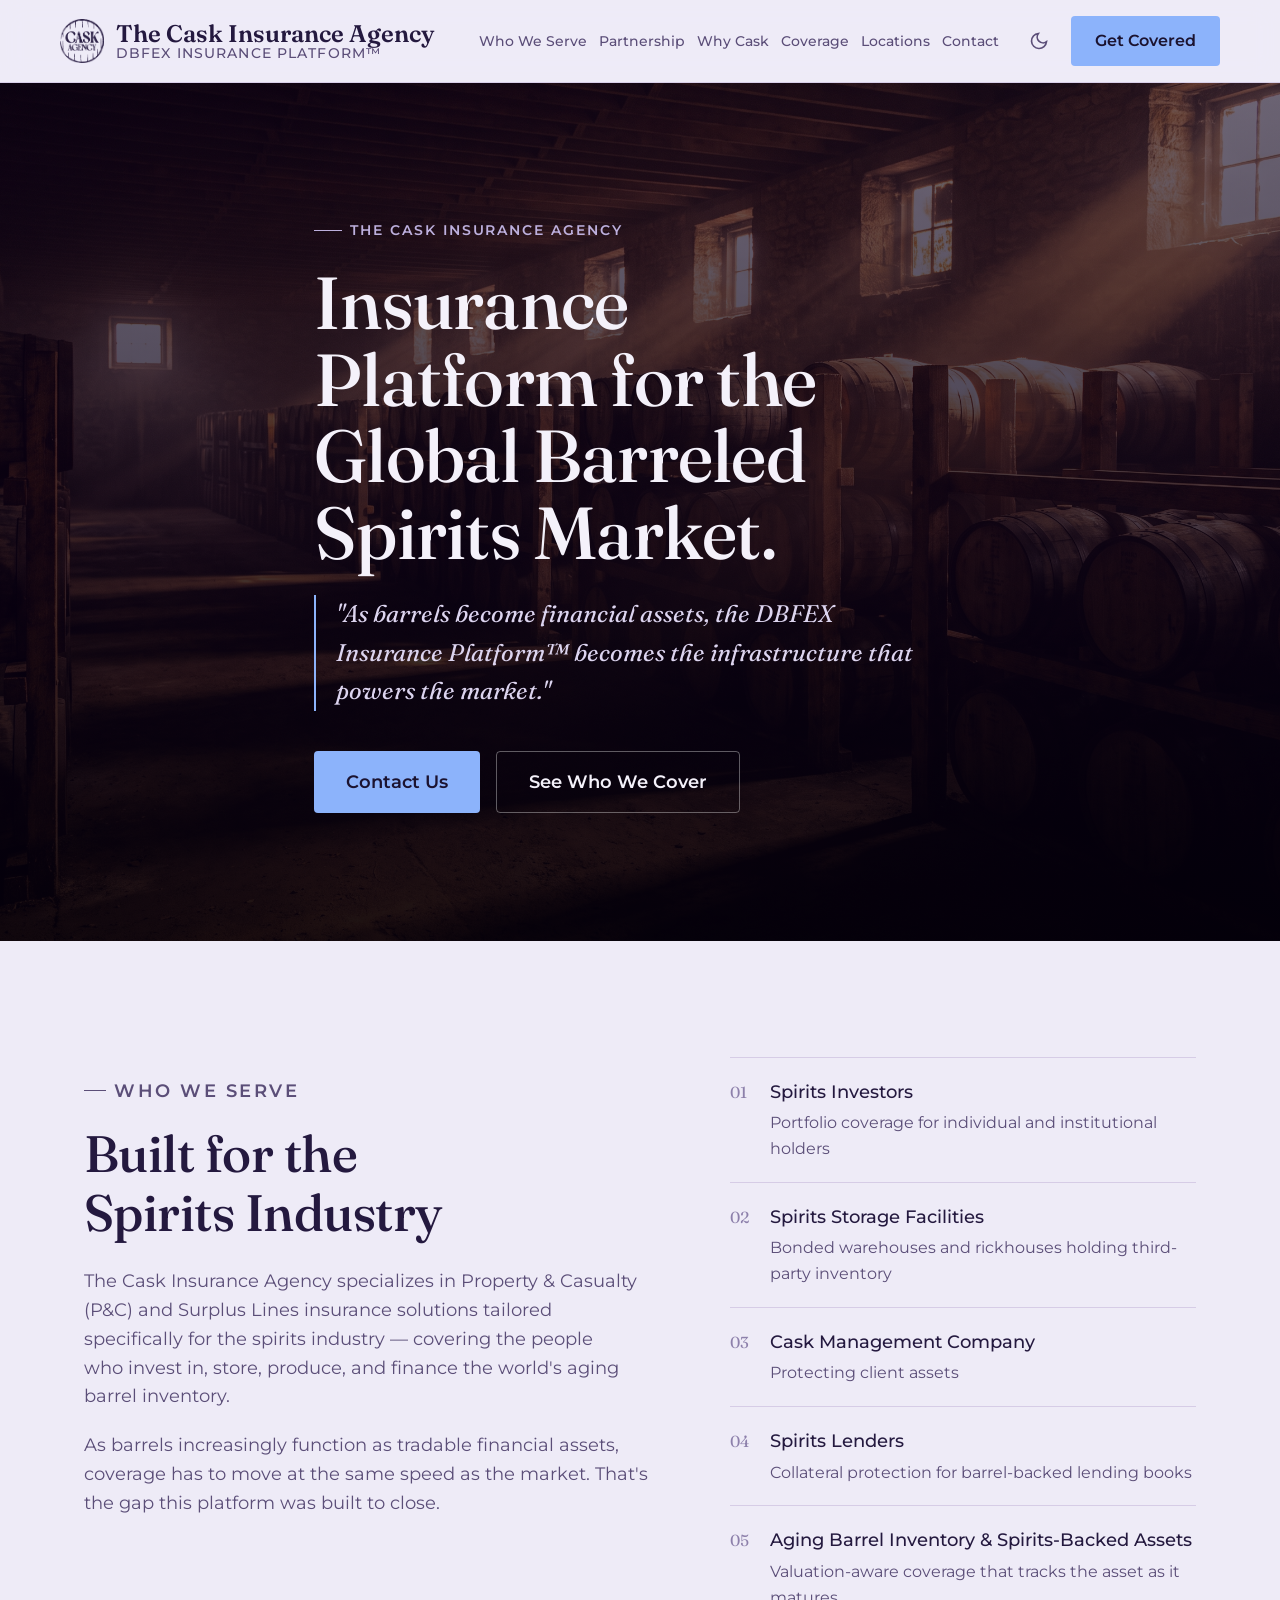
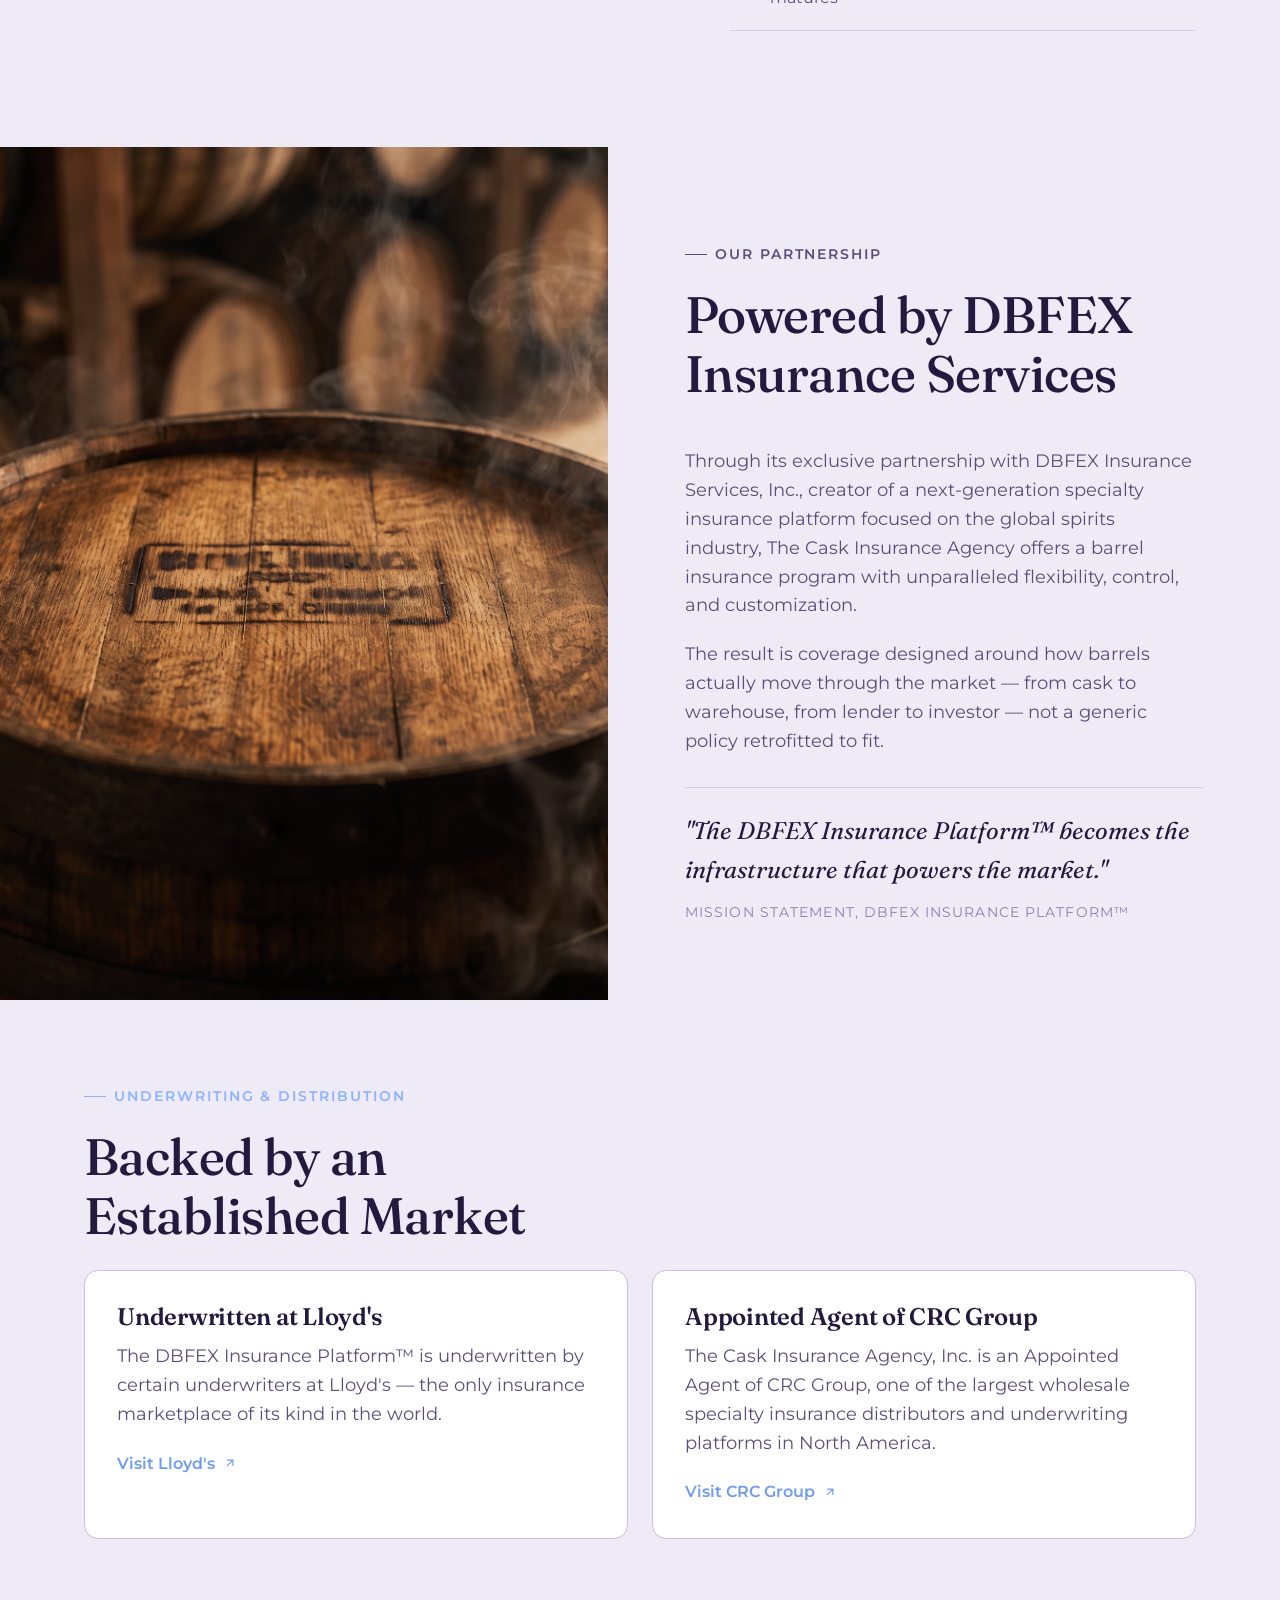
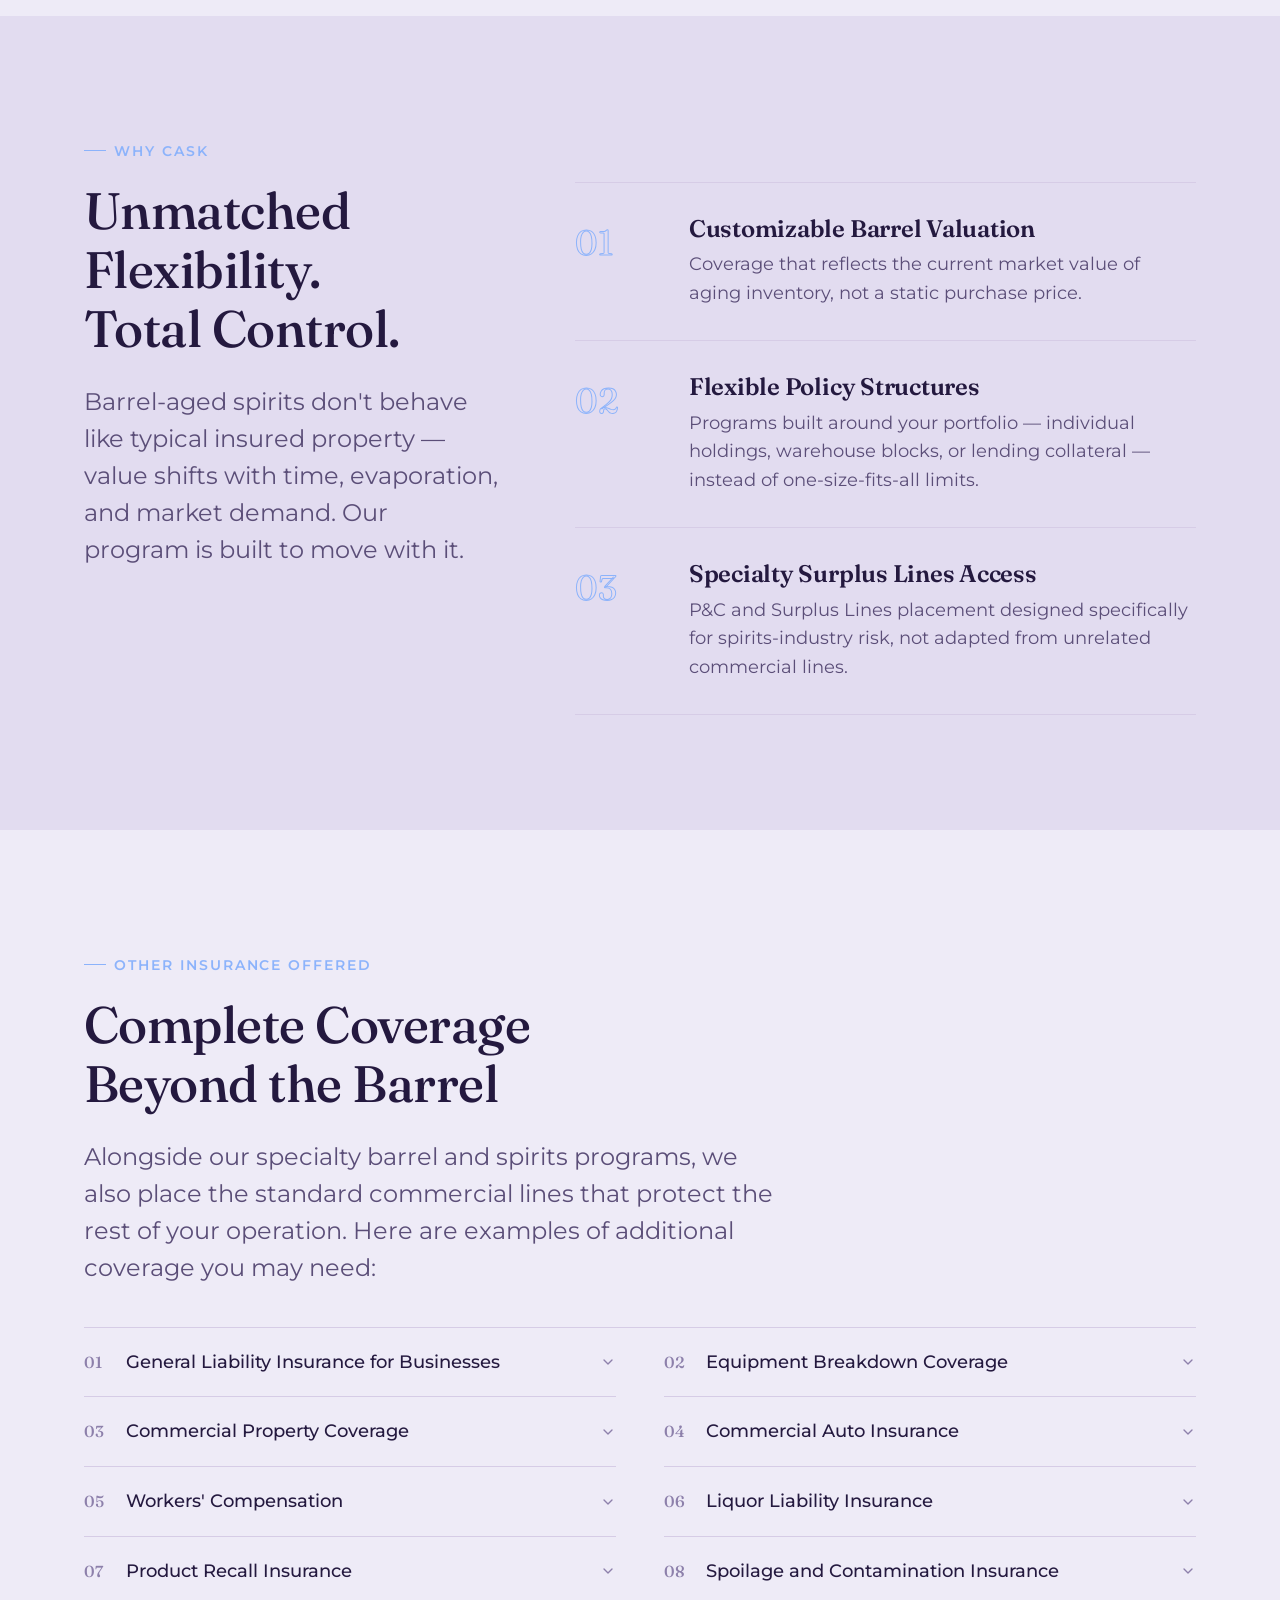
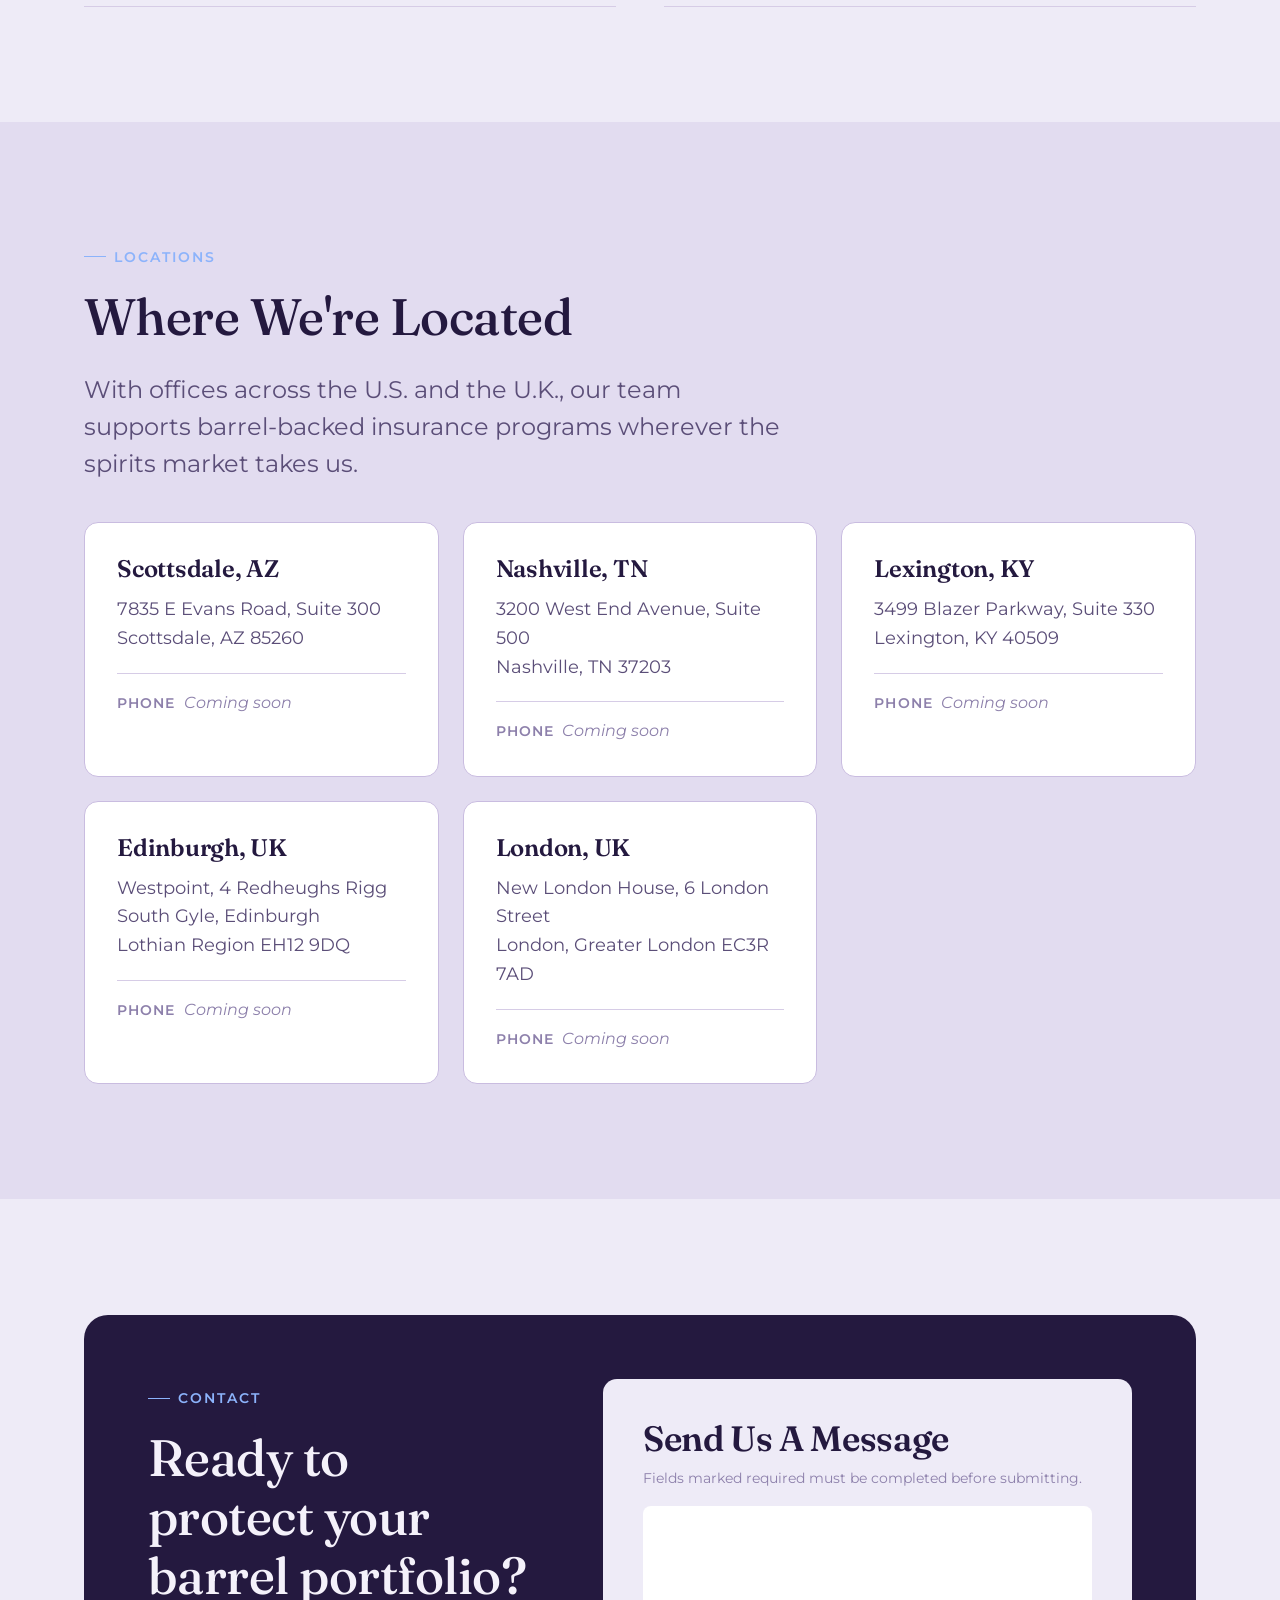
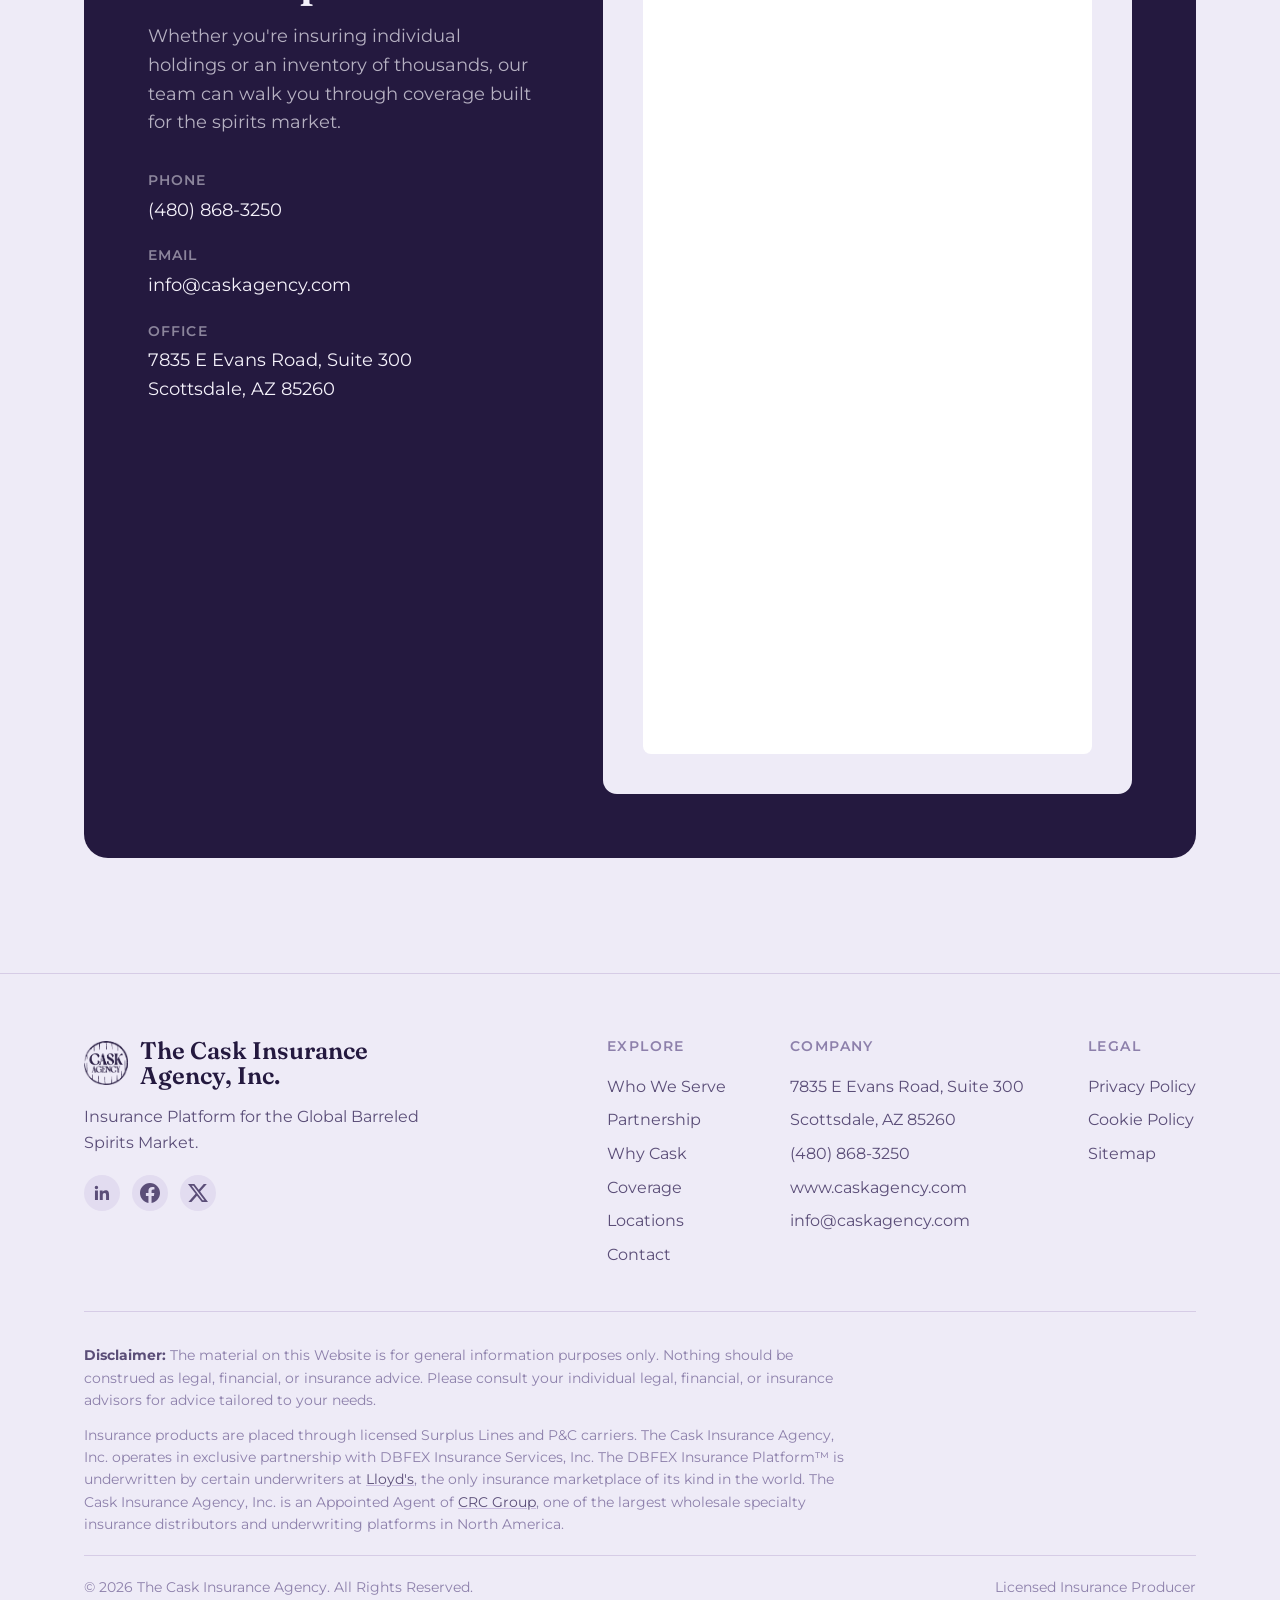
==== index.html @ e5c998e0 "Add expandable descriptions to Complete Coverage Beyond the Barrel section" ====
<!doctype html>
<html lang="en">
<head>
  <meta charset="UTF-8" />
  <meta name="viewport" content="width=device-width, initial-scale=1.0" />
  <title>The Cask Insurance Agency — Insurance Platform for the Global Barreled Spirits Market</title>
  <meta name="description" content="The Cask Insurance Agency provides P&C and Surplus Lines insurance for spirits investors, storage facilities, distilleries, lenders, and barrel-backed financial assets — powered by the DBFEX Insurance Platform." />
  <meta property="og:title" content="The Cask Insurance Agency" />
  <meta property="og:description" content="Insurance Platform for the Global Barreled Spirits Market." />
  <meta property="og:type" content="website" />
  <meta property="og:url" content="https://www.caskagency.com" />

  <link rel="preconnect" href="https://fonts.googleapis.com" />
  <link rel="preconnect" href="https://fonts.gstatic.com" crossorigin />
  <link href="https://fonts.googleapis.com/css2?family=Fraunces:ital,opsz,wght@0,9..144,300..700;1,9..144,400..600&family=Montserrat:wght@400;500;600;700&display=swap" rel="stylesheet" />

  <link rel="stylesheet" href="./base.css" />
  <link rel="stylesheet" href="./style.css" />

  <!-- Favicon: official Cask Agency stamp mark -->
  <link rel="icon" type="image/png" sizes="64x64" href="./assets/favicon-64.png" />
  <link rel="icon" type="image/png" sizes="32x32" href="./assets/favicon-32.png" />
  <link rel="apple-touch-icon" href="./assets/favicon.png" />
</head>
<body>
  <a href="#main" class="skip-link">Skip to content</a>

  <header class="header" data-header>
    <div class="container header__inner">
      <a href="#top" class="brand" aria-label="Cask Agency, home">
        <img src="./assets/logo-dark-purple.png" alt="Cask Agency" class="brand__mark brand__mark--light" width="44" height="44" />
        <img src="./assets/logo-cream.png" alt="Cask Agency" class="brand__mark brand__mark--dark" width="44" height="44" />
        <span class="brand__name">The Cask Insurance Agency<small>DBFEX Insurance Platform&trade;</small></span>
      </a>

      <nav class="nav" aria-label="Primary">
        <ul class="nav__links" role="list">
          <li><a href="#who-we-serve">Who We Serve</a></li>
          <li><a href="#partnership">Partnership</a></li>
          <li><a href="#why-cask">Why Cask</a></li>
          <li><a href="#other-coverage">Coverage</a></li>
          <li><a href="#locations">Locations</a></li>
          <li><a href="#contact">Contact</a></li>
        </ul>
        <div class="nav__actions">
          <button class="theme-toggle" data-theme-toggle aria-label="Switch to light mode">
            <svg width="20" height="20" viewBox="0 0 24 24" fill="none" stroke="currentColor" stroke-width="2"><path d="M21 12.79A9 9 0 1 1 11.21 3 7 7 0 0 0 21 12.79z"/></svg>
          </button>
          <a href="#contact" class="btn btn--primary">Get Covered</a>
          <button class="nav-toggle" data-nav-toggle aria-label="Open menu" aria-expanded="false">
            <svg width="22" height="22" viewBox="0 0 24 24" fill="none" stroke="currentColor" stroke-width="2"><path d="M3 6h18M3 12h18M3 18h18"/></svg>
          </button>
        </div>
      </nav>
    </div>
  </header>

  <main id="main">
    <!-- ============ HERO ============ -->
    <section class="hero" id="top">
      <div class="hero__bg">
        <img src="./assets/hero-warehouse.png" alt="Rows of oak whiskey barrels aging in a warm, sunlit rickhouse warehouse" width="1600" height="900" loading="eager" decoding="async" />
        <div class="hero__scrim"></div>
      </div>
      <div class="container hero__content">
        <p class="hero__eyebrow">The Cask Insurance Agency</p>
        <h1>Insurance Platform for the Global Barreled Spirits Market.</h1>
        <p class="hero__mission">"As barrels become financial assets, the DBFEX Insurance Platform&trade; becomes the infrastructure that powers the market."</p>
        <div class="hero__actions">
          <a href="#contact" class="btn btn--primary btn--lg">Contact Us</a>
          <a href="#who-we-serve" class="btn btn--ghost btn--lg">See Who We Cover</a>
        </div>
      </div>
    </section>

    <!-- ============ WHO WE SERVE ============ -->
    <section class="section" id="who-we-serve">
      <div class="container">
        <div class="serve">
          <div class="serve__copy">
            <p class="eyebrow">Who We Serve</p>
            <h2 class="section__title">Built for the Spirits Industry</h2>
            <p>The Cask Insurance Agency specializes in Property &amp; Casualty (P&amp;C) and Surplus Lines insurance solutions tailored specifically for the spirits industry — covering the people who invest in, store, produce, and finance the world's aging barrel inventory.</p>
            <p>As barrels increasingly function as tradable financial assets, coverage has to move at the same speed as the market. That's the gap this platform was built to close.</p>
          </div>
          <div class="serve__list" role="list">
            <div class="serve__item" role="listitem">
              <span class="serve__index">01</span>
              <span class="serve__label">Spirits Investors<span>Portfolio coverage for individual and institutional holders</span></span>
            </div>
            <div class="serve__item" role="listitem">
              <span class="serve__index">02</span>
              <span class="serve__label">Spirits Storage Facilities<span>Bonded warehouses and rickhouses holding third-party inventory</span></span>
            </div>
            <div class="serve__item" role="listitem">
              <span class="serve__index">03</span>
              <span class="serve__label">Cask Management Company<span>Protecting client assets</span></span>
            </div>
            <div class="serve__item" role="listitem">
              <span class="serve__index">04</span>
              <span class="serve__label">Spirits Lenders<span>Collateral protection for barrel-backed lending books</span></span>
            </div>
            <div class="serve__item" role="listitem">
              <span class="serve__index">05</span>
              <span class="serve__label">Aging Barrel Inventory &amp; Spirits-Backed Assets<span>Valuation-aware coverage that tracks the asset as it matures</span></span>
            </div>
          </div>
        </div>
      </div>
    </section>

    <!-- ============ PARTNERSHIP ============ -->
    <section class="partnership" id="partnership">
      <div class="partnership__media">
        <img src="./assets/barrel-detail.png" alt="Close-up of a branded oak whiskey barrel head with warm light and rising steam" width="1200" height="900" loading="lazy" decoding="async" />
      </div>
      <div class="partnership__text">
        <p class="eyebrow">Our Partnership</p>
        <h2 class="section__title">Powered by DBFEX Insurance Services</h2>
        <p>Through its exclusive partnership with DBFEX Insurance Services, Inc., creator of a next-generation specialty insurance platform focused on the global spirits industry, The Cask Insurance Agency offers a barrel insurance program with unparalleled flexibility, control, and customization.</p>
        <p>The result is coverage designed around how barrels actually move through the market — from cask to warehouse, from lender to investor — not a generic policy retrofitted to fit.</p>
        <blockquote class="partnership__quote">
          "The DBFEX Insurance Platform&trade; becomes the infrastructure that powers the market."
          <cite>Mission Statement, DBFEX Insurance Platform&trade;</cite>
        </blockquote>
      </div>
    </section>

    <!-- ============ UNDERWRITING & DISTRIBUTION ============ -->
    <section class="section section--tight" id="backing">
      <div class="container">
        <p class="eyebrow">Underwriting &amp; Distribution</p>
        <h2 class="section__title">Backed by an Established Market</h2>
        <div class="backing__grid">
          <div class="backing__card">
            <h3>Underwritten at Lloyd's</h3>
            <p>The DBFEX Insurance Platform&trade; is underwritten by certain underwriters at Lloyd's — the only insurance marketplace of its kind in the world.</p>
            <a href="https://www.lloyds.com" target="_blank" rel="noopener" class="backing__link">
              Visit Lloyd's
              <svg width="14" height="14" viewBox="0 0 24 24" fill="none" stroke="currentColor" stroke-width="2" aria-hidden="true"><path d="M7 17L17 7M7 7h10v10"/></svg>
            </a>
          </div>
          <div class="backing__card">
            <h3>Appointed Agent of CRC Group</h3>
            <p>The Cask Insurance Agency, Inc. is an Appointed Agent of CRC Group, one of the largest wholesale specialty insurance distributors and underwriting platforms in North America.</p>
            <a href="https://www.crcgroup.com" target="_blank" rel="noopener" class="backing__link">
              Visit CRC Group
              <svg width="14" height="14" viewBox="0 0 24 24" fill="none" stroke="currentColor" stroke-width="2" aria-hidden="true"><path d="M7 17L17 7M7 7h10v10"/></svg>
            </a>
          </div>
        </div>
      </div>
    </section>

    <!-- ============ WHY CASK ============ -->
    <section class="section section--offset" id="why-cask">
      <div class="container">
        <p class="eyebrow">Why Cask</p>
        <div class="why">
          <div>
            <h2 class="section__title">Unmatched Flexibility.<br />Total Control.</h2>
            <p class="section__lede">Barrel-aged spirits don't behave like typical insured property — value shifts with time, evaporation, and market demand. Our program is built to move with it.</p>
          </div>
          <div class="why__list">
            <div class="why__item">
              <span class="why__num" aria-hidden="true">01</span>
              <div>
                <h3>Customizable Barrel Valuation</h3>
                <p>Coverage that reflects the current market value of aging inventory, not a static purchase price.</p>
              </div>
            </div>
            <div class="why__item">
              <span class="why__num" aria-hidden="true">02</span>
              <div>
                <h3>Flexible Policy Structures</h3>
                <p>Programs built around your portfolio — individual holdings, warehouse blocks, or lending collateral — instead of one-size-fits-all limits.</p>
              </div>
            </div>
            <div class="why__item">
              <span class="why__num" aria-hidden="true">03</span>
              <div>
                <h3>Specialty Surplus Lines Access</h3>
                <p>P&amp;C and Surplus Lines placement designed specifically for spirits-industry risk, not adapted from unrelated commercial lines.</p>
              </div>
            </div>
          </div>
        </div>
      </div>
    </section>

    <!-- ============ OTHER INSURANCE OFFERED ============ -->
    <section class="section" id="other-coverage">
      <div class="container">
        <p class="eyebrow">Other Insurance Offered</p>
        <h2 class="section__title">Complete Coverage Beyond the Barrel</h2>
        <p class="section__lede">Alongside our specialty barrel and spirits programs, we also place the standard commercial lines that protect the rest of your operation. Here are examples of additional coverage you may need:</p>
        <div class="coverage__grid" role="list">
          <details class="coverage__item" role="listitem">
            <summary class="coverage__summary">
              <span class="coverage__index">01</span>
              <span class="coverage__label">General Liability Insurance for Businesses</span>
              <svg class="coverage__chevron" width="16" height="16" viewBox="0 0 24 24" fill="none" stroke="currentColor" stroke-width="2" stroke-linecap="round" stroke-linejoin="round" aria-hidden="true"><path d="M6 9l6 6 6-6"/></svg>
            </summary>
            <p class="coverage__description">General liability insurance is one of the most essential coverages that a business can carry. It protects your company from the financial fallout of common accidents, lawsuits and third-party claims that could otherwise jeopardize your operations.</p>
          </details>
          <details class="coverage__item" role="listitem">
            <summary class="coverage__summary">
              <span class="coverage__index">02</span>
              <span class="coverage__label">Equipment Breakdown Coverage</span>
              <svg class="coverage__chevron" width="16" height="16" viewBox="0 0 24 24" fill="none" stroke="currentColor" stroke-width="2" stroke-linecap="round" stroke-linejoin="round" aria-hidden="true"><path d="M6 9l6 6 6-6"/></svg>
            </summary>
            <p class="coverage__description">Equipment breakdown coverage for business pays to repair or replace vital machinery, computers, and electrical systems damaged by sudden internal failures like power surges or motor burnouts. Standard commercial property insurance excludes these mechanical events, but this coverage adds protection for repair costs, lost income, and spoiled inventory.</p>
          </details>
          <details class="coverage__item" role="listitem">
            <summary class="coverage__summary">
              <span class="coverage__index">03</span>
              <span class="coverage__label">Commercial Property Coverage</span>
              <svg class="coverage__chevron" width="16" height="16" viewBox="0 0 24 24" fill="none" stroke="currentColor" stroke-width="2" stroke-linecap="round" stroke-linejoin="round" aria-hidden="true"><path d="M6 9l6 6 6-6"/></svg>
            </summary>
            <p class="coverage__description">Commercial property insurance protects a business's physical assets—including owned or rented buildings, equipment, inventory, and furniture—from unexpected events like fires, storms, or theft. It often includes business interruption coverage to replace lost income if operations halt due to property damage.</p>
          </details>
          <details class="coverage__item" role="listitem">
            <summary class="coverage__summary">
              <span class="coverage__index">04</span>
              <span class="coverage__label">Commercial Auto Insurance</span>
              <svg class="coverage__chevron" width="16" height="16" viewBox="0 0 24 24" fill="none" stroke="currentColor" stroke-width="2" stroke-linecap="round" stroke-linejoin="round" aria-hidden="true"><path d="M6 9l6 6 6-6"/></svg>
            </summary>
            <p class="coverage__description">Commercial auto insurance protects vehicles owned or used by a business.</p>
          </details>
          <details class="coverage__item" role="listitem">
            <summary class="coverage__summary">
              <span class="coverage__index">05</span>
              <span class="coverage__label">Workers' Compensation</span>
              <svg class="coverage__chevron" width="16" height="16" viewBox="0 0 24 24" fill="none" stroke="currentColor" stroke-width="2" stroke-linecap="round" stroke-linejoin="round" aria-hidden="true"><path d="M6 9l6 6 6-6"/></svg>
            </summary>
            <p class="coverage__description">Workers' compensation insurance is a state-mandated, no-fault system that provides medical benefits and wage replacement to employees who suffer job-related injuries or illnesses.</p>
          </details>
          <details class="coverage__item" role="listitem">
            <summary class="coverage__summary">
              <span class="coverage__index">06</span>
              <span class="coverage__label">Liquor Liability Insurance</span>
              <svg class="coverage__chevron" width="16" height="16" viewBox="0 0 24 24" fill="none" stroke="currentColor" stroke-width="2" stroke-linecap="round" stroke-linejoin="round" aria-hidden="true"><path d="M6 9l6 6 6-6"/></svg>
            </summary>
            <p class="coverage__description">Liquor liability insurance is a specific type of commercial coverage that protects businesses if an intoxicated customer causes bodily injury or property damage after being served alcohol. Standard general liability policies exclude alcohol-related incidents for businesses that profit from drink sales, making standalone policies or specific endorsements vital.</p>
          </details>
          <details class="coverage__item" role="listitem">
            <summary class="coverage__summary">
              <span class="coverage__index">07</span>
              <span class="coverage__label">Product Recall Insurance</span>
              <svg class="coverage__chevron" width="16" height="16" viewBox="0 0 24 24" fill="none" stroke="currentColor" stroke-width="2" stroke-linecap="round" stroke-linejoin="round" aria-hidden="true"><path d="M6 9l6 6 6-6"/></svg>
            </summary>
            <p class="coverage__description">Product recall insurance is a specialized business policy that covers the direct financial costs of removing a defective, contaminated, or dangerous product from the market.</p>
          </details>
          <details class="coverage__item" role="listitem">
            <summary class="coverage__summary">
              <span class="coverage__index">08</span>
              <span class="coverage__label">Spoilage and Contamination Insurance</span>
              <svg class="coverage__chevron" width="16" height="16" viewBox="0 0 24 24" fill="none" stroke="currentColor" stroke-width="2" stroke-linecap="round" stroke-linejoin="round" aria-hidden="true"><path d="M6 9l6 6 6-6"/></svg>
            </summary>
            <p class="coverage__description">Protecting against losses from spoiled or contaminated products is the essential role of spoilage and contamination insurance for distilleries. This type of insurance provides coverage for losses like loss of inventory, loss of income, and additional expenses incurred to replace or repair the affected products.</p>
          </details>
        </div>
      </div>
    </section>

    <!-- ============ LOCATIONS ============ -->
    <section class="section section--offset" id="locations">
      <div class="container">
        <p class="eyebrow">Locations</p>
        <h2 class="section__title">Where We're Located</h2>
        <p class="section__lede">With offices across the U.S. and the U.K., our team supports barrel-backed insurance programs wherever the spirits market takes us.</p>
        <div class="locations__grid" role="list">
          <div class="locations__card" role="listitem">
            <h3>Scottsdale, AZ</h3>
            <address>7835 E Evans Road, Suite 300<br />Scottsdale, AZ 85260</address>
            <div class="locations__phone">
              <span class="locations__phone-label">Phone</span>
              <span class="locations__phone-value" data-phone-placeholder>Coming soon</span>
            </div>
          </div>
          <div class="locations__card" role="listitem">
            <h3>Nashville, TN</h3>
            <address>3200 West End Avenue, Suite 500<br />Nashville, TN 37203</address>
            <div class="locations__phone">
              <span class="locations__phone-label">Phone</span>
              <span class="locations__phone-value" data-phone-placeholder>Coming soon</span>
            </div>
          </div>
          <div class="locations__card" role="listitem">
            <h3>Lexington, KY</h3>
            <address>3499 Blazer Parkway, Suite 330<br />Lexington, KY 40509</address>
            <div class="locations__phone">
              <span class="locations__phone-label">Phone</span>
              <span class="locations__phone-value" data-phone-placeholder>Coming soon</span>
            </div>
          </div>
          <div class="locations__card" role="listitem">
            <h3>Edinburgh, UK</h3>
            <address>Westpoint, 4 Redheughs Rigg<br />South Gyle, Edinburgh<br />Lothian Region EH12 9DQ</address>
            <div class="locations__phone">
              <span class="locations__phone-label">Phone</span>
              <span class="locations__phone-value" data-phone-placeholder>Coming soon</span>
            </div>
          </div>
          <div class="locations__card" role="listitem">
            <h3>London, UK</h3>
            <address>New London House, 6 London Street<br />London, Greater London EC3R 7AD</address>
            <div class="locations__phone">
              <span class="locations__phone-label">Phone</span>
              <span class="locations__phone-value" data-phone-placeholder>Coming soon</span>
            </div>
          </div>
        </div>
      </div>
    </section>

    <!-- ============ CTA / CONTACT ============ -->
    <section class="section" id="contact">
      <div class="container">
        <div class="contact">
          <div class="contact__intro">
            <p class="eyebrow">Contact</p>
            <h2 class="cta__title">Ready to protect your barrel portfolio?</h2>
            <p class="cta__lede">Whether you're insuring individual holdings or an inventory of thousands, our team can walk you through coverage built for the spirits market.</p>
            <ul class="contact__details" role="list">
              <li>
                <span class="contact__label">Phone</span>
                <a href="tel:+14808683250">(480) 868-3250</a>
              </li>
              <li>
                <span class="contact__label">Email</span>
                <a href="mailto:info@caskagency.com">info@caskagency.com</a>
              </li>
              <li>
                <span class="contact__label">Office</span>
                <span>7835 E Evans Road, Suite 300<br />Scottsdale, AZ 85260</span>
              </li>
            </ul>
          </div>

          <div class="contact__form">
            <h3 class="contact__form-title">Send Us A Message</h3>
            <p class="contact__required-note">Fields marked required must be completed before submitting.</p>
            <div class="contact__tally-wrap">
              <iframe
                data-tally-src="https://tally.so/embed/RGQ8vp?alignLeft=1&hideTitle=1&transparentBackground=1&dynamicHeight=1"
                loading="lazy"
                width="100%"
                height="832"
                frameborder="0"
                marginheight="0"
                marginwidth="0"
                title="Cask Agency Contact Form"
              ></iframe>
            </div>
          </div>
        </div>
      </div>
    </section>
  </main>

  <footer class="footer">
    <div class="container">
      <div class="footer__top">
        <div class="footer__brand">
          <a href="#top" class="brand" aria-label="Cask Agency, home">
            <img src="./assets/logo-dark-purple.png" alt="Cask Agency" class="brand__mark brand__mark--light" width="44" height="44" />
            <img src="./assets/logo-cream.png" alt="Cask Agency" class="brand__mark brand__mark--dark" width="44" height="44" />
            <span class="brand__name">The Cask Insurance Agency, Inc.</span>
          </a>
          <p>Insurance Platform for the Global Barreled Spirits Market.</p>
          <div class="footer__social">
            <a href="https://www.linkedin.com/company/the-cask-insurance-agency/" target="_blank" rel="noopener" aria-label="The Cask Insurance Agency on LinkedIn" class="footer__social-link">
              <svg width="20" height="20" viewBox="0 0 24 24" fill="currentColor" aria-hidden="true"><path d="M20.45 20.45h-3.56v-5.57c0-1.33-.02-3.03-1.85-3.03-1.85 0-2.14 1.44-2.14 2.94v5.66H9.35V9h3.41v1.56h.05c.48-.9 1.64-1.85 3.37-1.85 3.6 0 4.27 2.37 4.27 5.45v6.29zM5.34 7.43a2.06 2.06 0 1 1 0-4.13 2.06 2.06 0 0 1 0 4.13zM7.12 20.45H3.56V9h3.56v11.45z"/></svg>
            </a>
            <a href="https://www.facebook.com/CaskAgency" target="_blank" rel="noopener" aria-label="The Cask Insurance Agency on Facebook" class="footer__social-link">
              <svg width="20" height="20" viewBox="0 0 24 24" fill="currentColor" aria-hidden="true"><path d="M24 12.073c0-6.627-5.373-12-12-12s-12 5.373-12 12c0 5.99 4.388 10.954 10.125 11.854v-8.385H7.078v-3.47h3.047V9.43c0-3.007 1.792-4.669 4.533-4.669 1.312 0 2.686.235 2.686.235v2.953H15.83c-1.491 0-1.956.925-1.956 1.874v2.25h3.328l-.532 3.47h-2.796v8.385C19.612 23.027 24 18.062 24 12.073z"/></svg>
            </a>
            <a href="https://x.com/CaskAgency" target="_blank" rel="noopener" aria-label="The Cask Insurance Agency on X" class="footer__social-link">
              <svg width="20" height="20" viewBox="0 0 24 24" fill="currentColor" aria-hidden="true"><path d="M18.901 1.153h3.68l-8.04 9.19L24 22.846h-7.406l-5.8-7.584-6.638 7.584H.474l8.6-9.83L0 1.154h7.594l5.243 6.932ZM17.61 20.644h2.039L6.486 3.24H4.298Z"/></svg>
            </a>
          </div>
        </div>
        <div class="footer__cols">
          <div class="footer__col">
            <h4>Explore</h4>
            <a href="#who-we-serve">Who We Serve</a>
            <a href="#partnership">Partnership</a>
            <a href="#why-cask">Why Cask</a>
            <a href="#other-coverage">Coverage</a>
            <a href="#locations">Locations</a>
            <a href="#contact">Contact</a>
          </div>
          <div class="footer__col">
            <h4>Company</h4>
            <span>7835 E Evans Road, Suite 300</span>
            <span>Scottsdale, AZ 85260</span>
            <a href="tel:+14808683250">(480) 868-3250</a>
            <a href="https://www.caskagency.com">www.caskagency.com</a>
            <a href="mailto:info@caskagency.com">info@caskagency.com</a>
          </div>
          <div class="footer__col">
            <h4>Legal</h4>
            <a href="./privacy-policy.html">Privacy Policy</a>
            <a href="./cookie-policy.html">Cookie Policy</a>
            <a href="./sitemap.html">Sitemap</a>
          </div>
        </div>
      </div>
      <div class="footer__bottom">
        <div class="footer__legal-block">
          <p class="footer__disclaimer"><strong>Disclaimer:</strong> The material on this Website is for general information purposes only. Nothing should be construed as legal, financial, or insurance advice. Please consult your individual legal, financial, or insurance advisors for advice tailored to your needs.</p>
          <p class="footer__legal">Insurance products are placed through licensed Surplus Lines and P&amp;C carriers. The Cask Insurance Agency, Inc. operates in exclusive partnership with DBFEX Insurance Services, Inc. The DBFEX Insurance Platform&trade; is underwritten by certain underwriters at <a href="https://www.lloyds.com" target="_blank" rel="noopener">Lloyd's</a>, the only insurance marketplace of its kind in the world. The Cask Insurance Agency, Inc. is an Appointed Agent of <a href="https://www.crcgroup.com" target="_blank" rel="noopener">CRC Group</a>, one of the largest wholesale specialty insurance distributors and underwriting platforms in North America.</p>
        </div>
        <div class="footer__copyright-row">
          <p>&copy; 2026 The Cask Insurance Agency. All Rights Reserved.</p>
          <p>Licensed Insurance Producer</p>
        </div>
      </div>
    </div>
  </footer>

  <script src="./app.js" defer></script>
  <script>
    var d = document,
      w = "https://tally.so/widgets/embed.js",
      v = function () {
        "undefined" != typeof Tally
          ? Tally.loadEmbeds()
          : d.querySelectorAll("iframe[data-tally-src]:not([src])").forEach(function (e) {
              e.src = e.dataset.tallySrc;
            });
      };
    if ("undefined" != typeof Tally) v();
    else if (d.querySelector('script[src="' + w + '"]') == null) {
      var s = d.createElement("script");
      (s.src = w), (s.onload = v), (s.onerror = v), d.body.appendChild(s);
    }
  </script>
</body>
</html>
---- base.css ----
/* base.css */
*,
*::before,
*::after {
  box-sizing: border-box;
  margin: 0;
  padding: 0;
}

html {
  -moz-text-size-adjust: none;
  -webkit-text-size-adjust: none;
  text-size-adjust: none;
  -webkit-font-smoothing: antialiased;
  -moz-osx-font-smoothing: grayscale;
  text-rendering: optimizeLegibility;
  scroll-behavior: smooth;
  hanging-punctuation: first last;
  scroll-padding-top: var(--space-16);
}

body {
  min-height: 100dvh;
  line-height: 1.6;
  font-family: var(--font-body, sans-serif);
  font-size: var(--text-base);
  color: var(--color-text);
  background-color: var(--color-bg);
}

img,
picture,
video,
canvas,
svg {
  display: block;
  max-width: 100%;
  height: auto;
}
ul[role='list'],
ol[role='list'] {
  list-style: none;
}
input,
button,
textarea,
select {
  font: inherit;
  color: inherit;
}

h1,
h2,
h3,
h4,
h5,
h6 {
  text-wrap: balance;
  line-height: 1.15;
}
p,
li,
figcaption {
  text-wrap: pretty;
  max-width: 72ch;
}

::selection {
  background: oklch(from var(--color-primary) l c h / 0.25);
  color: var(--color-text);
}

:focus-visible {
  outline: 2px solid var(--color-primary);
  outline-offset: 3px;
  border-radius: var(--radius-sm);
}

@media (prefers-reduced-motion: reduce) {
  *,
  *::before,
  *::after {
    animation-duration: 0.01ms !important;
    animation-iteration-count: 1 !important;
    transition-duration: 0.01ms !important;
    scroll-behavior: auto !important;
  }
}

button {
  cursor: pointer;
  background: none;
  border: none;
}
table {
  border-collapse: collapse;
  width: 100%;
}

a,
button,
[role='button'],
[role='link'],
input,
textarea,
select {
  transition:
    color var(--transition-interactive),
    background var(--transition-interactive),
    border-color var(--transition-interactive),
    box-shadow var(--transition-interactive);
}

.sr-only {
  position: absolute;
  width: 1px;
  height: 1px;
  padding: 0;
  margin: -1px;
  overflow: hidden;
  clip: rect(0, 0, 0, 0);
  white-space: nowrap;
  border-width: 0;
}
---- style.css ----
/* ==========================================================================
   The Cask Insurance Agency — Design Tokens & Styles
   ========================================================================== */

:root,
[data-theme='light'] {
  /* Surfaces — cream & lavender, per Cask Agency brand guide */
  --color-bg: #eeebf7;
  --color-surface: #e9e5f3;
  --color-surface-2: #ffffff;
  --color-surface-offset: #e2dcf0;
  --color-surface-offset-2: #d6cce6;
  --color-surface-dynamic: #c9bce0;
  --color-divider: #d6cce6;
  --color-border: #c9bce0;

  /* Text — dark purple */
  --color-text: #24193f;
  --color-text-muted: #5b4e78;
  --color-text-faint: #8d80ab;
  --color-text-inverse: #f4f1fa;

  /* Primary accent — sky blue (buttons pair with dark-purple text) */
  --color-primary: #8cb3fb;
  --color-primary-hover: #a6c5fc;
  --color-primary-active: #6f9ceb;
  --color-primary-highlight: #dce7fd;
  --color-on-primary: #1b1330;

  /* Secondary accent — light purple, for decorative use */
  --color-secondary: #bdb0de;

  /* Radius */
  --radius-sm: 0.25rem;
  --radius-md: 0.5rem;
  --radius-lg: 0.875rem;
  --radius-xl: 1.5rem;
  --radius-full: 9999px;

  /* Transitions */
  --transition-interactive: 180ms cubic-bezier(0.16, 1, 0.3, 1);

  /* Shadows — tone-matched to warm surfaces */
  --shadow-sm: 0 1px 2px oklch(0.2 0.03 50 / 0.08);
  --shadow-md: 0 6px 16px oklch(0.2 0.03 50 / 0.1);
  --shadow-lg: 0 20px 44px oklch(0.2 0.03 50 / 0.16);

  /* Content widths */
  --content-narrow: 640px;
  --content-default: 960px;
  --content-wide: 1240px;
  --content-full: 100%;

  /* Fisterra (headline) is a licensed display serif from TipoType — Fraunces
     is used here as a free stand-in with a similar informal, humanist serif
     character. Swap in @font-face rules for Fisterra if a license is available. */
  --font-display: 'Fraunces', 'Iowan Old Style', 'Georgia', serif;
  --font-body: 'Montserrat', 'Inter', 'Helvetica Neue', sans-serif;
}

[data-theme='dark'] {
  --color-bg: #1b1330;
  --color-surface: #24193f;
  --color-surface-2: #2c2049;
  --color-surface-offset: #2f2350;
  --color-surface-offset-2: #392c5c;
  --color-surface-dynamic: #443768;
  --color-divider: #392c5c;
  --color-border: #443768;

  --color-text: #e9e5f3;
  --color-text-muted: #bdb0de;
  --color-text-faint: #8a7dae;
  --color-text-inverse: #1b1330;

  --color-primary: #8cb3fb;
  --color-primary-hover: #a6c5fc;
  --color-primary-active: #6f9ceb;
  --color-primary-highlight: #33406b;
  --color-on-primary: #1b1330;

  --color-secondary: #bdb0de;

  --shadow-sm: 0 1px 2px oklch(0 0 0 / 0.35);
  --shadow-md: 0 6px 20px oklch(0 0 0 / 0.4);
  --shadow-lg: 0 24px 48px oklch(0 0 0 / 0.5);
}

/* ==========================================================================
   Type Scale
   ========================================================================== */
:root {
  --text-xs: clamp(0.75rem, 0.7rem + 0.25vw, 0.875rem);
  --text-sm: clamp(0.875rem, 0.8rem + 0.35vw, 1rem);
  --text-base: clamp(1rem, 0.95rem + 0.25vw, 1.125rem);
  --text-lg: clamp(1.125rem, 1rem + 0.75vw, 1.5rem);
  --text-xl: clamp(1.5rem, 1.2rem + 1.25vw, 2.25rem);
  --text-2xl: clamp(2rem, 1.2rem + 2.5vw, 3.25rem);
  --text-3xl: clamp(2.5rem, 1rem + 4vw, 4.75rem);
  --text-hero: clamp(2.5rem, 1rem + 4.5vw, 5rem);

  --space-1: 0.25rem;
  --space-2: 0.5rem;
  --space-3: 0.75rem;
  --space-4: 1rem;
  --space-5: 1.25rem;
  --space-6: 1.5rem;
  --space-8: 2rem;
  --space-10: 2.5rem;
  --space-12: 3rem;
  --space-16: 4rem;
  --space-20: 5rem;
  --space-24: 6rem;
  --space-32: 8rem;
}

/* ==========================================================================
   Base Layout
   ========================================================================== */
body {
  font-family: var(--font-body);
  overflow-x: hidden;
}

.container {
  width: 100%;
  max-width: var(--content-wide);
  margin-inline: auto;
  padding-inline: clamp(var(--space-5), 5vw, var(--space-16));
}

.container--narrow {
  max-width: var(--content-default);
}

section {
  position: relative;
}

h1,
h2,
h3 {
  font-family: var(--font-display);
  font-weight: 600;
  letter-spacing: -0.01em;
}

a {
  color: inherit;
  text-decoration: none;
}

/* ==========================================================================
   Skip Link
   ========================================================================== */
.skip-link {
  position: absolute;
  left: -9999px;
  top: 0;
  z-index: 100;
  background: var(--color-primary);
  color: var(--color-on-primary);
  padding: var(--space-3) var(--space-5);
  border-radius: var(--radius-sm);
}
.skip-link:focus {
  left: var(--space-4);
  top: var(--space-4);
}

/* ==========================================================================
   Header
   ========================================================================== */
.header {
  position: sticky;
  top: 0;
  z-index: 50;
  background: oklch(from var(--color-bg) l c h / 0.88);
  backdrop-filter: blur(14px);
  border-bottom: 1px solid oklch(from var(--color-border) l c h / 0.6);
  transition:
    transform 0.3s cubic-bezier(0.16, 1, 0.3, 1),
    box-shadow 0.3s cubic-bezier(0.16, 1, 0.3, 1);
}
.header--hidden {
  transform: translateY(-100%);
}
.header--scrolled {
  box-shadow: var(--shadow-sm);
}

.header .container {
  padding-inline: clamp(var(--space-5), 4vw, var(--space-10));
}

.header__inner {
  display: flex;
  align-items: center;
  justify-content: space-between;
  padding-block: var(--space-4);
  gap: var(--space-5);
}

.brand {
  display: flex;
  align-items: center;
  gap: var(--space-3);
  font-family: var(--font-display);
  font-size: var(--text-lg);
  font-weight: 600;
  color: var(--color-text);
  flex-shrink: 0;
}
.brand__mark {
  width: 44px;
  height: 44px;
  flex-shrink: 0;
  object-fit: contain;
}
.brand__mark--dark {
  display: none;
}
[data-theme='dark'] .brand__mark--light {
  display: none;
}
[data-theme='dark'] .brand__mark--dark {
  display: block;
}
.brand__name {
  line-height: 1.05;
}
.brand__name small {
  display: block;
  font-family: var(--font-body);
  font-size: var(--text-xs);
  font-weight: 500;
  letter-spacing: 0.08em;
  text-transform: uppercase;
  color: var(--color-text-muted);
}

.nav {
  display: flex;
  align-items: center;
  gap: var(--space-5);
  min-width: 0;
}
.nav__links {
  display: flex;
  gap: var(--space-3);
  min-width: 0;
}
.nav__links a {
  font-size: var(--text-xs);
  color: var(--color-text-muted);
  font-weight: 500;
  padding-block: var(--space-2);
  position: relative;
  white-space: nowrap;
}
.nav__links a:hover {
  color: var(--color-text);
}
.nav__links a::after {
  content: '';
  position: absolute;
  left: 0;
  bottom: -2px;
  width: 0;
  height: 1px;
  background: var(--color-primary);
  transition: width var(--transition-interactive);
}
.nav__links a:hover::after {
  width: 100%;
}

.nav__actions {
  display: flex;
  align-items: center;
  gap: var(--space-3);
}

.theme-toggle {
  display: flex;
  align-items: center;
  justify-content: center;
  width: 40px;
  height: 40px;
  border-radius: var(--radius-full);
  color: var(--color-text-muted);
}
.theme-toggle:hover {
  color: var(--color-text);
  background: var(--color-surface-offset);
}

.nav-toggle {
  display: none;
  width: 44px;
  height: 44px;
  align-items: center;
  justify-content: center;
  color: var(--color-text);
}

/* ==========================================================================
   Buttons
   ========================================================================== */
.btn {
  display: inline-flex;
  align-items: center;
  justify-content: center;
  gap: var(--space-2);
  font-size: var(--text-sm);
  font-weight: 600;
  padding: var(--space-3) var(--space-6);
  border-radius: var(--radius-sm);
  white-space: nowrap;
  min-height: 44px;
}
.btn--primary {
  background: var(--color-primary);
  color: var(--color-on-primary);
}
.btn--primary:hover {
  background: var(--color-primary-hover);
}
.btn--primary:active {
  background: var(--color-primary-active);
}
.btn--ghost {
  background: transparent;
  color: var(--color-text);
  border: 1px solid var(--color-border);
}
.btn--ghost:hover {
  border-color: var(--color-primary);
  color: var(--color-text);
  background: var(--color-primary-highlight);
}
.btn--lg {
  padding: var(--space-4) var(--space-8);
  font-size: var(--text-base);
}

/* ==========================================================================
   Hero
   ========================================================================== */
.hero {
  position: relative;
  min-height: 88vh;
  display: flex;
  align-items: center;
  overflow: hidden;
  color: var(--color-text-inverse);
}
.hero__bg {
  position: absolute;
  inset: 0;
  z-index: 0;
}
.hero__bg img {
  width: 100%;
  height: 100%;
  object-fit: cover;
  object-position: center 40%;
}
.hero__scrim {
  position: absolute;
  inset: 0;
  background: linear-gradient(
    180deg,
    oklch(0.14 0.06 305 / 0.6) 0%,
    oklch(0.11 0.06 305 / 0.76) 55%,
    oklch(0.08 0.05 305 / 0.9) 100%
  );
}
.hero__content {
  position: relative;
  z-index: 1;
  max-width: 780px;
  padding-block: clamp(var(--space-20), 12vw, var(--space-32));
}
.hero__eyebrow {
  display: inline-flex;
  align-items: center;
  gap: var(--space-2);
  font-size: var(--text-xs);
  font-weight: 600;
  letter-spacing: 0.14em;
  text-transform: uppercase;
  color: var(--color-secondary);
  margin-bottom: var(--space-6);
}
.hero__eyebrow::before {
  content: '';
  width: 28px;
  height: 1px;
  background: currentColor;
}
.hero h1 {
  font-size: var(--text-hero);
  font-weight: 500;
  line-height: 1.04;
  margin-bottom: var(--space-6);
  color: #f4f1fa;
}
.hero__mission {
  font-family: var(--font-display);
  font-style: italic;
  font-size: var(--text-lg);
  font-weight: 400;
  color: #dcd4ef;
  max-width: 620px;
  margin-bottom: var(--space-10);
  padding-left: var(--space-5);
  border-left: 2px solid var(--color-primary);
}
.hero__actions {
  display: flex;
  gap: var(--space-4);
  flex-wrap: wrap;
}
.hero .btn--ghost {
  border-color: oklch(1 0 0 / 0.35);
  color: #f4f1fa;
}
.hero .btn--ghost:hover {
  border-color: var(--color-primary);
  color: var(--color-primary);
  background: transparent;
}

/* ==========================================================================
   Section Scaffolding
   ========================================================================== */
.section {
  padding-block: clamp(var(--space-16), 9vw, var(--space-32));
}
.section--tight {
  padding-block: clamp(var(--space-12), 6vw, var(--space-20));
}
.section--offset {
  background: var(--color-surface-offset);
}

.eyebrow {
  display: inline-flex;
  align-items: center;
  gap: var(--space-2);
  font-size: var(--text-xs);
  font-weight: 600;
  letter-spacing: 0.14em;
  text-transform: uppercase;
  color: var(--color-primary);
  margin-bottom: var(--space-5);
}
.eyebrow::before {
  content: '';
  width: 22px;
  height: 1px;
  background: currentColor;
}

.section__title {
  font-size: var(--text-2xl);
  font-weight: 500;
  color: var(--color-text);
  margin-bottom: var(--space-6);
  max-width: 16ch;
}

.section__lede {
  font-size: var(--text-lg);
  color: var(--color-text-muted);
  max-width: 44ch;
  line-height: 1.55;
}

/* ==========================================================================
   Who We Serve — asymmetric two column
   ========================================================================== */
.serve {
  display: grid;
  grid-template-columns: 1.1fr 0.9fr;
  gap: clamp(var(--space-10), 6vw, var(--space-20));
  align-items: start;
}
.serve__copy p {
  font-size: var(--text-base);
  color: var(--color-text-muted);
  margin-top: var(--space-5);
  max-width: 52ch;
}
.serve__list {
  border-top: 1px solid var(--color-divider);
}
.serve__item {
  display: flex;
  align-items: baseline;
  gap: var(--space-5);
  padding-block: var(--space-5);
  border-bottom: 1px solid var(--color-divider);
}
.serve__index {
  font-family: var(--font-display);
  font-size: var(--text-sm);
  color: var(--color-text-faint);
  flex-shrink: 0;
  width: 2ch;
}
.serve__label {
  font-size: var(--text-base);
  font-weight: 500;
  color: var(--color-text);
}
.serve__label span {
  display: block;
  font-family: var(--font-body);
  font-weight: 400;
  font-size: var(--text-sm);
  color: var(--color-text-muted);
  margin-top: var(--space-1);
}

/* ==========================================================================
   Partnership — full-bleed image + inset text
   ========================================================================== */
.partnership {
  display: grid;
  grid-template-columns: 0.95fr 1.05fr;
  gap: 0;
  align-items: stretch;
}
.partnership__media {
  position: relative;
  min-height: 480px;
  overflow: hidden;
}
.partnership__media img {
  width: 100%;
  height: 100%;
  object-fit: cover;
  position: absolute;
  inset: 0;
}
.partnership__text {
  display: flex;
  flex-direction: column;
  justify-content: center;
  padding: clamp(var(--space-10), 6vw, var(--space-20));
}
.partnership__text p {
  color: var(--color-text-muted);
  margin-top: var(--space-5);
  max-width: 50ch;
}
.partnership__quote {
  margin-top: var(--space-8);
  padding-top: var(--space-6);
  border-top: 1px solid var(--color-divider);
  font-family: var(--font-display);
  font-style: italic;
  font-size: var(--text-lg);
  color: var(--color-text);
}
.partnership__quote cite {
  display: block;
  margin-top: var(--space-3);
  font-family: var(--font-body);
  font-style: normal;
  font-size: var(--text-xs);
  letter-spacing: 0.08em;
  text-transform: uppercase;
  color: var(--color-text-faint);
}

/* ==========================================================================
   Other Insurance Offered — two-column numbered grid
   ========================================================================== */
.coverage__grid {
  display: grid;
  grid-template-columns: 1fr 1fr;
  gap: 0 var(--space-12);
  margin-top: var(--space-10);
  border-top: 1px solid var(--color-divider);
}
.coverage__item {
  border-bottom: 1px solid var(--color-divider);
}
.coverage__item > summary.coverage__summary {
  list-style: none;
}
.coverage__item > summary.coverage__summary::-webkit-details-marker {
  display: none;
}
.coverage__summary {
  display: flex;
  align-items: baseline;
  gap: var(--space-5);
  padding-block: var(--space-5);
  font-size: var(--text-base);
  font-weight: 500;
  color: var(--color-text);
  cursor: pointer;
}
.coverage__summary:hover .coverage__label {
  color: var(--color-primary);
}
.coverage__summary:focus-visible {
  outline: 2px solid var(--color-primary);
  outline-offset: 2px;
}
.coverage__label {
  flex: 1;
  transition: color 0.15s ease;
}
.coverage__index {
  font-family: var(--font-display);
  font-size: var(--text-sm);
  color: var(--color-text-faint);
  flex-shrink: 0;
  width: 2ch;
}
.coverage__chevron {
  flex-shrink: 0;
  align-self: center;
  color: var(--color-text-faint);
  transition: transform 0.2s ease;
}
.coverage__item[open] .coverage__chevron {
  transform: rotate(180deg);
}
.coverage__description {
  margin: 0 0 var(--space-5);
  padding-left: calc(2ch + var(--space-5));
  font-size: var(--text-sm);
  color: var(--color-text-muted);
  line-height: 1.6;
  max-width: 60ch;
}

/* ==========================================================================
   Locations — address cards with phone header
   ========================================================================== */
.locations__grid {
  display: grid;
  grid-template-columns: repeat(3, 1fr);
  gap: var(--space-6);
  margin-top: var(--space-10);
}
.locations__card {
  padding: clamp(var(--space-6), 4vw, var(--space-8));
  border: 1px solid var(--color-border);
  border-radius: var(--radius-lg);
  background: var(--color-surface-2);
}
.locations__card h3 {
  font-size: var(--text-lg);
  font-weight: 600;
  color: var(--color-text);
  margin-bottom: var(--space-3);
}
.locations__card address {
  font-style: normal;
  color: var(--color-text-muted);
  line-height: 1.6;
  margin-bottom: var(--space-5);
}
.locations__phone {
  display: flex;
  align-items: baseline;
  gap: var(--space-2);
  padding-top: var(--space-4);
  border-top: 1px solid var(--color-divider);
}
.locations__phone-label {
  font-size: var(--text-xs);
  font-weight: 600;
  letter-spacing: 0.08em;
  text-transform: uppercase;
  color: var(--color-text-faint);
}
.locations__phone-value {
  font-size: var(--text-sm);
  color: var(--color-text-faint);
  font-style: italic;
}
.locations__phone-value a {
  font-style: normal;
  color: var(--color-primary-active);
  font-weight: 500;
}
[data-theme='dark'] .locations__phone-value a {
  color: var(--color-primary);
}

/* ==========================================================================
   Underwriting & Distribution — trust cards
   ========================================================================== */
.backing__grid {
  display: grid;
  grid-template-columns: 1fr 1fr;
  gap: var(--space-6);
}
.backing__card {
  padding: clamp(var(--space-6), 4vw, var(--space-8));
  border: 1px solid var(--color-border);
  border-radius: var(--radius-lg);
  background: var(--color-surface-2);
}
.backing__card h3 {
  font-size: var(--text-lg);
  font-weight: 600;
  color: var(--color-text);
  margin-bottom: var(--space-3);
}
.backing__card p {
  font-size: var(--text-base);
  color: var(--color-text-muted);
  margin-bottom: var(--space-5);
  max-width: 46ch;
}
.backing__link {
  display: inline-flex;
  align-items: center;
  gap: var(--space-2);
  font-size: var(--text-sm);
  font-weight: 600;
  color: var(--color-primary-active);
}
[data-theme='dark'] .backing__link {
  color: var(--color-primary);
}
.backing__link:hover {
  text-decoration: underline;
}
.backing__link svg {
  transition: transform var(--transition-interactive);
}
.backing__link:hover svg {
  transform: translate(2px, -2px);
}

/* ==========================================================================
   Why Cask — staggered feature list (no icon-circle grid)
   ========================================================================== */
.why {
  display: grid;
  grid-template-columns: 0.8fr 1.2fr;
  gap: clamp(var(--space-10), 6vw, var(--space-20));
}
.why__list {
  display: flex;
  flex-direction: column;
}
.why__item {
  padding-block: var(--space-8);
  border-bottom: 1px solid var(--color-divider);
  display: grid;
  grid-template-columns: 90px 1fr;
  gap: var(--space-6);
}
.why__item:first-child {
  border-top: 1px solid var(--color-divider);
}
.why__num {
  font-family: var(--font-display);
  font-size: var(--text-xl);
  font-weight: 400;
  color: var(--color-primary-highlight);
  -webkit-text-stroke: 1px var(--color-primary);
  color: transparent;
}
.why__item h3 {
  font-size: var(--text-lg);
  font-weight: 600;
  margin-bottom: var(--space-2);
  color: var(--color-text);
}
.why__item p {
  font-size: var(--text-base);
  color: var(--color-text-muted);
  max-width: 48ch;
}

/* ==========================================================================
   Contact — intro + "Send Us A Message" form
   ========================================================================== */
.contact {
  background: var(--color-text);
  color: var(--color-text-inverse);
  border-radius: var(--radius-xl);
  padding: clamp(var(--space-8), 6vw, var(--space-16));
  display: grid;
  grid-template-columns: 0.85fr 1.15fr;
  gap: clamp(var(--space-10), 5vw, var(--space-16));
  align-items: start;
}
[data-theme='dark'] .contact {
  background: var(--color-surface-offset-2);
}
.cta__title {
  font-size: var(--text-2xl);
  font-weight: 500;
  color: var(--color-text-inverse);
  margin-bottom: var(--space-4);
}
[data-theme='dark'] .cta__title,
[data-theme='dark'] .cta__lede {
  color: var(--color-text);
}
.cta__lede {
  font-size: var(--text-base);
  color: oklch(from var(--color-text-inverse) l c h / 0.7);
  max-width: 42ch;
}

.contact__details {
  list-style: none;
  margin-top: var(--space-8);
  padding: 0;
  display: flex;
  flex-direction: column;
  gap: var(--space-5);
}
.contact__details li {
  display: flex;
  flex-direction: column;
  gap: var(--space-1);
}
.contact__label {
  font-size: var(--text-xs);
  font-weight: 600;
  letter-spacing: 0.08em;
  text-transform: uppercase;
  color: oklch(from var(--color-text-inverse) l c h / 0.5);
}
[data-theme='dark'] .contact__label {
  color: var(--color-text-faint);
}
.contact__details a,
.contact__details span:not(.contact__label) {
  color: var(--color-text-inverse);
  font-size: var(--text-base);
}
[data-theme='dark'] .contact__details a,
[data-theme='dark'] .contact__details span:not(.contact__label) {
  color: var(--color-text);
}
.contact__details a:hover {
  color: var(--color-primary);
}

.contact__form {
  background: var(--color-bg);
  border-radius: var(--radius-lg);
  padding: clamp(var(--space-6), 4vw, var(--space-10));
  display: flex;
  flex-direction: column;
  gap: var(--space-4);
}
[data-theme='dark'] .contact__form {
  background: var(--color-surface);
}
.contact__form-title {
  font-family: var(--font-display);
  font-size: var(--text-xl);
  color: var(--color-text);
}
.contact__required-note {
  font-size: var(--text-xs);
  color: var(--color-text-faint);
  margin-top: calc(var(--space-2) * -1);
}
.contact__tally-wrap {
  background: var(--color-surface-2);
  border-radius: var(--radius-md);
  overflow: hidden;
  padding: var(--space-2);
}
.contact__tally-wrap iframe {
  display: block;
  width: 100%;
  border: none;
}

/* ==========================================================================
   Footer
   ========================================================================== */
.footer {
  border-top: 1px solid var(--color-divider);
  padding-block: var(--space-16);
}
.footer__top {
  display: flex;
  justify-content: space-between;
  gap: var(--space-10);
  flex-wrap: wrap;
  padding-bottom: var(--space-10);
  border-bottom: 1px solid var(--color-divider);
}
.footer__brand {
  max-width: 340px;
}
.footer__brand .brand {
  margin-bottom: var(--space-4);
}
.footer__brand p {
  color: var(--color-text-muted);
  font-size: var(--text-sm);
}
.footer__social {
  display: flex;
  gap: var(--space-3);
  margin-top: var(--space-5);
}
.footer__social-link {
  display: inline-flex;
  align-items: center;
  justify-content: center;
  width: 36px;
  height: 36px;
  border-radius: var(--radius-full);
  background: var(--color-surface-offset);
  color: var(--color-text-muted);
}
.footer__social-link:hover {
  background: var(--color-primary);
  color: var(--color-on-primary);
}
.footer__cols {
  display: flex;
  gap: var(--space-16);
}
.footer__col h4 {
  font-size: var(--text-xs);
  font-weight: 600;
  letter-spacing: 0.1em;
  text-transform: uppercase;
  color: var(--color-text-faint);
  margin-bottom: var(--space-4);
}
.footer__col a,
.footer__col span {
  display: block;
  font-size: var(--text-sm);
  color: var(--color-text-muted);
  padding-block: var(--space-1);
}
.footer__col a:hover {
  color: var(--color-primary);
}
.footer__bottom {
  display: flex;
  flex-direction: column;
  gap: var(--space-5);
  padding-top: var(--space-8);
  font-size: var(--text-xs);
  color: var(--color-text-faint);
}
.footer__legal-block {
  display: flex;
  flex-direction: column;
  gap: var(--space-3);
}
.footer__disclaimer {
  max-width: 760px;
  line-height: 1.6;
}
.footer__disclaimer strong {
  color: var(--color-text-muted);
}
.footer__legal {
  max-width: 760px;
  line-height: 1.6;
}
.footer__legal a {
  color: var(--color-text-muted);
  text-decoration: underline;
  text-decoration-color: var(--color-border);
}
.footer__legal a:hover {
  color: var(--color-primary);
  text-decoration-color: currentColor;
}
.footer__copyright-row {
  display: flex;
  justify-content: space-between;
  gap: var(--space-6);
  flex-wrap: wrap;
  padding-top: var(--space-5);
  border-top: 1px solid var(--color-divider);
}

/* ==========================================================================
   Responsive
   ========================================================================== */
@media (max-width: 1220px) {
  .nav__links {
    display: none;
  }
  .nav__links--open {
    display: flex !important;
    position: absolute;
    top: 100%;
    left: 0;
    right: 0;
    flex-direction: column;
    gap: var(--space-1);
    background: var(--color-surface);
    border-bottom: 1px solid var(--color-border);
    padding: var(--space-4) clamp(var(--space-5), 5vw, var(--space-16));
    box-shadow: var(--shadow-md);
  }
  .nav__links--open a {
    padding-block: var(--space-3);
  }
  .nav-toggle {
    display: flex;
  }
}

@media (max-width: 900px) {
  .serve,
  .partnership,
  .why {
    grid-template-columns: 1fr;
  }
  .partnership__media {
    min-height: 320px;
    order: -1;
  }
  .backing__grid {
    grid-template-columns: 1fr;
  }
  .coverage__grid {
    grid-template-columns: 1fr;
  }
  .locations__grid {
    grid-template-columns: 1fr 1fr;
  }
  .contact {
    grid-template-columns: 1fr;
    text-align: left;
  }
  .footer__top {
    flex-direction: column;
  }
  .footer__cols {
    gap: var(--space-10);
  }
}

@media (max-width: 560px) {
  .hero__mission {
    font-size: var(--text-base);
  }
  .hero__actions {
    flex-direction: column;
    align-items: stretch;
  }
  .footer__cols {
    flex-wrap: wrap;
    gap: var(--space-8);
  }
  .locations__grid {
    grid-template-columns: 1fr;
  }
}

/* ==========================================================================
   Legal Pages (Privacy Policy, Cookie Policy, Sitemap)
   ========================================================================== */
.legal {
  padding-block: var(--space-20) var(--space-16);
}
.legal__header {
  max-width: var(--content-narrow);
  margin-bottom: var(--space-10);
}
.legal__updated {
  color: var(--color-text-faint);
  font-size: var(--text-sm);
  margin-top: var(--space-2);
}
.legal__body {
  max-width: var(--content-narrow);
  display: flex;
  flex-direction: column;
  gap: var(--space-8);
}
.legal__body h2 {
  font-size: var(--text-lg);
  margin-bottom: var(--space-3);
}
.legal__body p,
.legal__body li {
  color: var(--color-text-muted);
  line-height: 1.7;
}
.legal__body ul {
  display: flex;
  flex-direction: column;
  gap: var(--space-2);
  padding-left: var(--space-5);
  list-style: disc;
}
.legal__body a {
  color: var(--color-primary);
  text-decoration: underline;
  text-decoration-color: var(--color-border);
}
.legal__body a:hover {
  text-decoration-color: currentColor;
}
.sitemap__grid {
  display: grid;
  grid-template-columns: repeat(2, 1fr);
  gap: var(--space-10);
  max-width: var(--content-default);
}
.sitemap__col h2 {
  font-size: var(--text-lg);
  margin-bottom: var(--space-4);
}
.sitemap__col ul {
  display: flex;
  flex-direction: column;
  gap: var(--space-2);
  list-style: none;
  padding-left: 0;
}
.sitemap__col a {
  color: var(--color-text-muted);
  font-size: var(--text-base);
}
.sitemap__col a:hover {
  color: var(--color-primary);
}
@media (max-width: 640px) {
  .sitemap__grid {
    grid-template-columns: 1fr;
  }
}
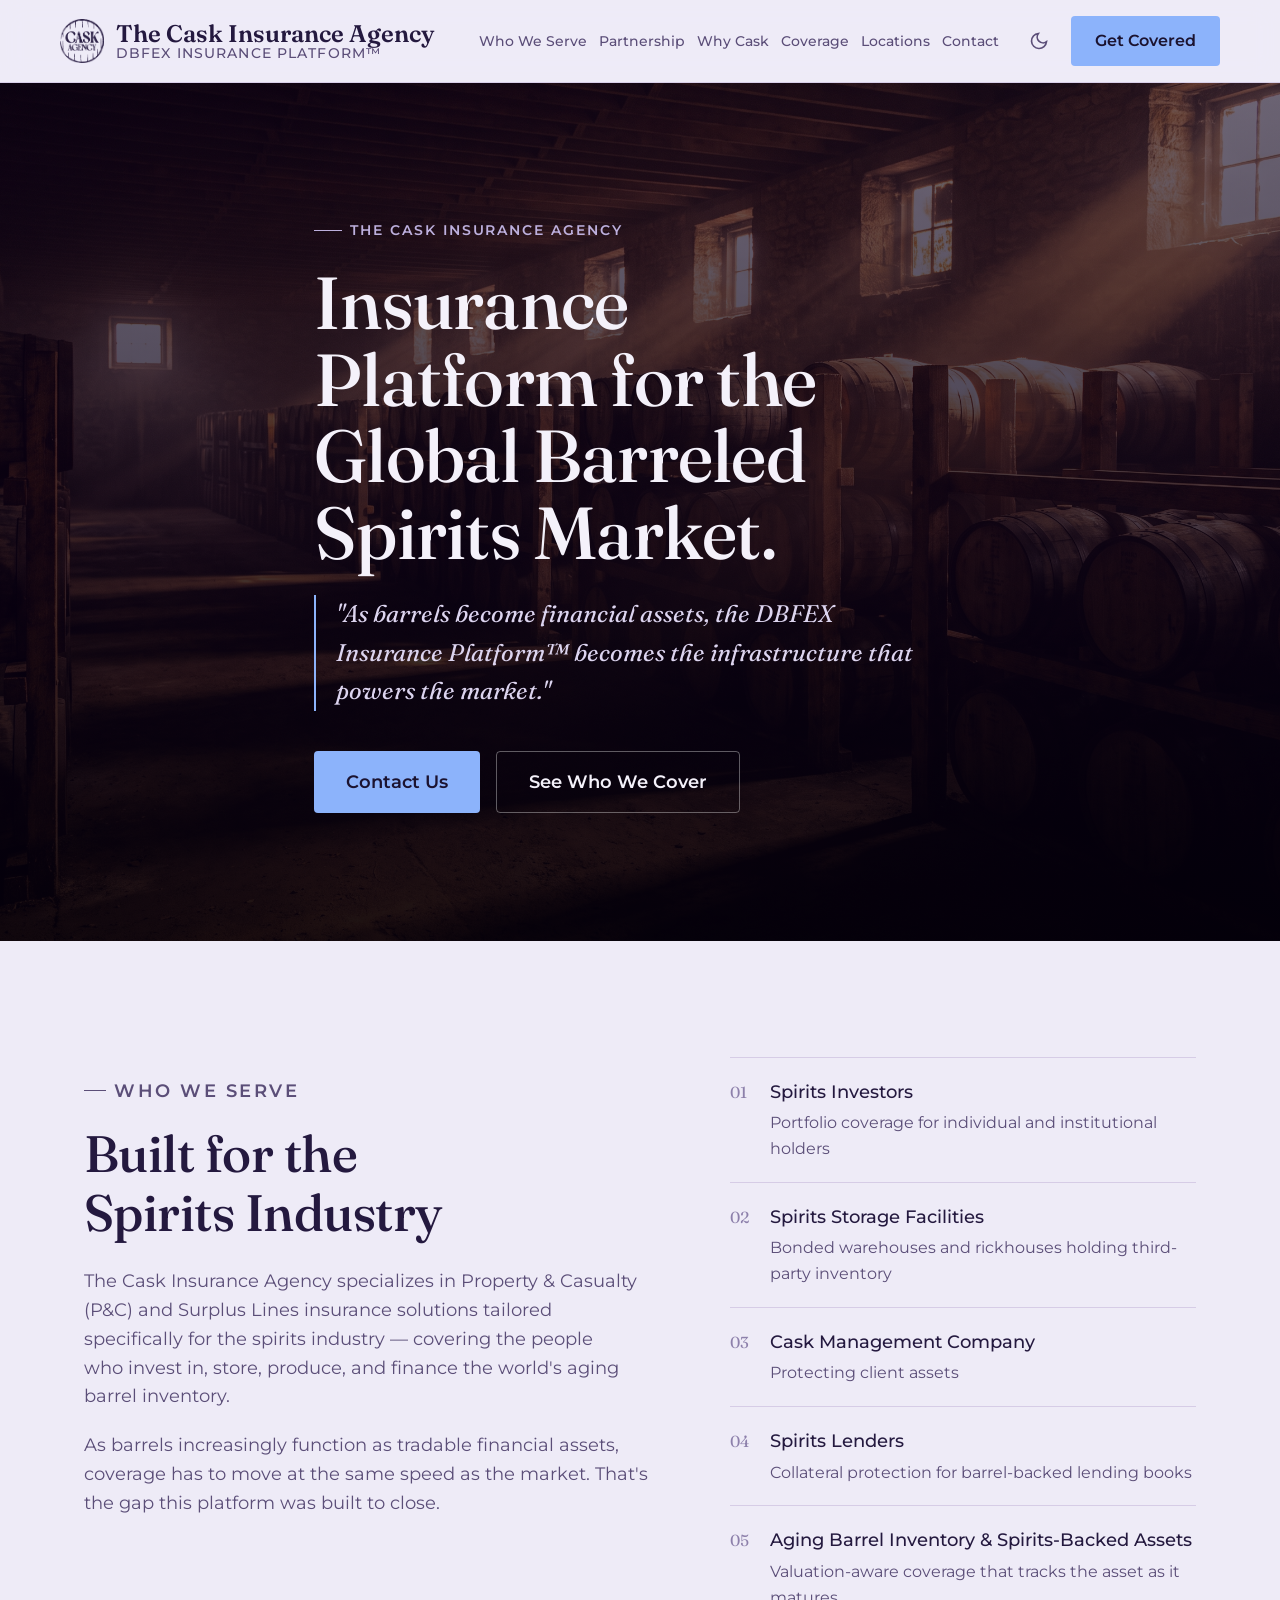
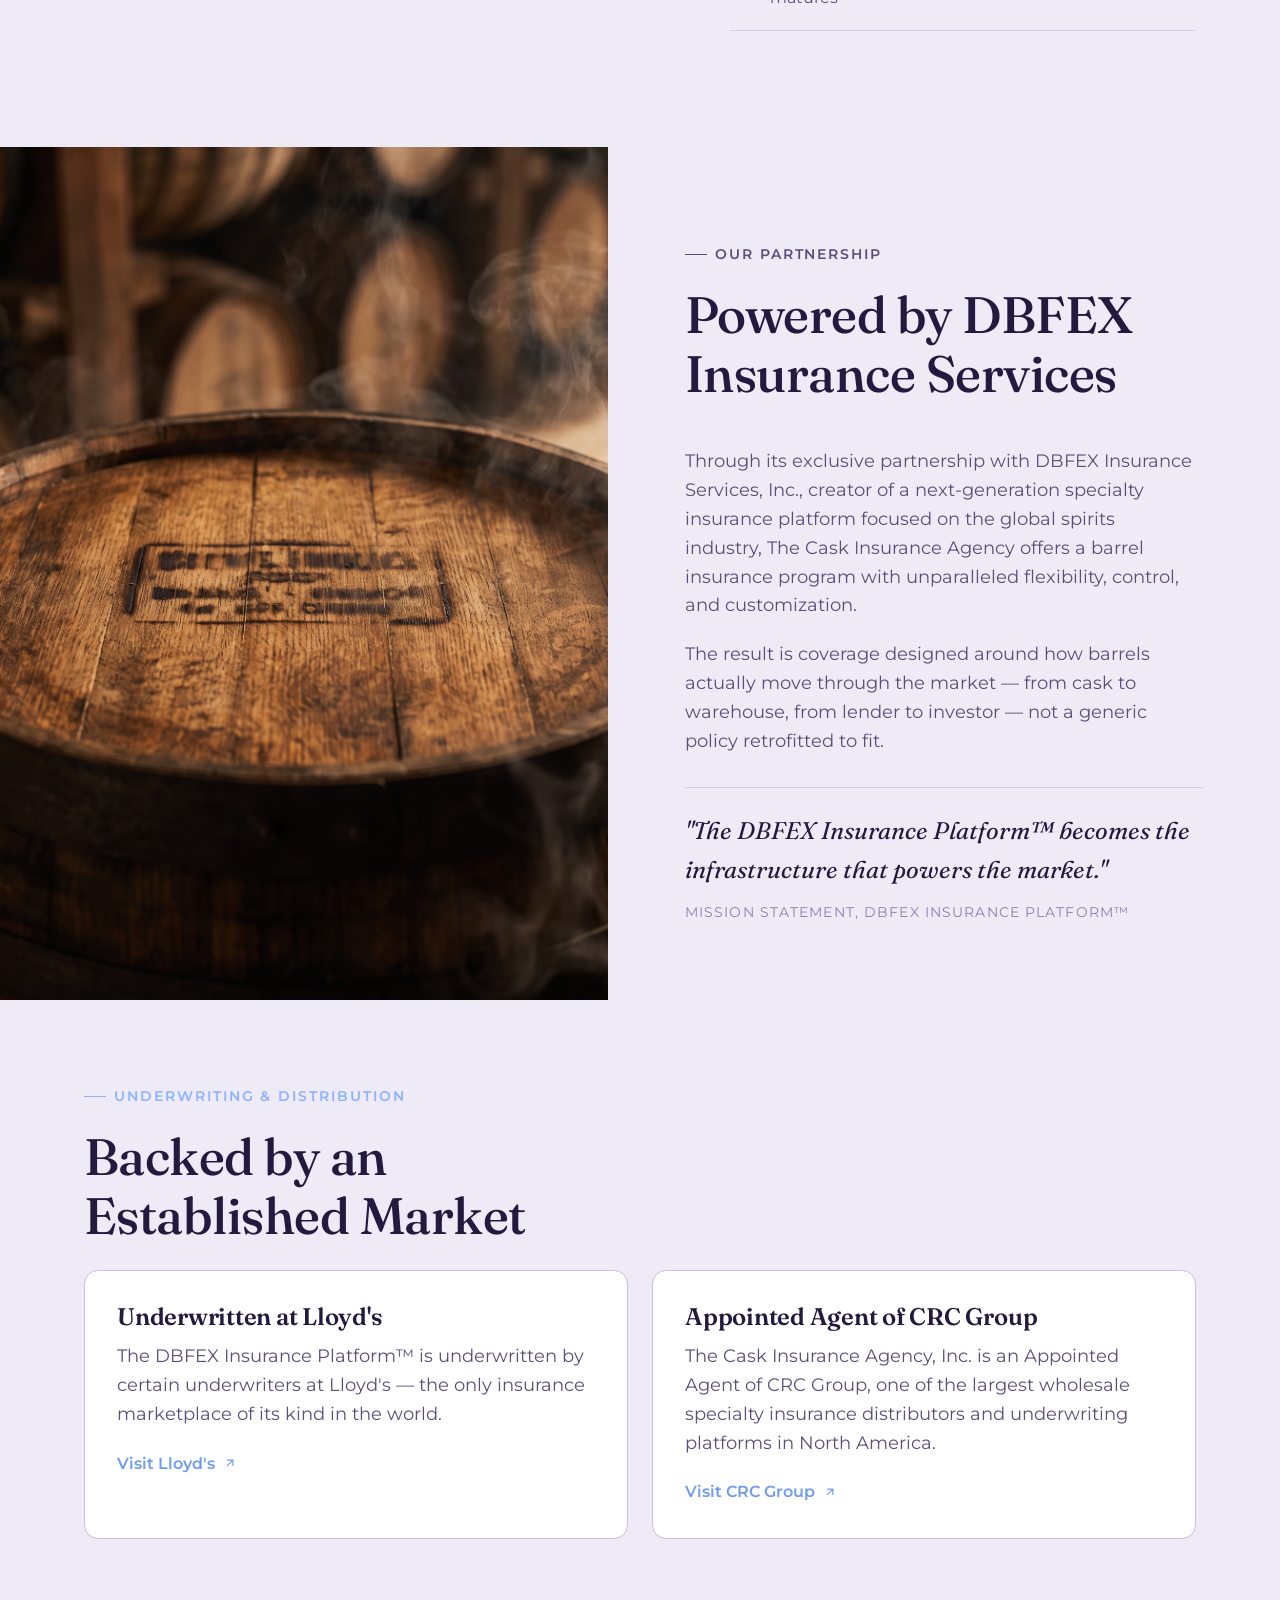
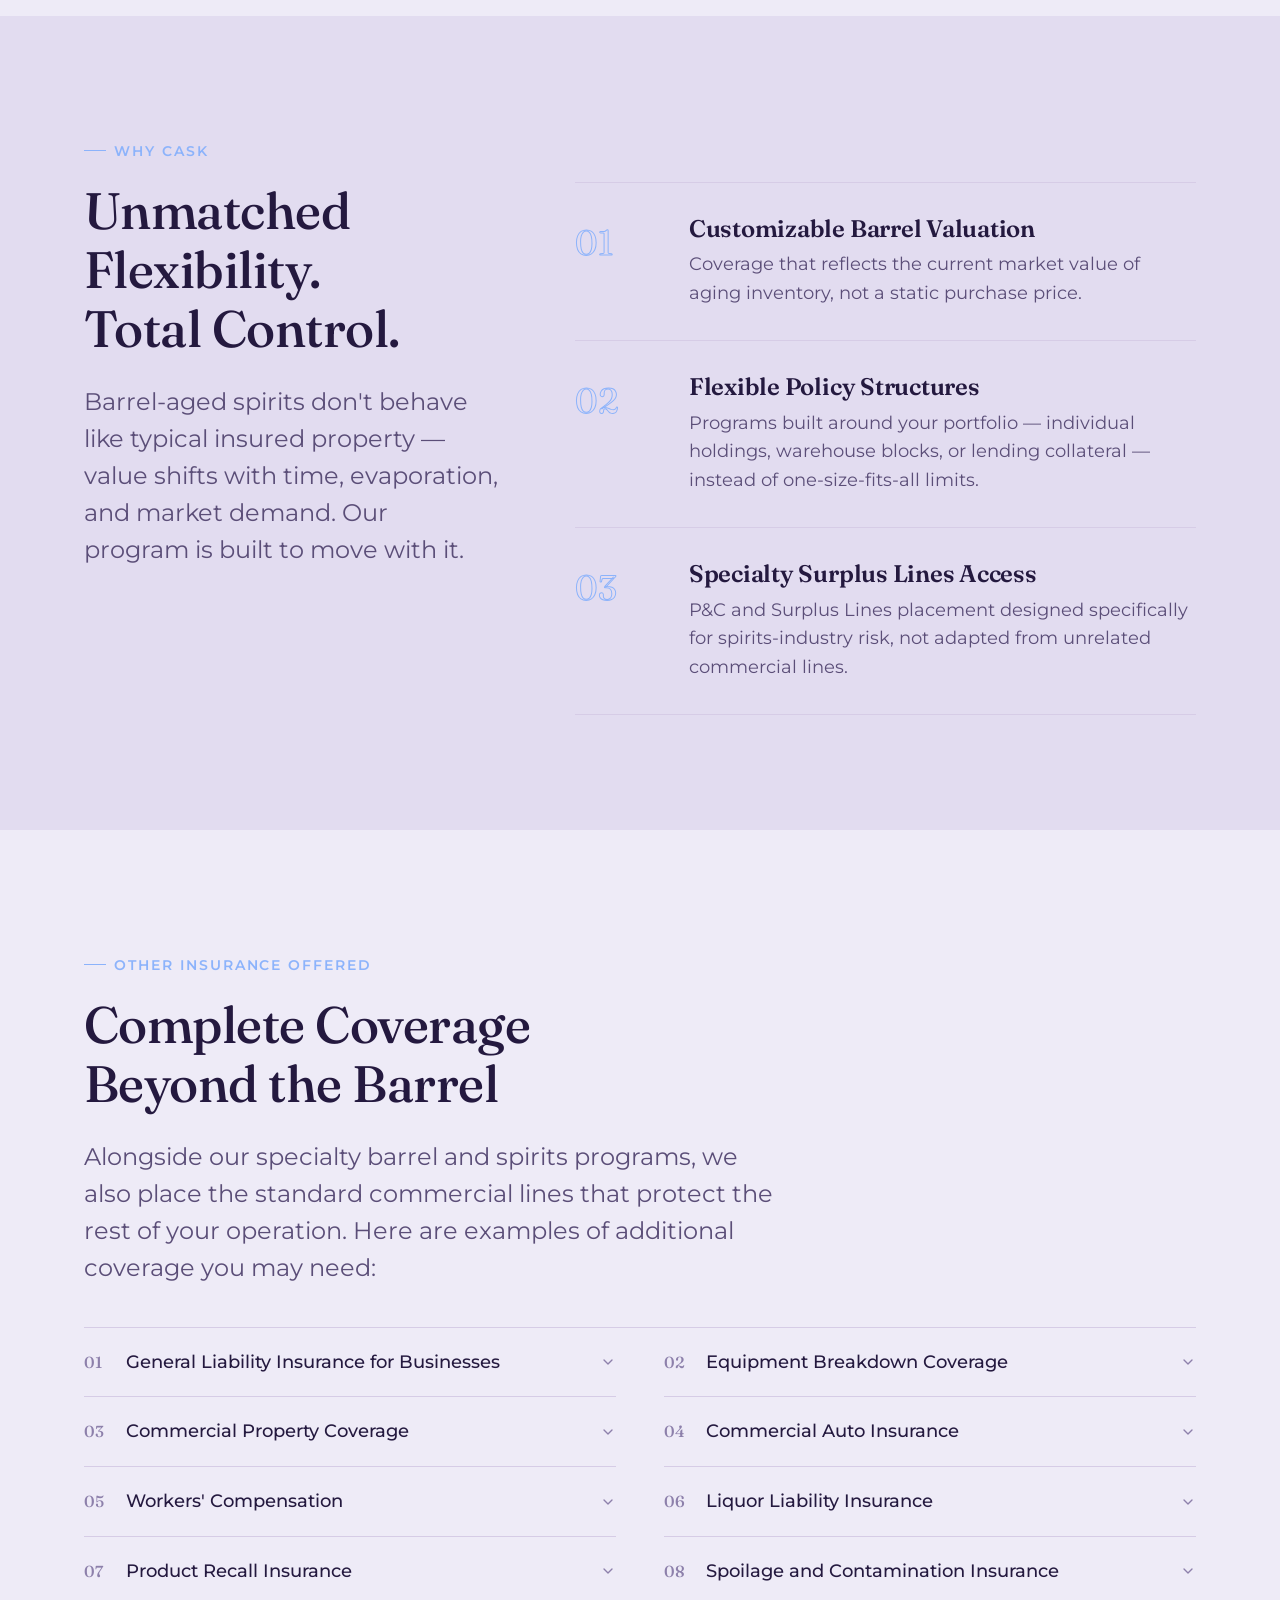
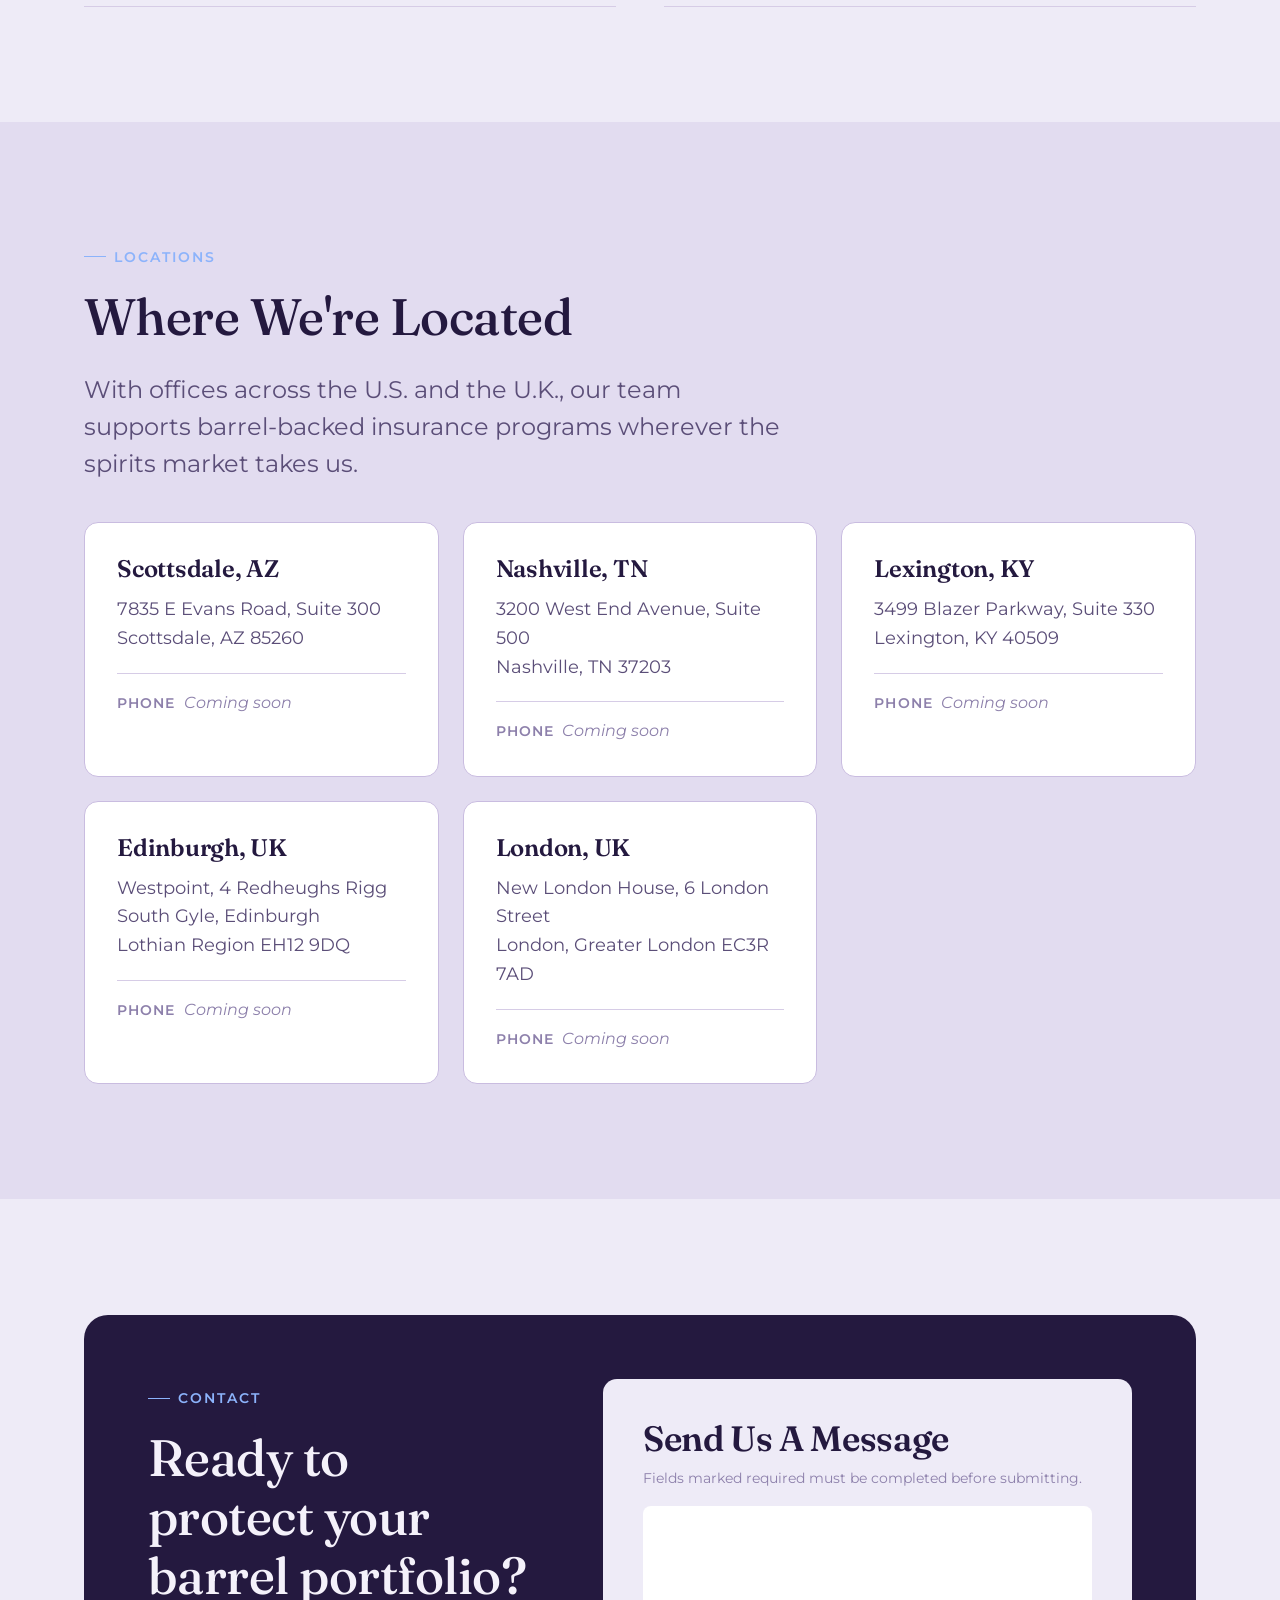
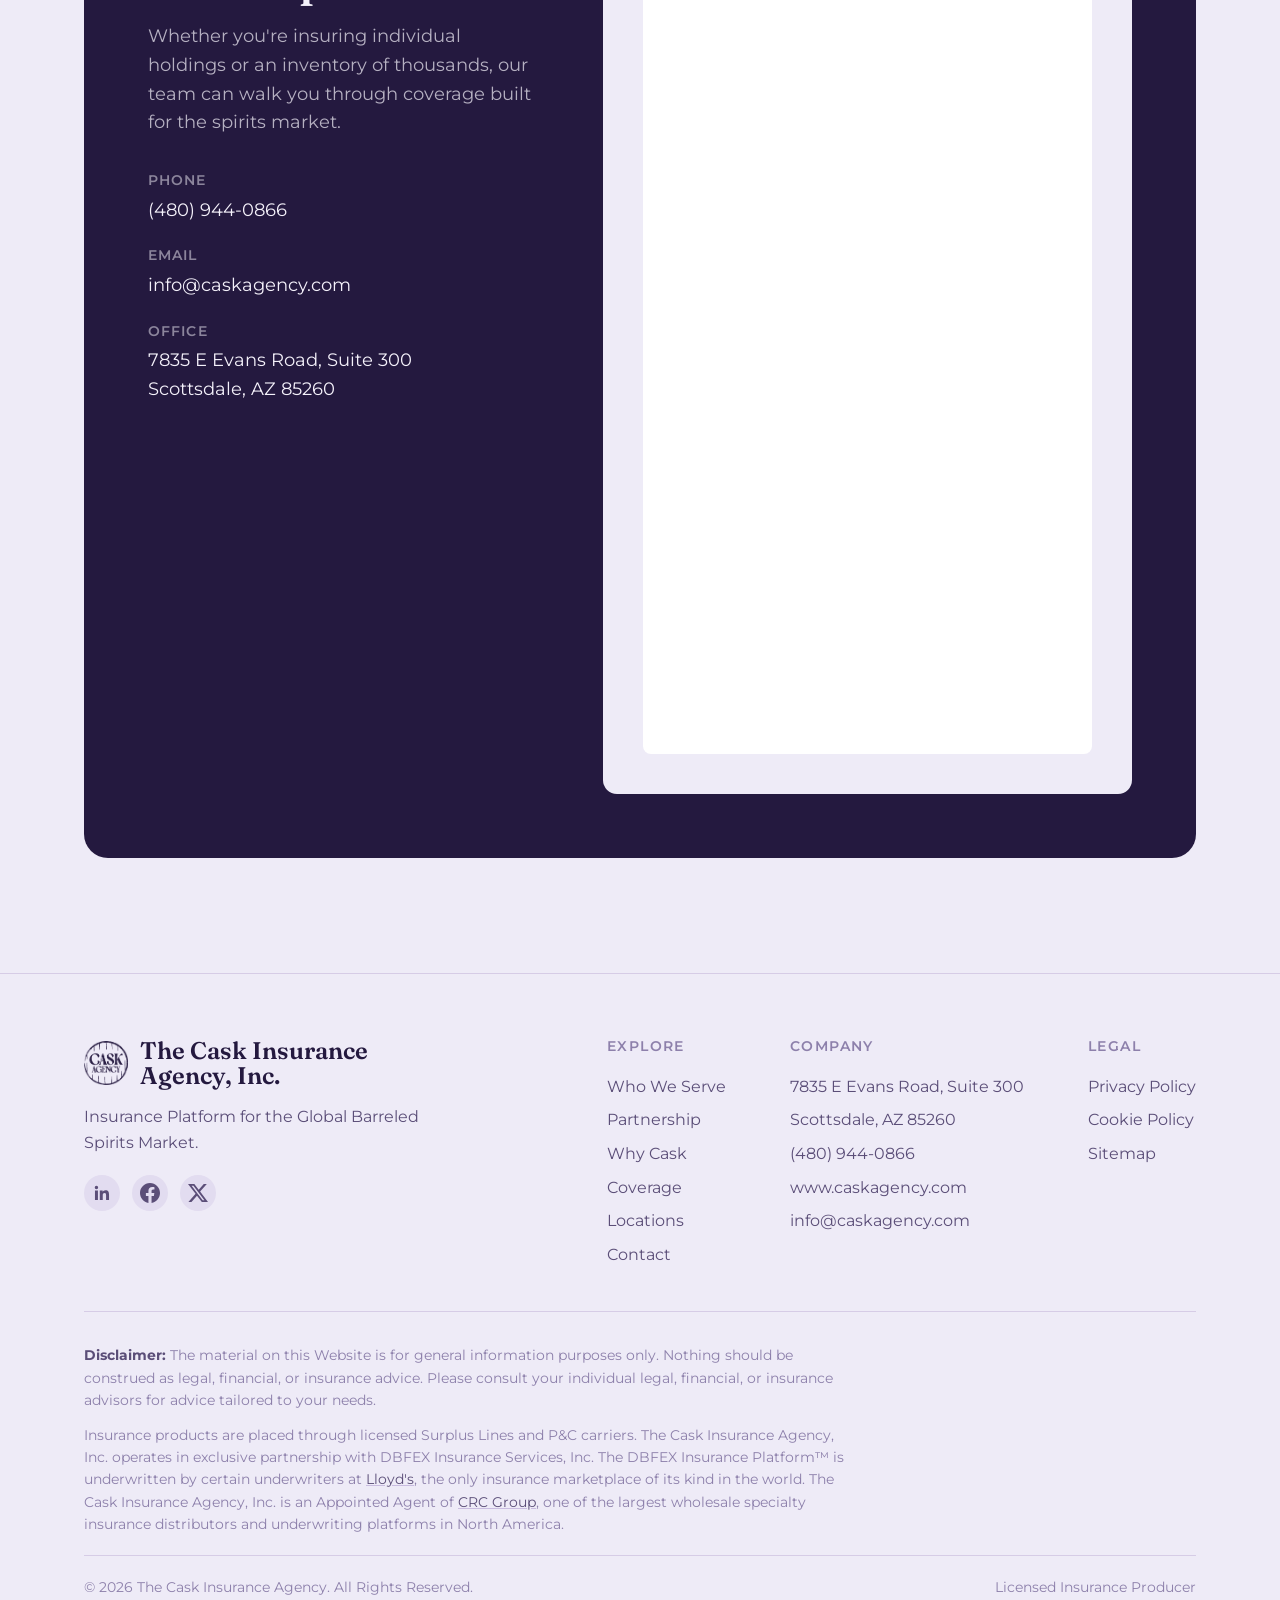
==== commit 5653e7d1: "Update contact phone number to (480) 944-0866" ====
--- a/index.html
+++ b/index.html
@@ -325,7 +325,7 @@
             <ul class="contact__details" role="list">
               <li>
                 <span class="contact__label">Phone</span>
-                <a href="tel:+14808683250">(480) 868-3250</a>
+                <a href="tel:+14809440866">(480) 944-0866</a>
               </li>
               <li>
                 <span class="contact__label">Email</span>
@@ -395,7 +395,7 @@
             <h4>Company</h4>
             <span>7835 E Evans Road, Suite 300</span>
             <span>Scottsdale, AZ 85260</span>
-            <a href="tel:+14808683250">(480) 868-3250</a>
+            <a href="tel:+14809440866">(480) 944-0866</a>
             <a href="https://www.caskagency.com">www.caskagency.com</a>
             <a href="mailto:info@caskagency.com">info@caskagency.com</a>
           </div>
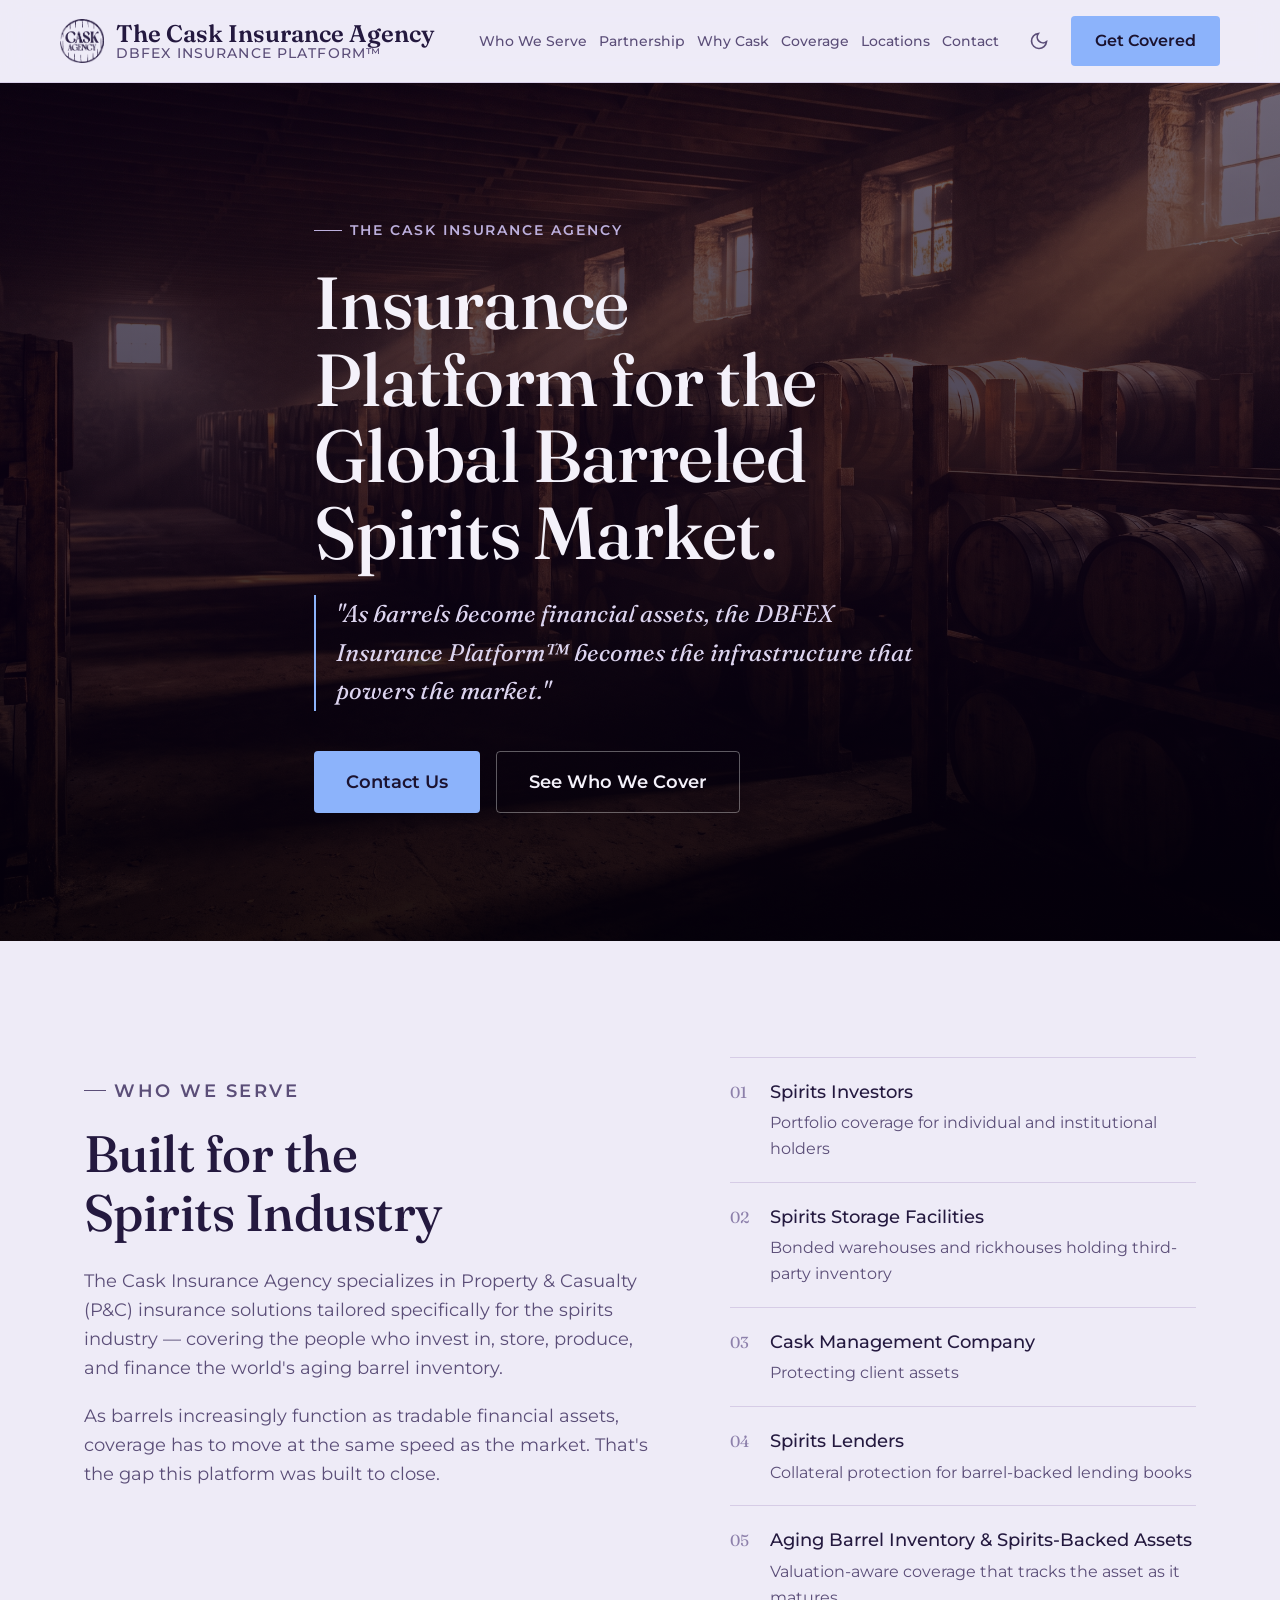
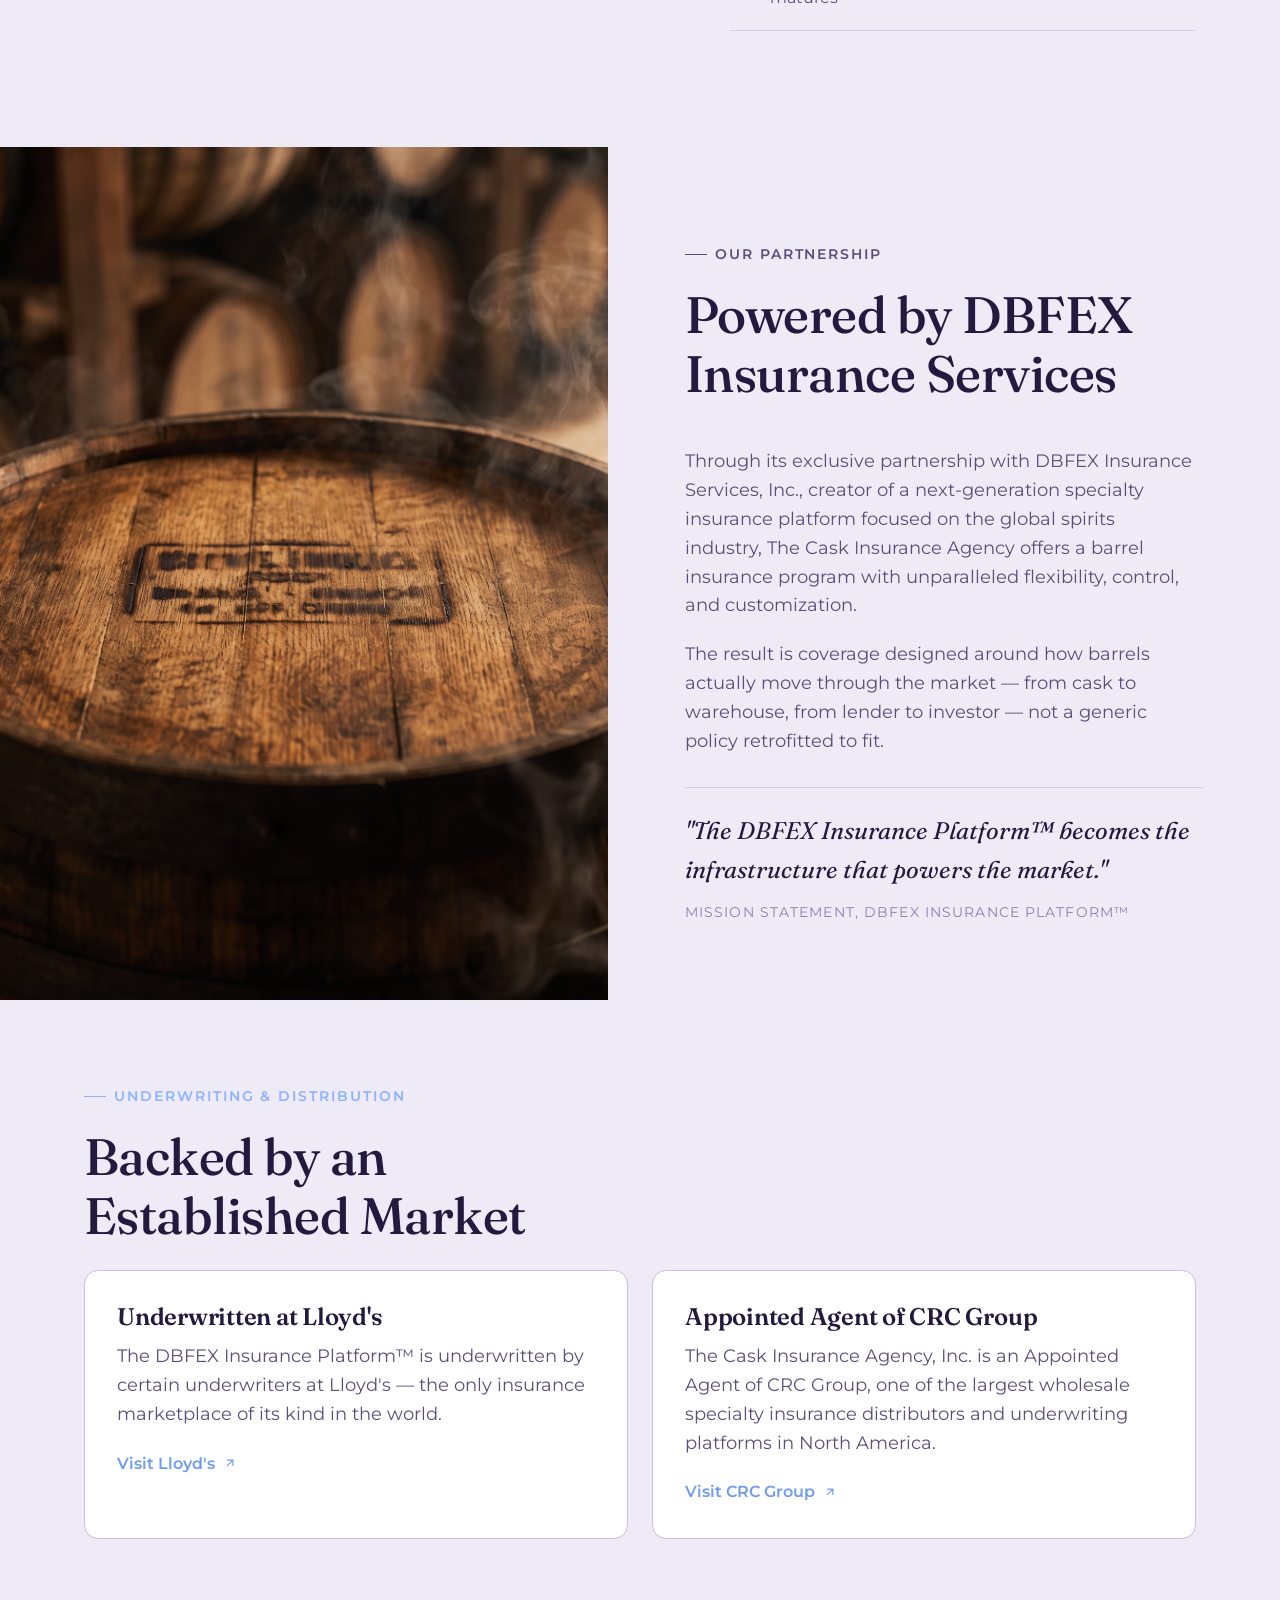
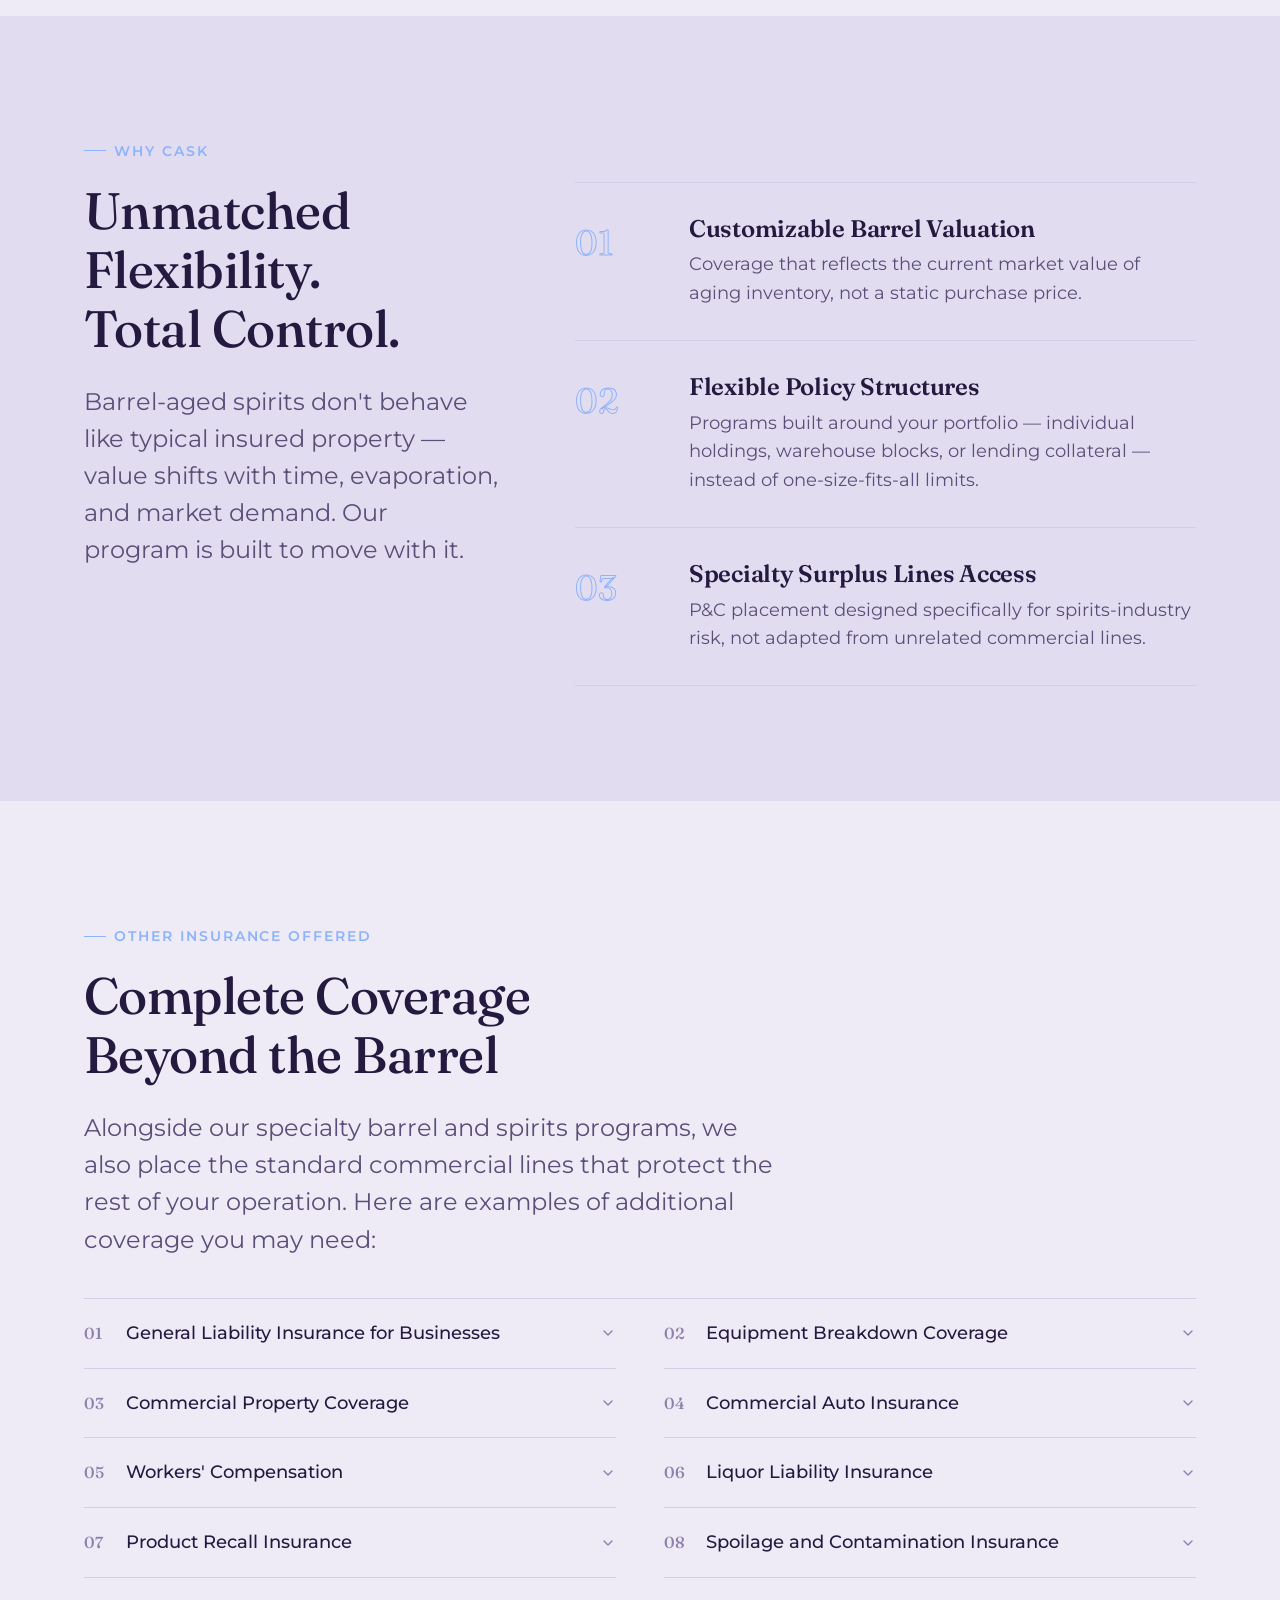
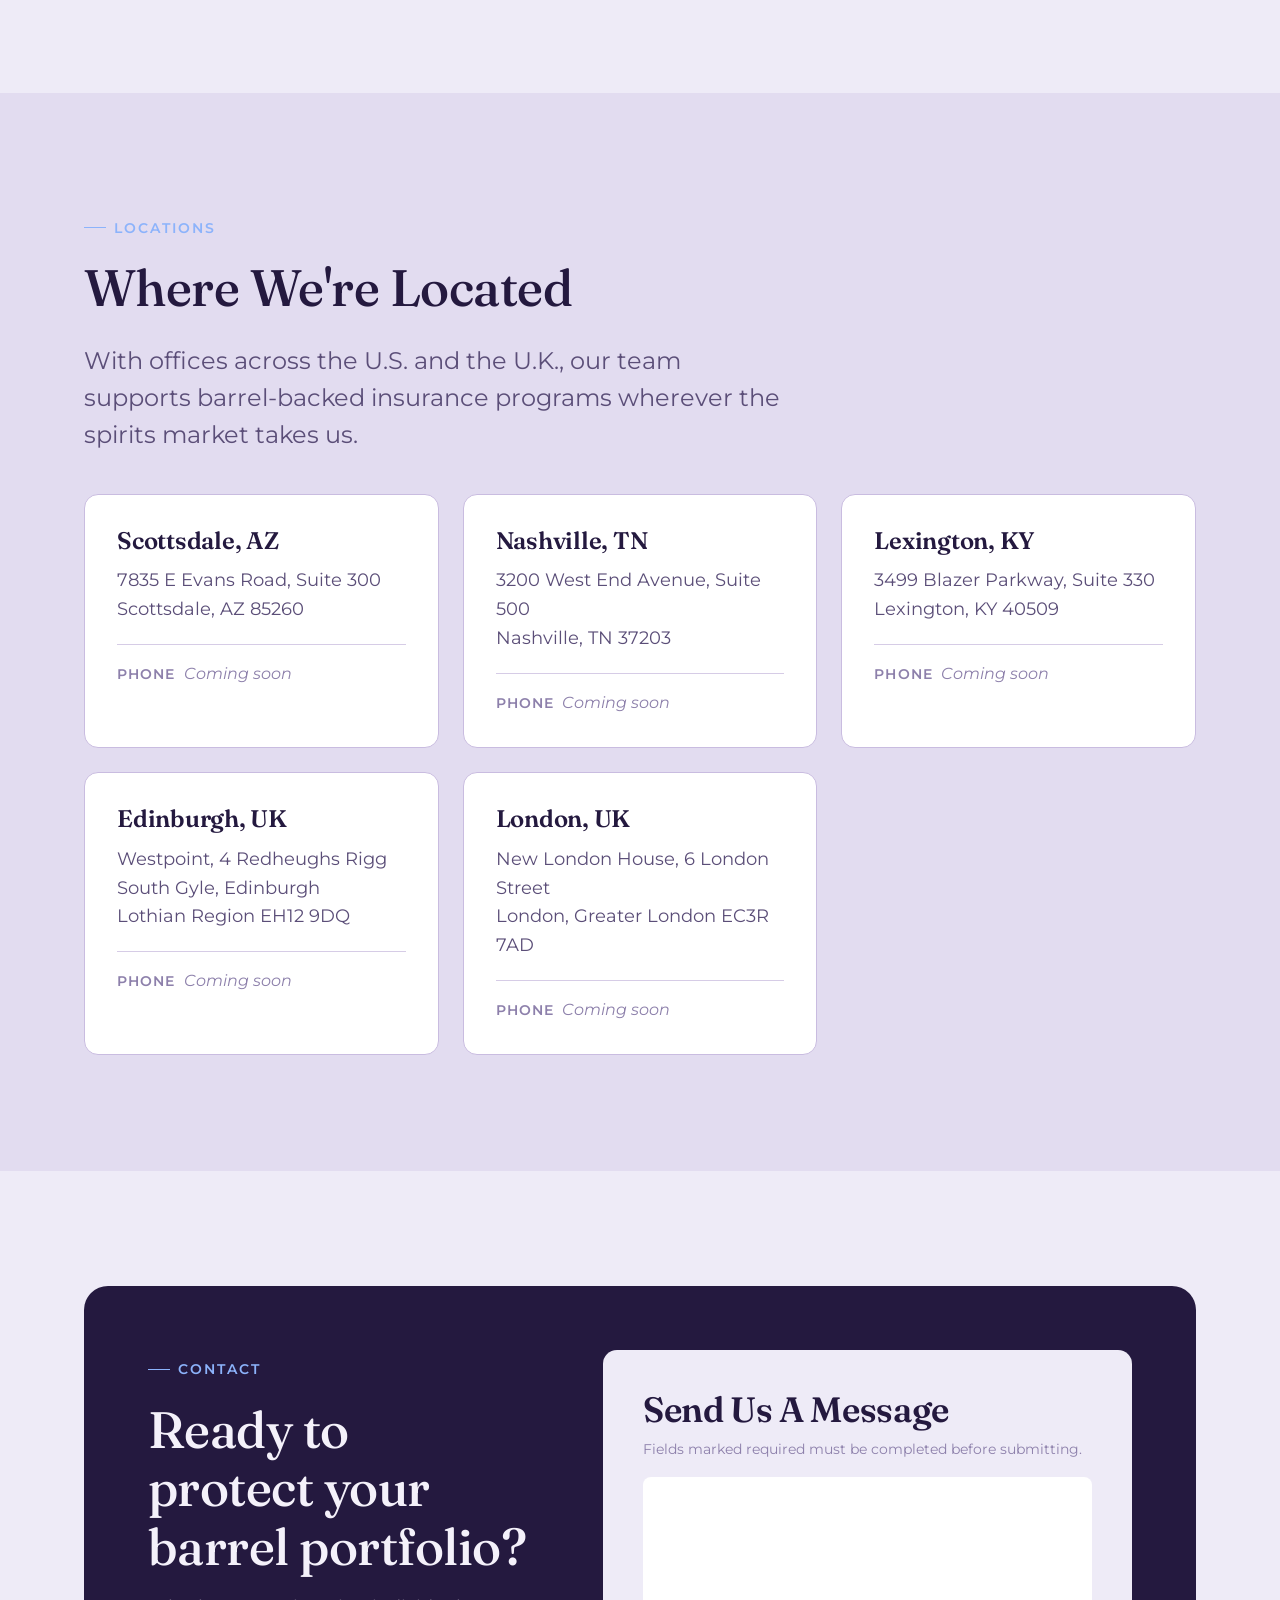
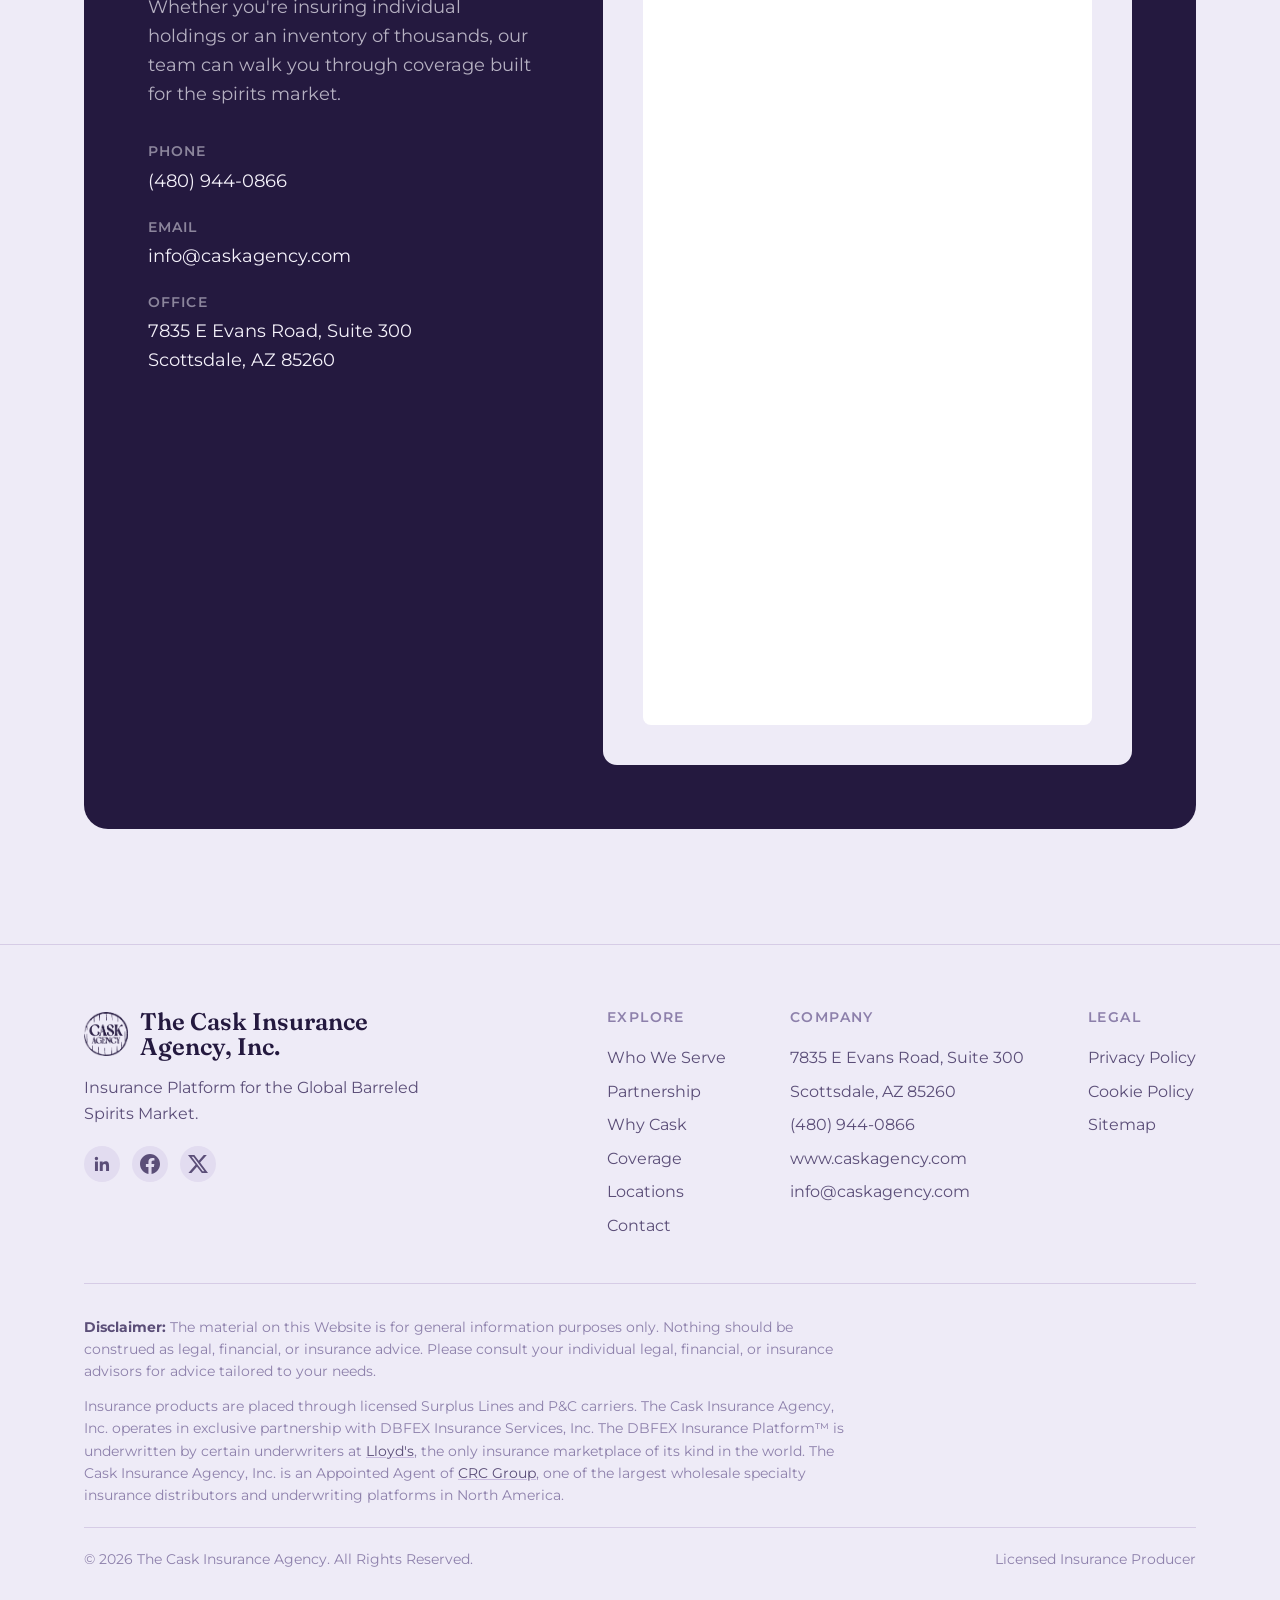
==== commit 39ceb2fa: "Remove 'and Surplus Lines' from homepage copy" ====
--- a/index.html
+++ b/index.html
@@ -4,7 +4,7 @@
   <meta charset="UTF-8" />
   <meta name="viewport" content="width=device-width, initial-scale=1.0" />
   <title>The Cask Insurance Agency — Insurance Platform for the Global Barreled Spirits Market</title>
-  <meta name="description" content="The Cask Insurance Agency provides P&C and Surplus Lines insurance for spirits investors, storage facilities, distilleries, lenders, and barrel-backed financial assets — powered by the DBFEX Insurance Platform." />
+  <meta name="description" content="The Cask Insurance Agency provides P&C insurance for spirits investors, storage facilities, distilleries, lenders, and barrel-backed financial assets — powered by the DBFEX Insurance Platform." />
   <meta property="og:title" content="The Cask Insurance Agency" />
   <meta property="og:description" content="Insurance Platform for the Global Barreled Spirits Market." />
   <meta property="og:type" content="website" />
@@ -80,7 +80,7 @@
           <div class="serve__copy">
             <p class="eyebrow">Who We Serve</p>
             <h2 class="section__title">Built for the Spirits Industry</h2>
-            <p>The Cask Insurance Agency specializes in Property &amp; Casualty (P&amp;C) and Surplus Lines insurance solutions tailored specifically for the spirits industry — covering the people who invest in, store, produce, and finance the world's aging barrel inventory.</p>
+            <p>The Cask Insurance Agency specializes in Property &amp; Casualty (P&amp;C) insurance solutions tailored specifically for the spirits industry — covering the people who invest in, store, produce, and finance the world's aging barrel inventory.</p>
             <p>As barrels increasingly function as tradable financial assets, coverage has to move at the same speed as the market. That's the gap this platform was built to close.</p>
           </div>
           <div class="serve__list" role="list">
@@ -180,7 +180,7 @@
               <span class="why__num" aria-hidden="true">03</span>
               <div>
                 <h3>Specialty Surplus Lines Access</h3>
-                <p>P&amp;C and Surplus Lines placement designed specifically for spirits-industry risk, not adapted from unrelated commercial lines.</p>
+                <p>P&amp;C placement designed specifically for spirits-industry risk, not adapted from unrelated commercial lines.</p>
               </div>
             </div>
           </div>
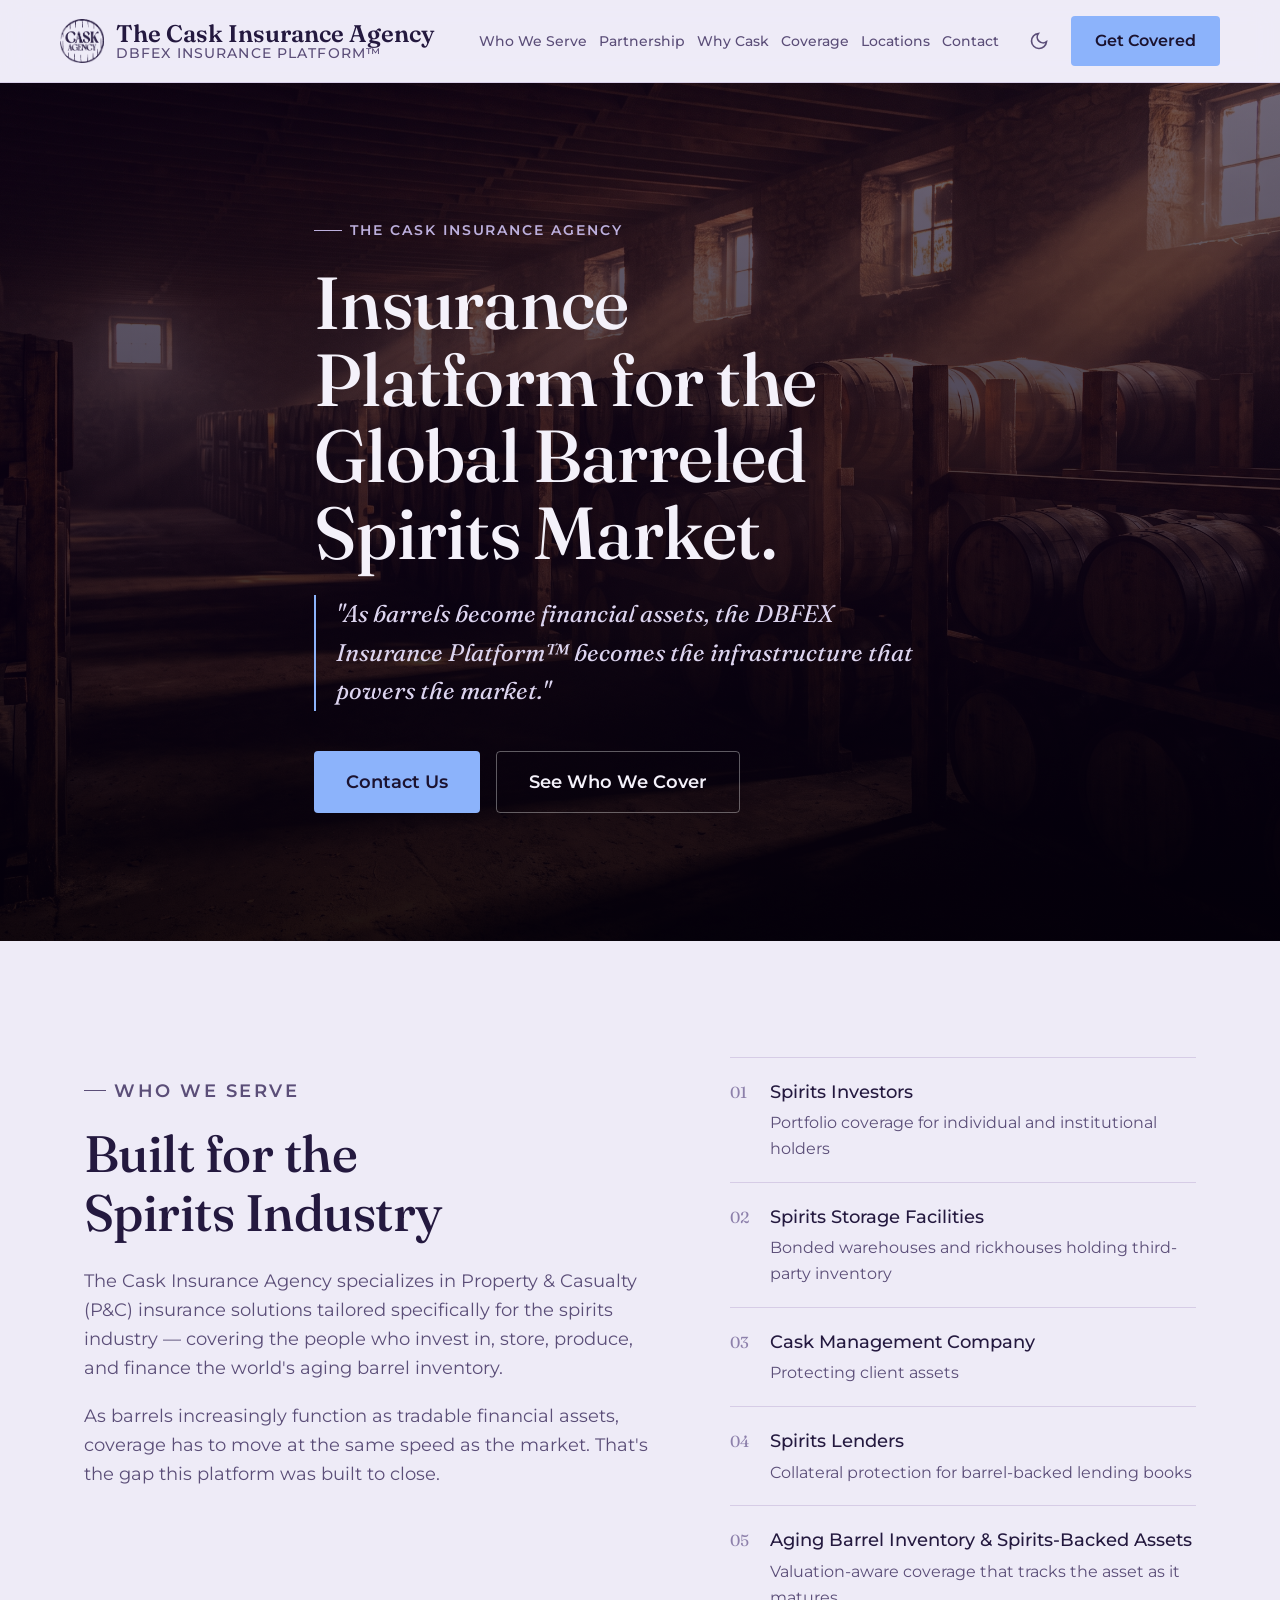
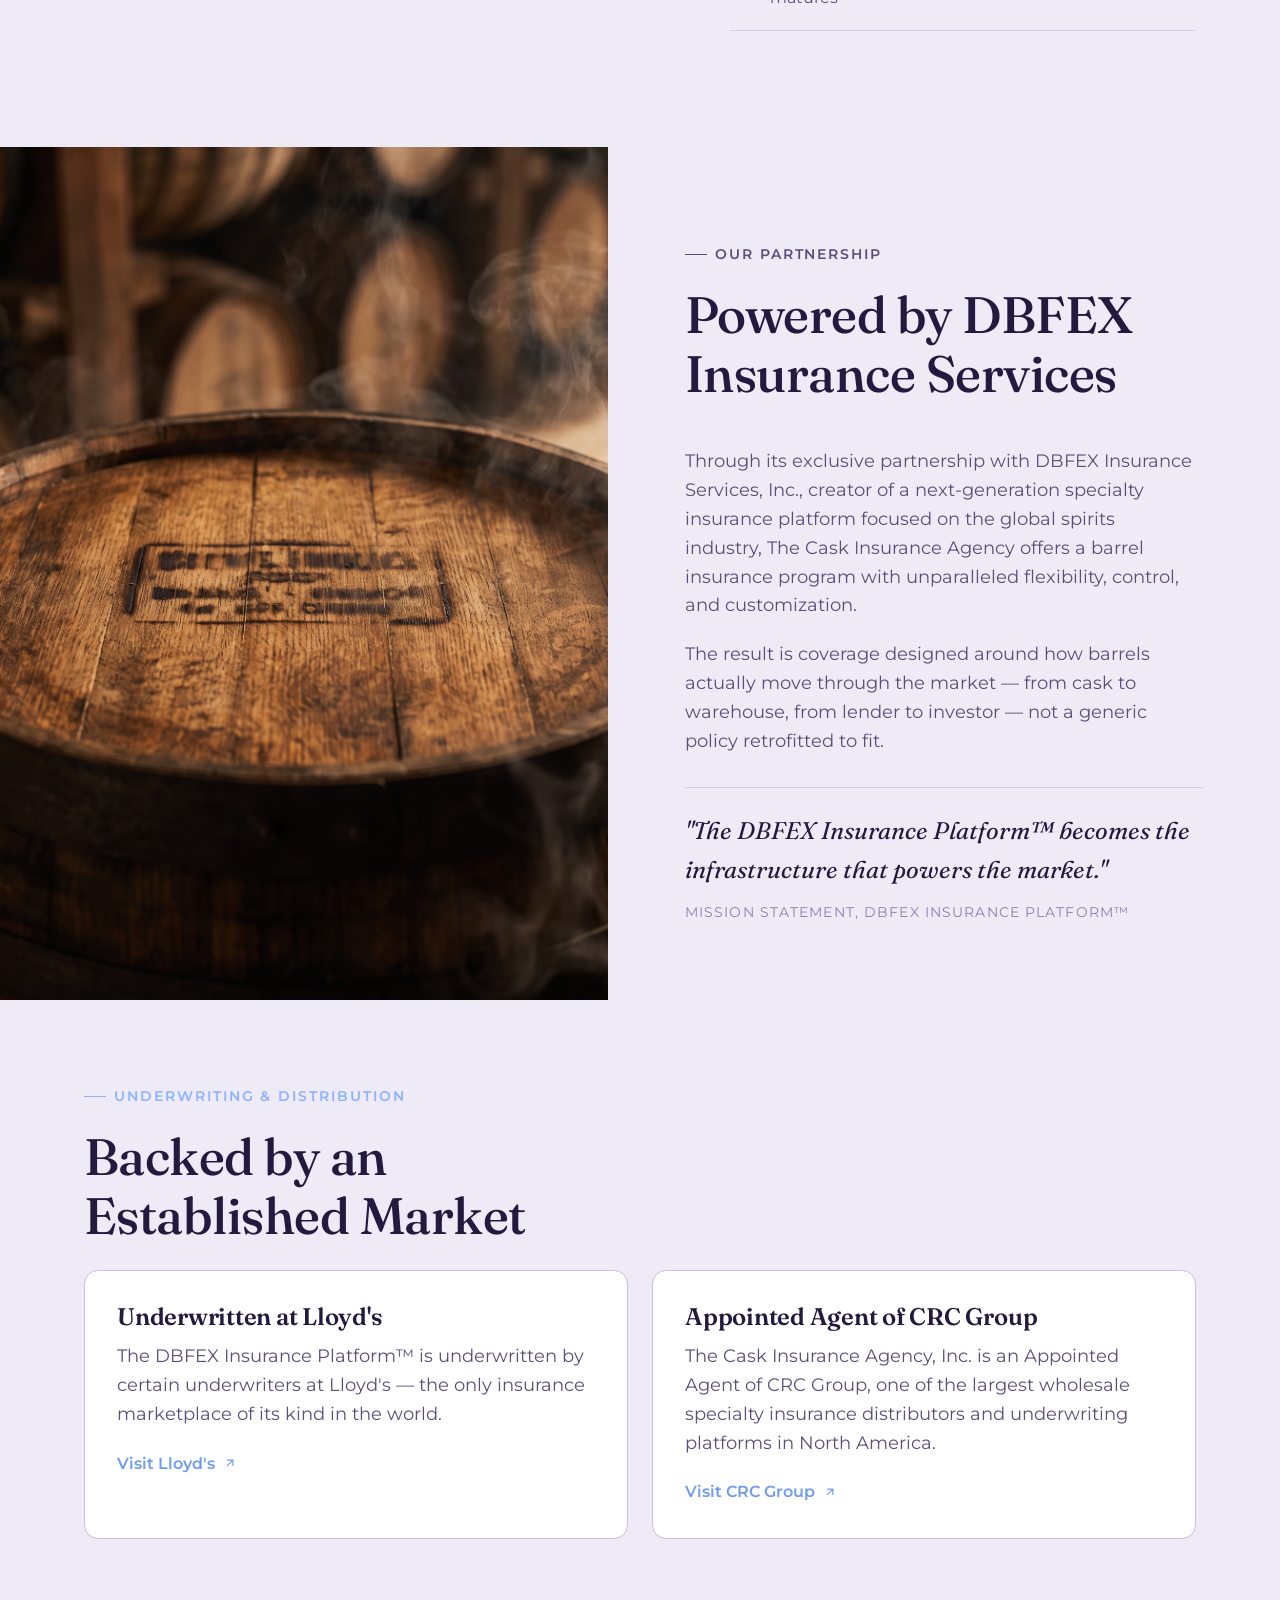
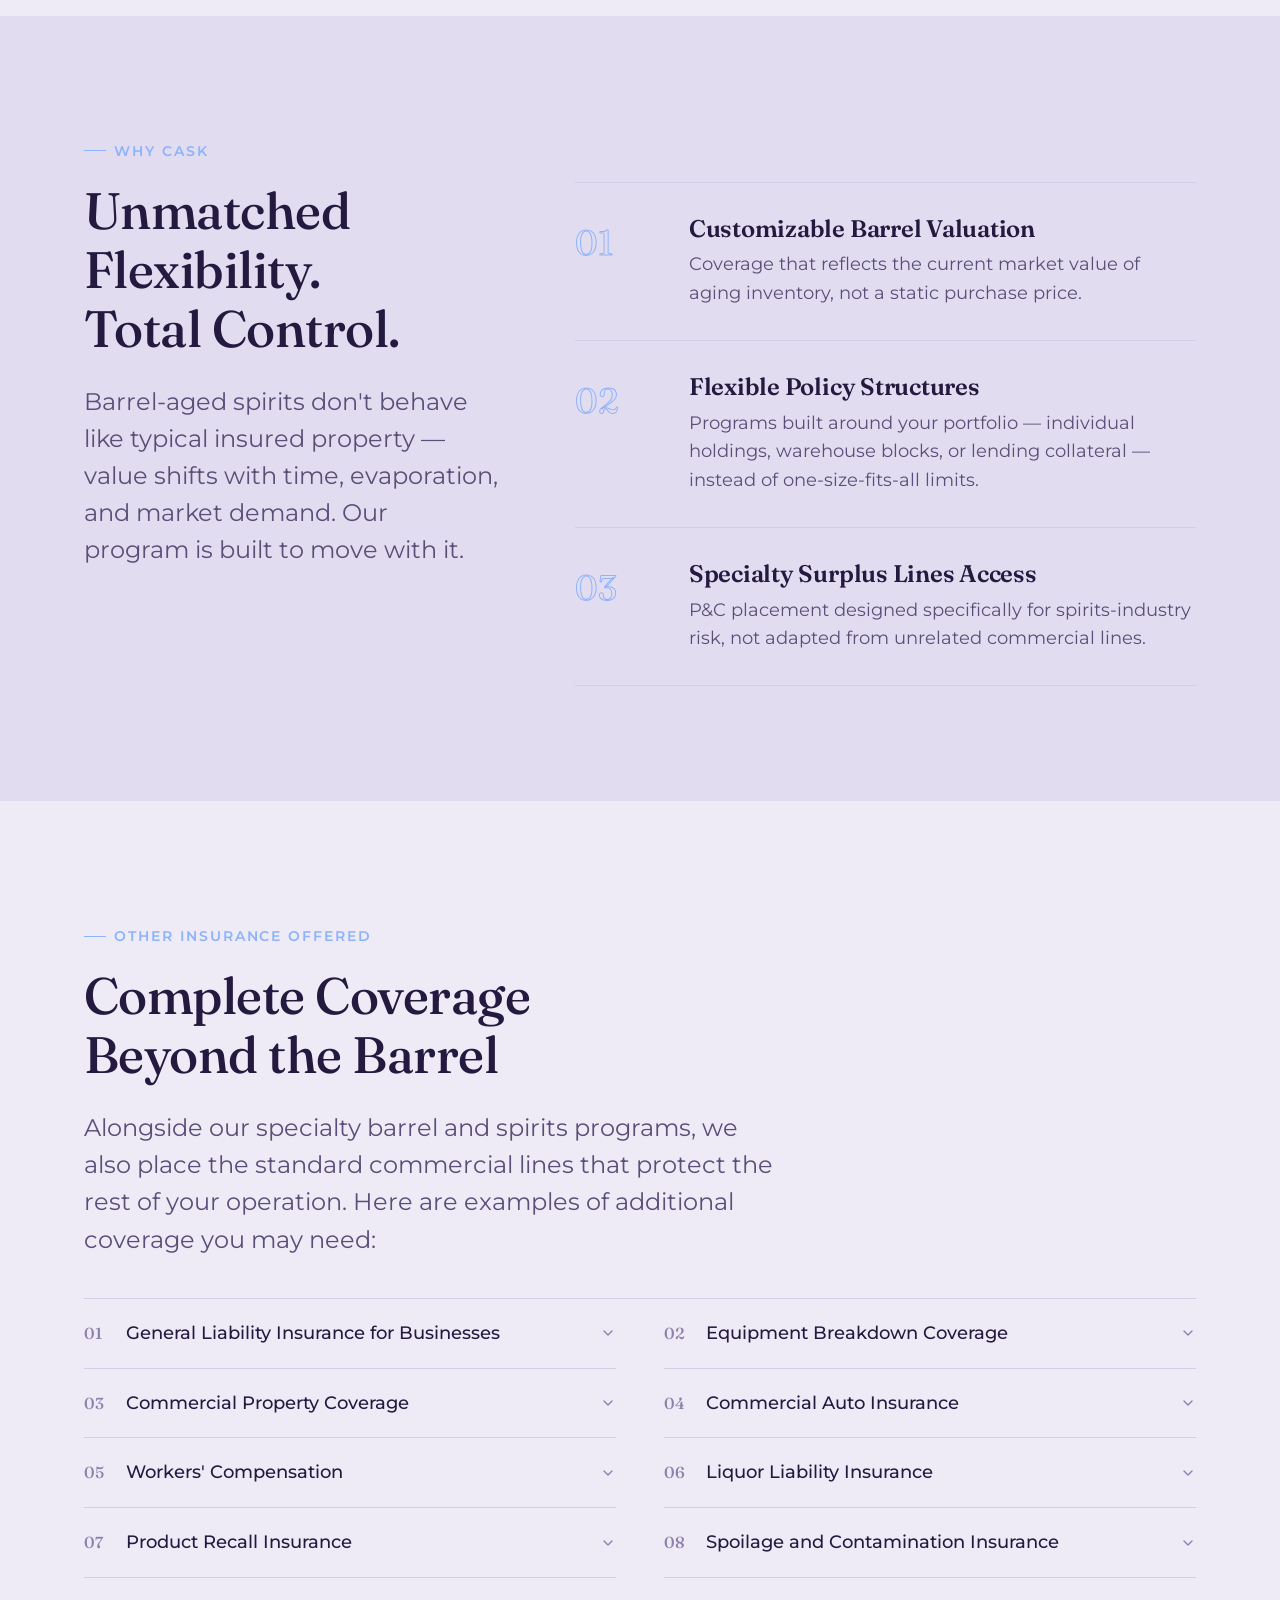
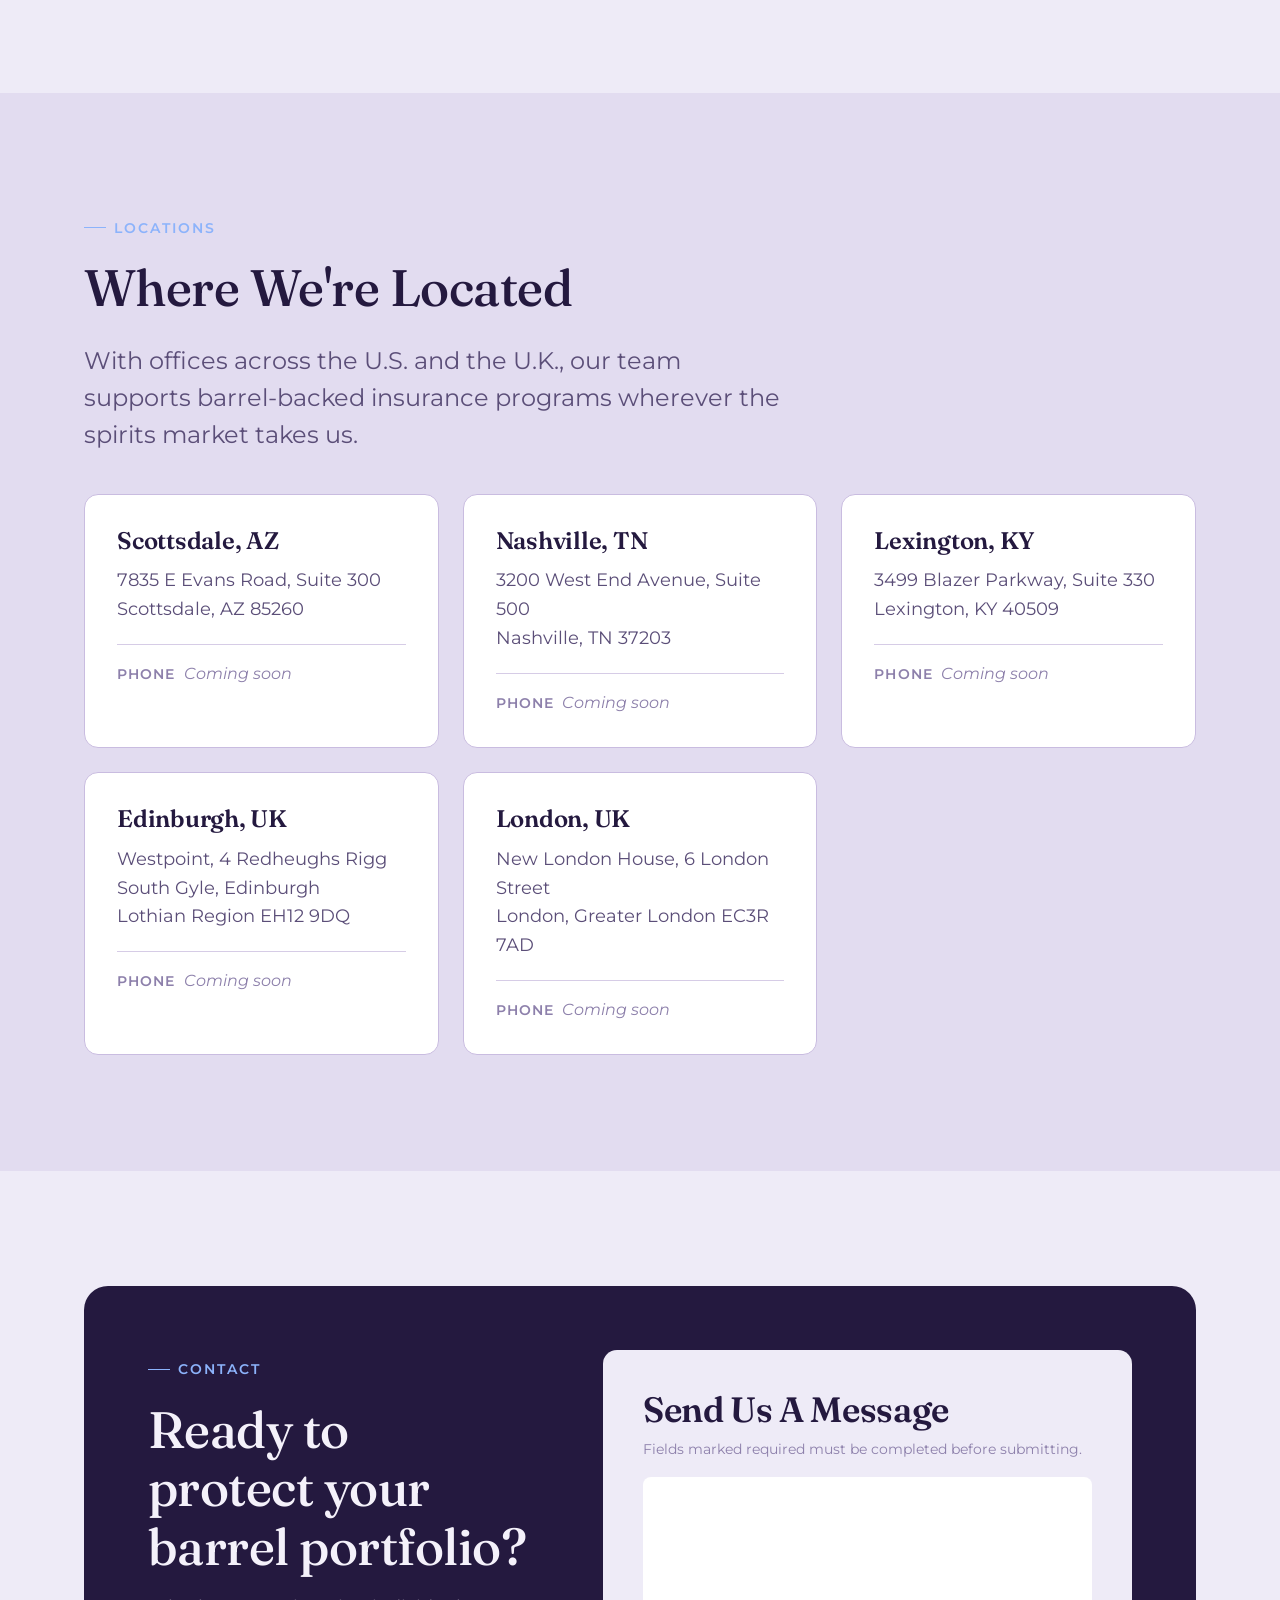
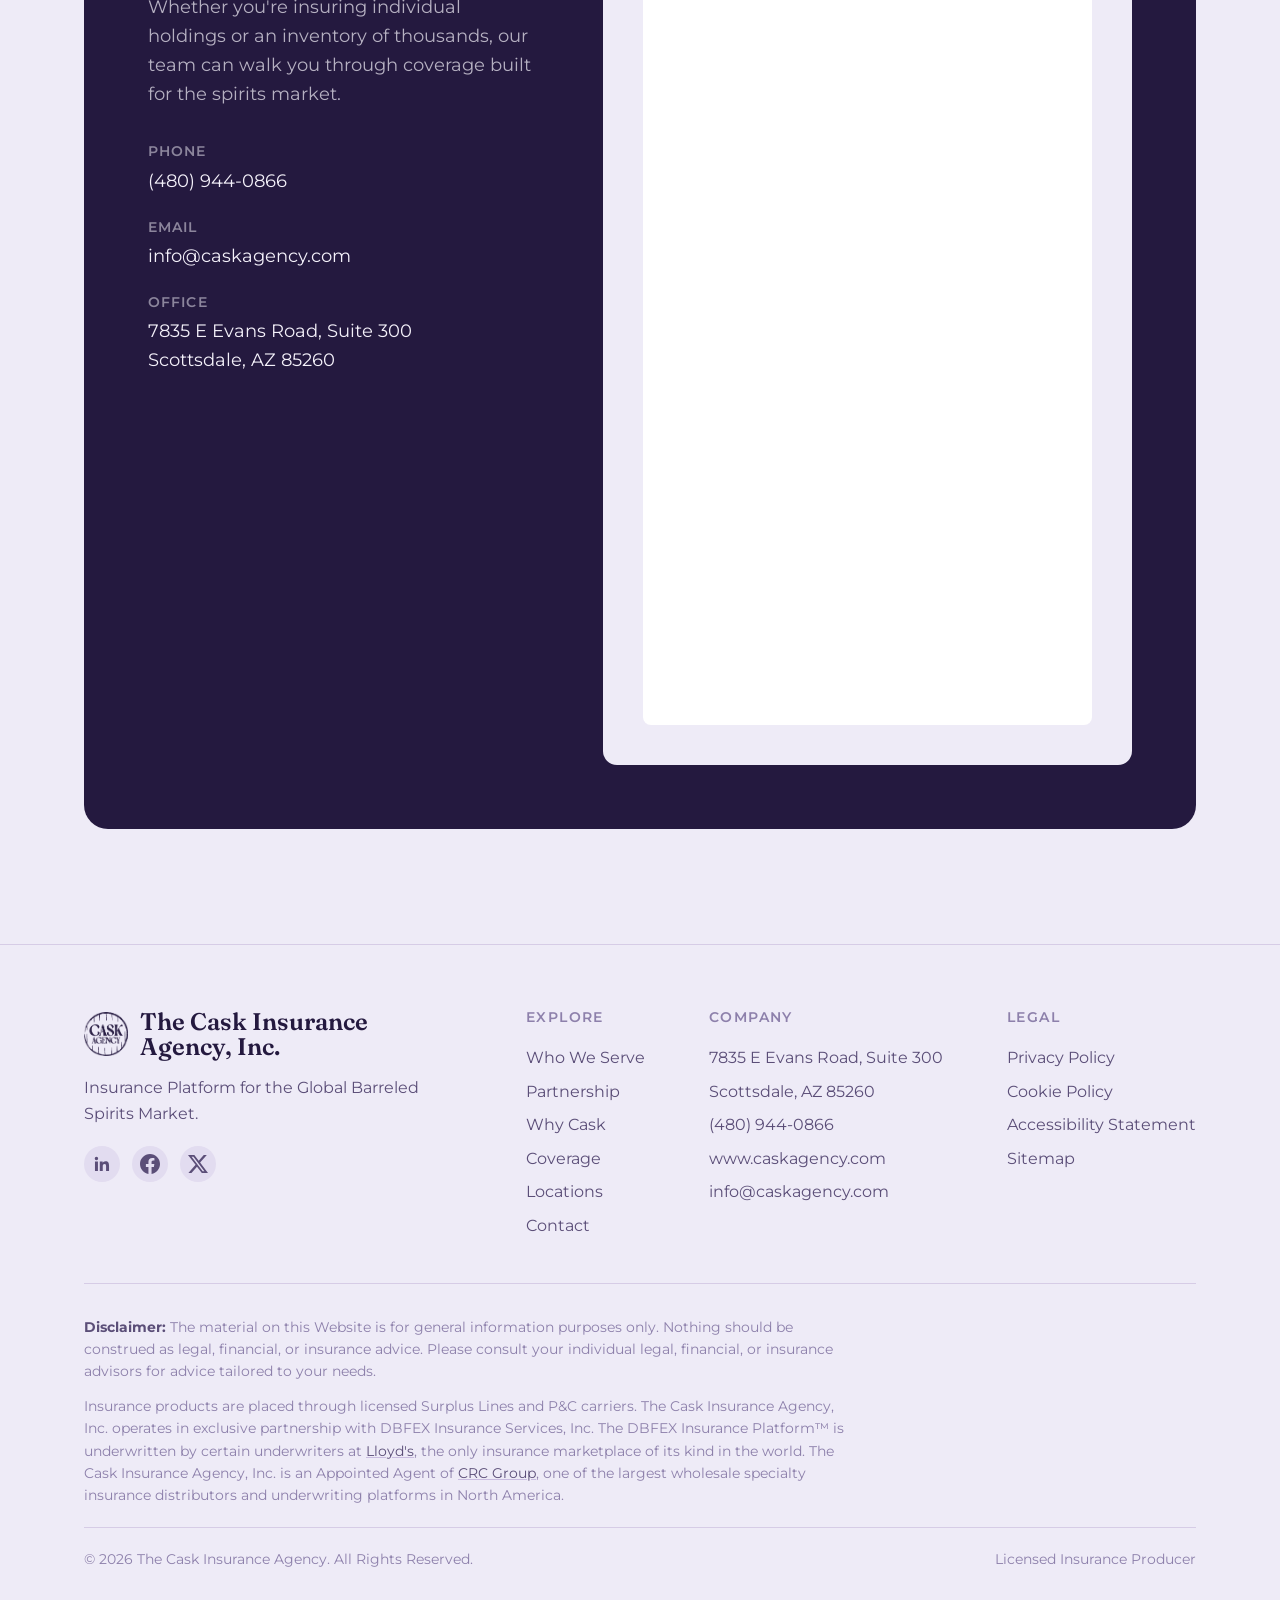
==== commit e761f2a4: "Add Accessibility Statement page and footer/sitemap links" ====
--- a/index.html
+++ b/index.html
@@ -403,6 +403,7 @@
             <h4>Legal</h4>
             <a href="./privacy-policy.html">Privacy Policy</a>
             <a href="./cookie-policy.html">Cookie Policy</a>
+            <a href="./accessibility-statement.html">Accessibility Statement</a>
             <a href="./sitemap.html">Sitemap</a>
           </div>
         </div>
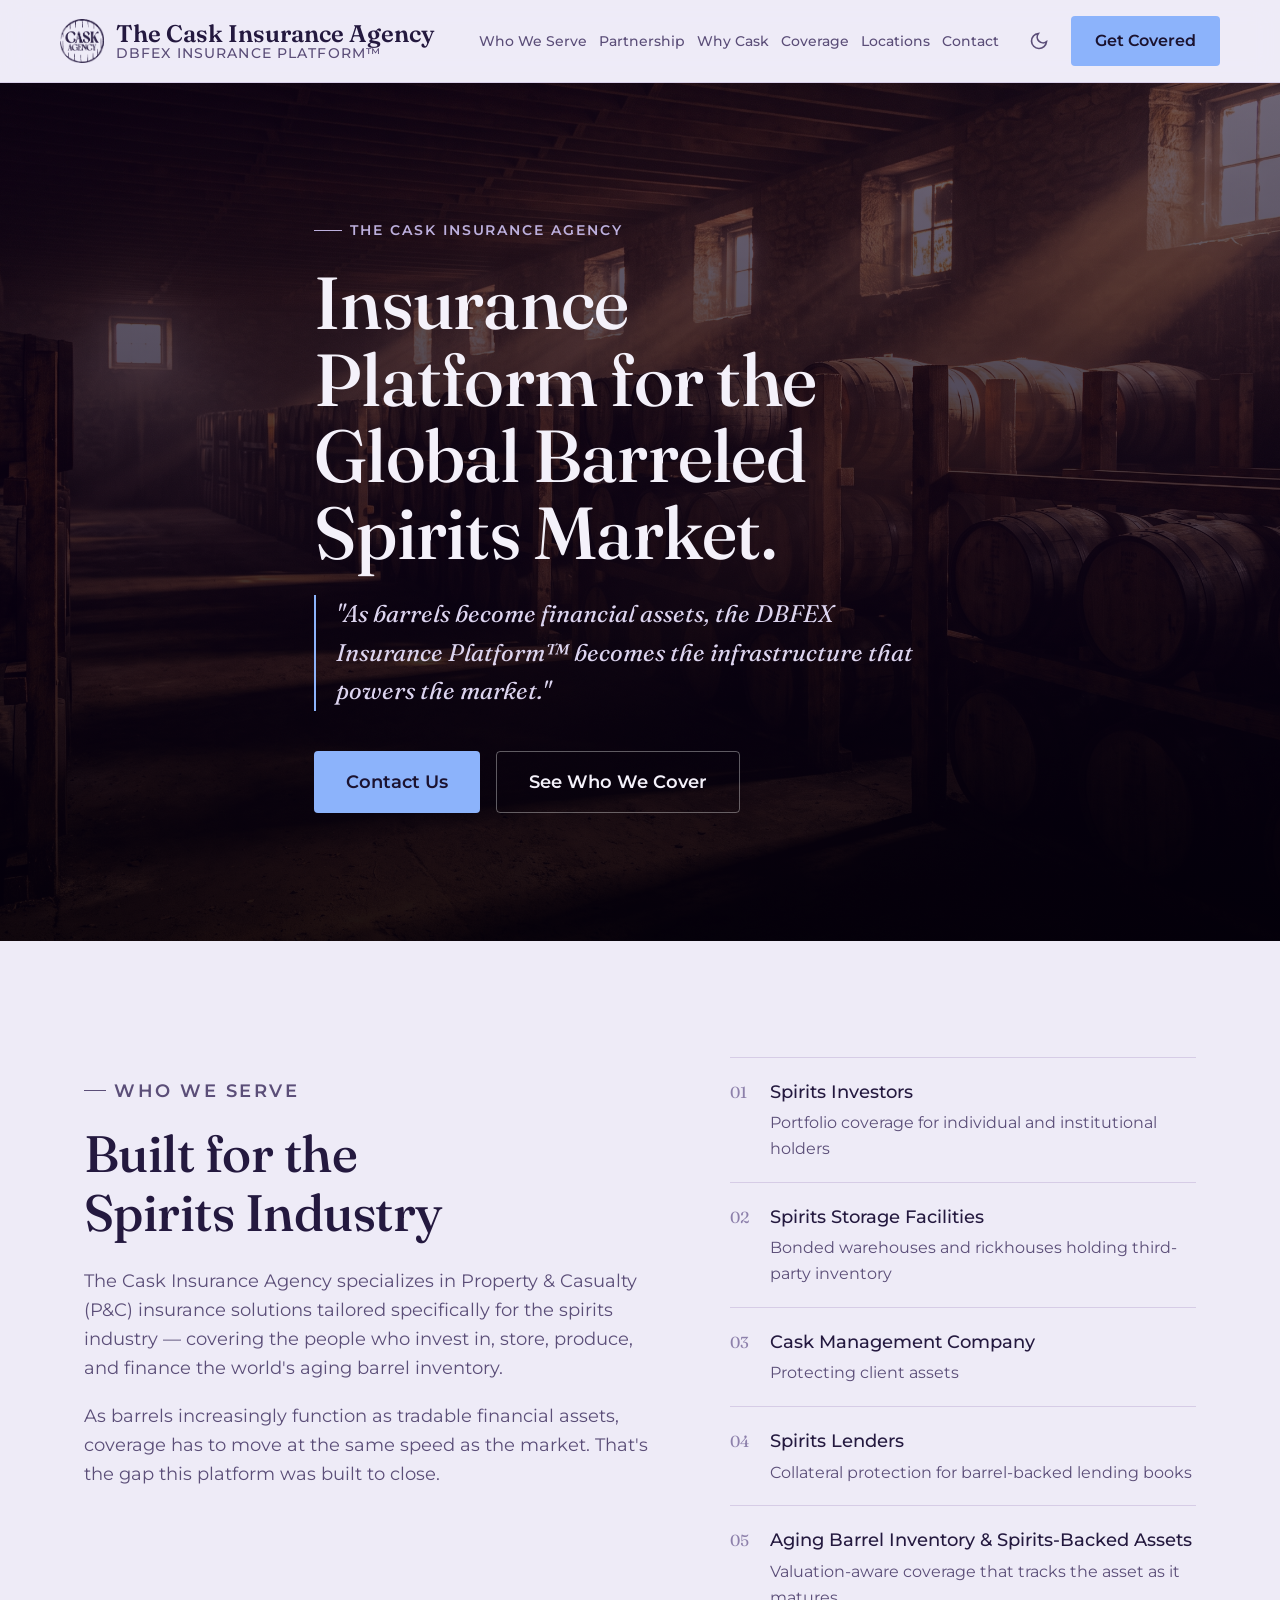
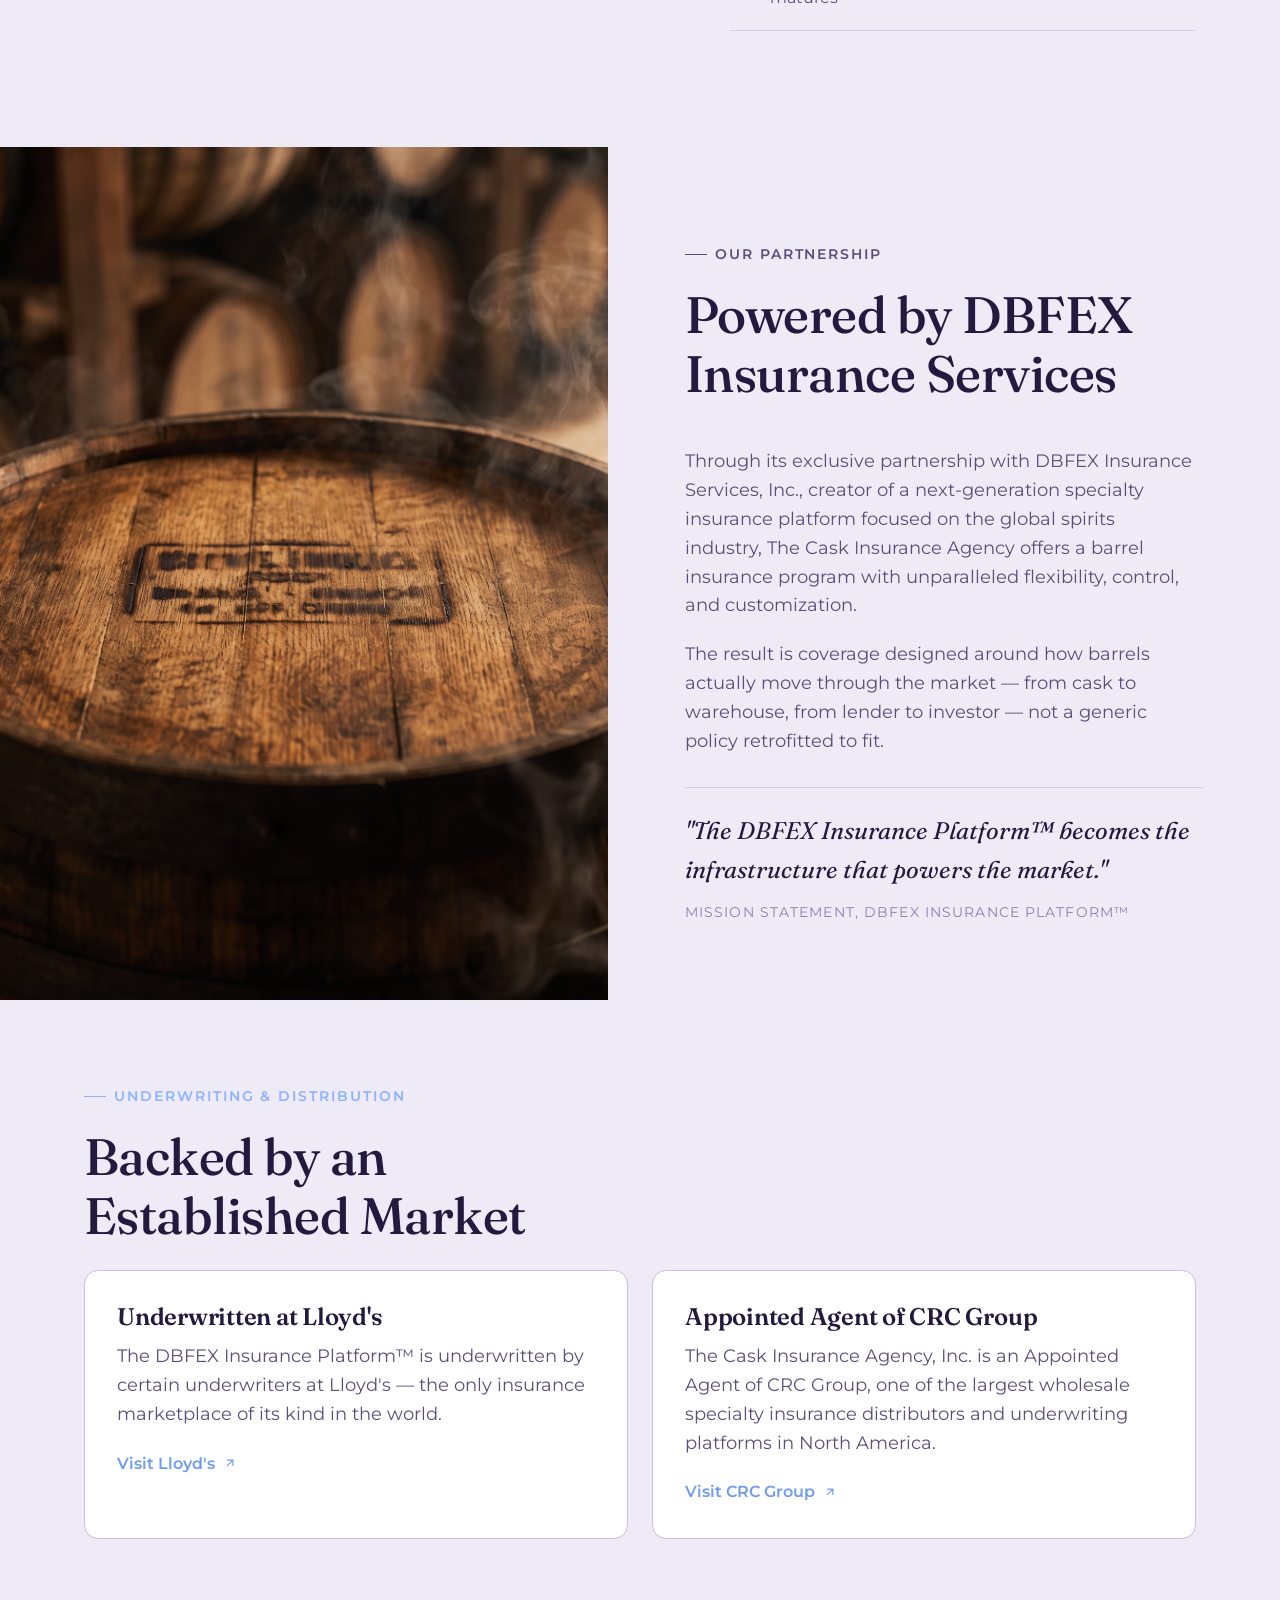
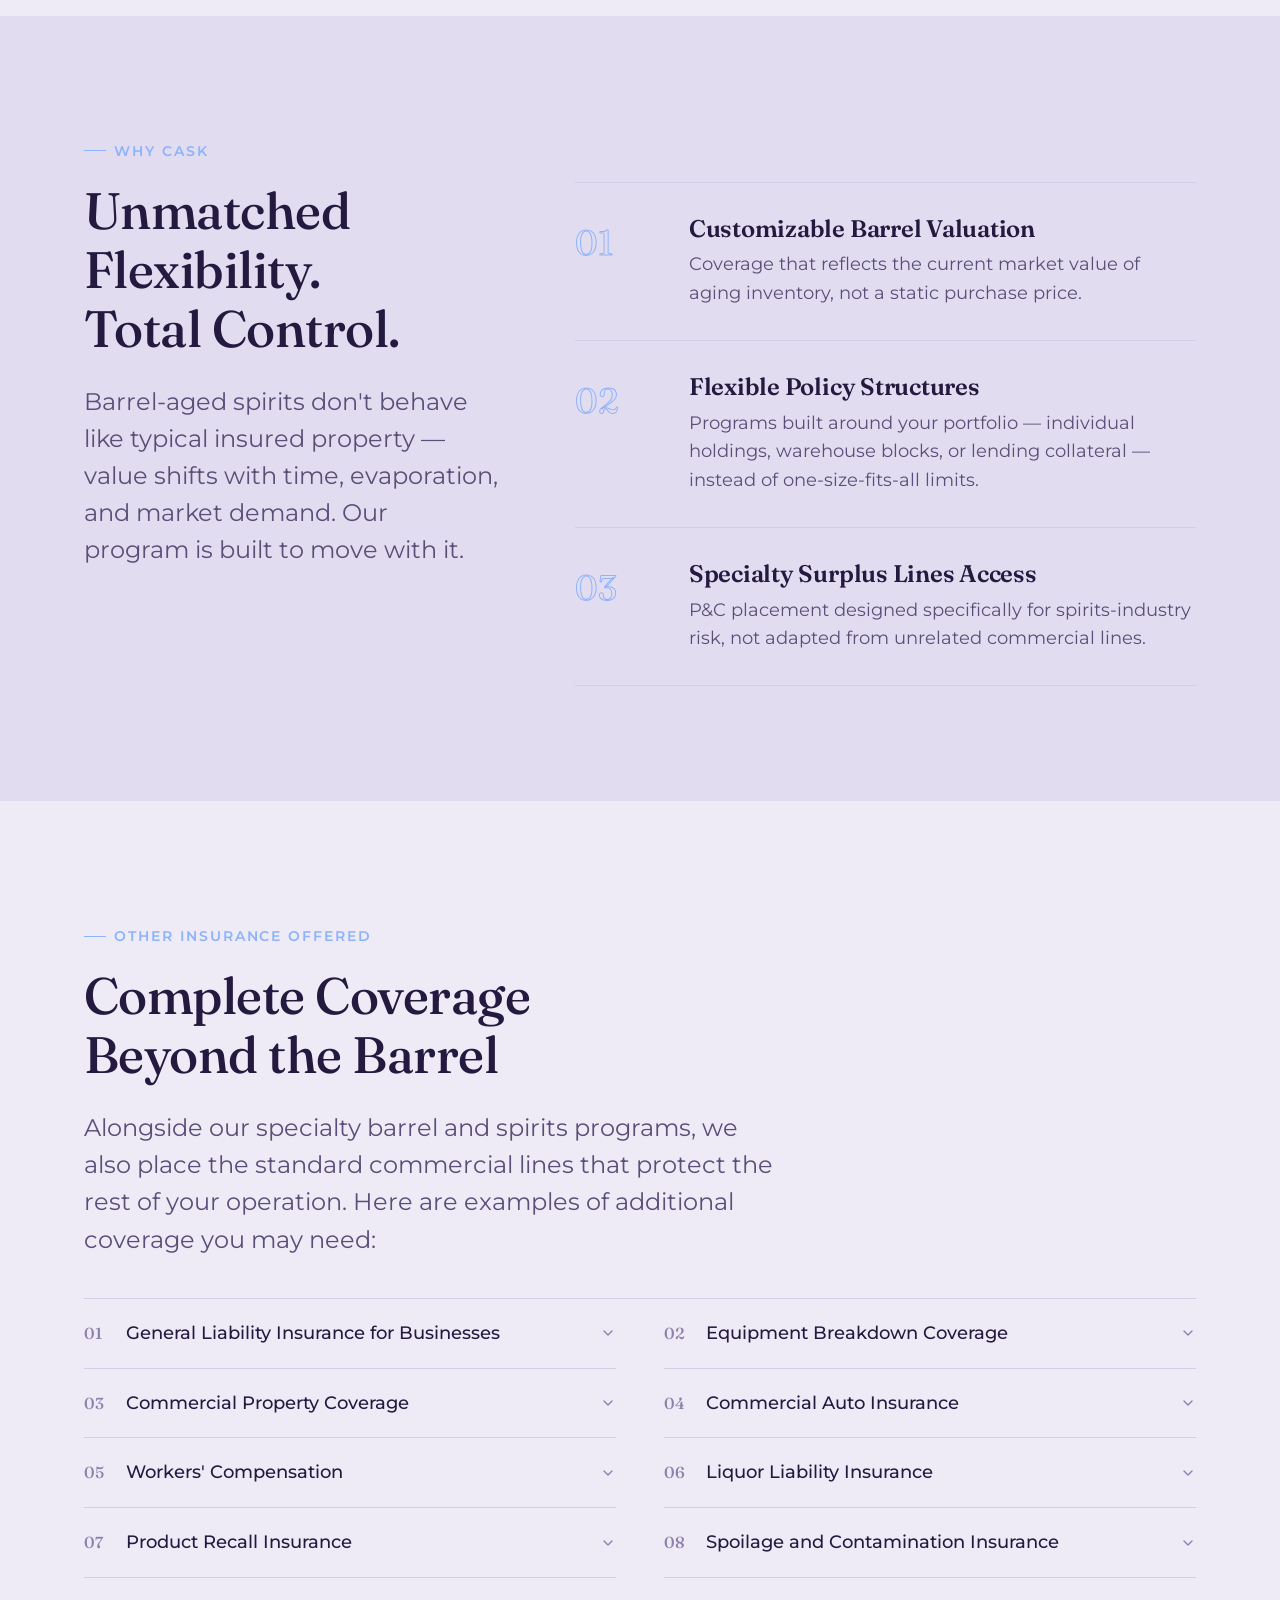
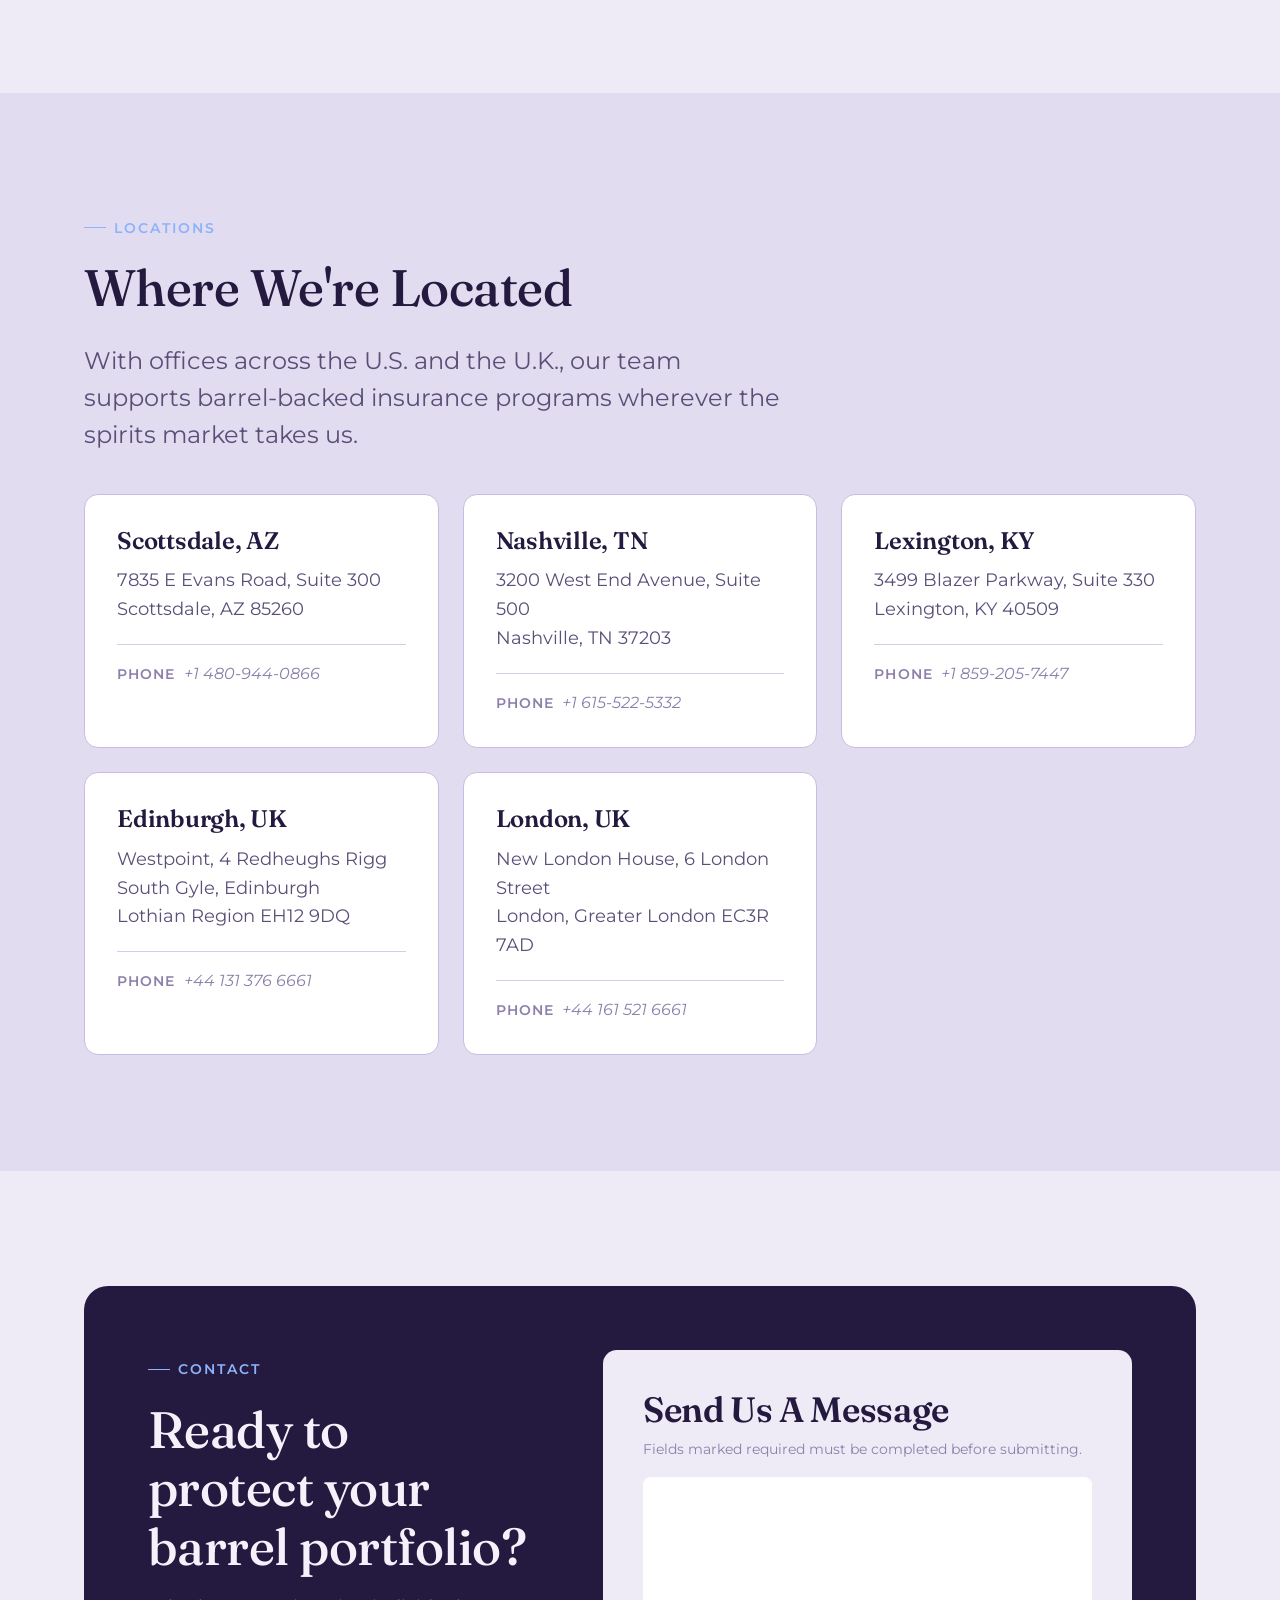
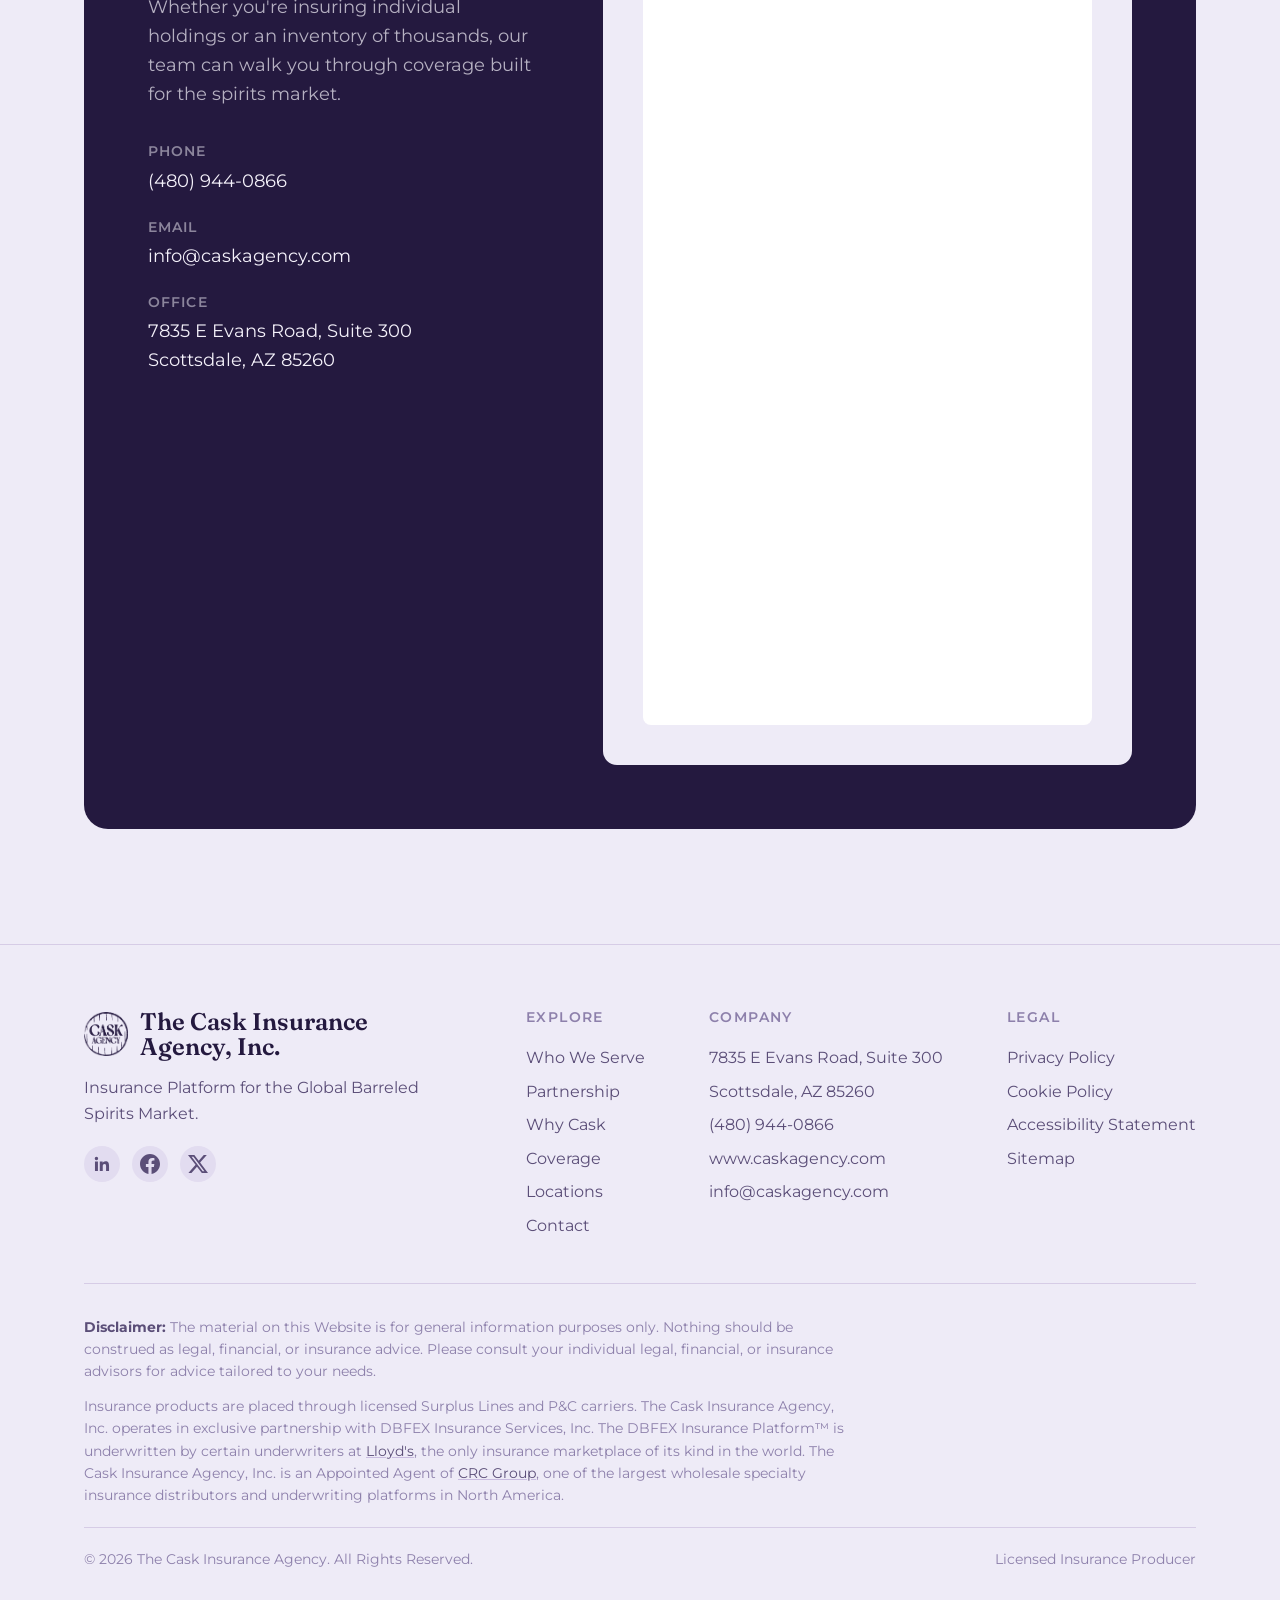
==== commit ccc7cd1c: "Update Locations: add phone numbers for all offices" ====
--- a/index.html
+++ b/index.html
@@ -275,7 +275,7 @@
             <address>7835 E Evans Road, Suite 300<br />Scottsdale, AZ 85260</address>
             <div class="locations__phone">
               <span class="locations__phone-label">Phone</span>
-              <span class="locations__phone-value" data-phone-placeholder>Coming soon</span>
+              <a class="locations__phone-value" href="tel:+14809440866">+1 480-944-0866</a>
             </div>
           </div>
           <div class="locations__card" role="listitem">
@@ -283,7 +283,7 @@
             <address>3200 West End Avenue, Suite 500<br />Nashville, TN 37203</address>
             <div class="locations__phone">
               <span class="locations__phone-label">Phone</span>
-              <span class="locations__phone-value" data-phone-placeholder>Coming soon</span>
+              <a class="locations__phone-value" href="tel:+16155225332">+1 615-522-5332</a>
             </div>
           </div>
           <div class="locations__card" role="listitem">
@@ -291,7 +291,7 @@
             <address>3499 Blazer Parkway, Suite 330<br />Lexington, KY 40509</address>
             <div class="locations__phone">
               <span class="locations__phone-label">Phone</span>
-              <span class="locations__phone-value" data-phone-placeholder>Coming soon</span>
+              <a class="locations__phone-value" href="tel:+18592057447">+1 859-205-7447</a>
             </div>
           </div>
           <div class="locations__card" role="listitem">
@@ -299,7 +299,7 @@
             <address>Westpoint, 4 Redheughs Rigg<br />South Gyle, Edinburgh<br />Lothian Region EH12 9DQ</address>
             <div class="locations__phone">
               <span class="locations__phone-label">Phone</span>
-              <span class="locations__phone-value" data-phone-placeholder>Coming soon</span>
+              <a class="locations__phone-value" href="tel:+441313766661">+44 131 376 6661</a>
             </div>
           </div>
           <div class="locations__card" role="listitem">
@@ -307,7 +307,7 @@
             <address>New London House, 6 London Street<br />London, Greater London EC3R 7AD</address>
             <div class="locations__phone">
               <span class="locations__phone-label">Phone</span>
-              <span class="locations__phone-value" data-phone-placeholder>Coming soon</span>
+              <a class="locations__phone-value" href="tel:+441615216661">+44 161 521 6661</a>
             </div>
           </div>
         </div>
